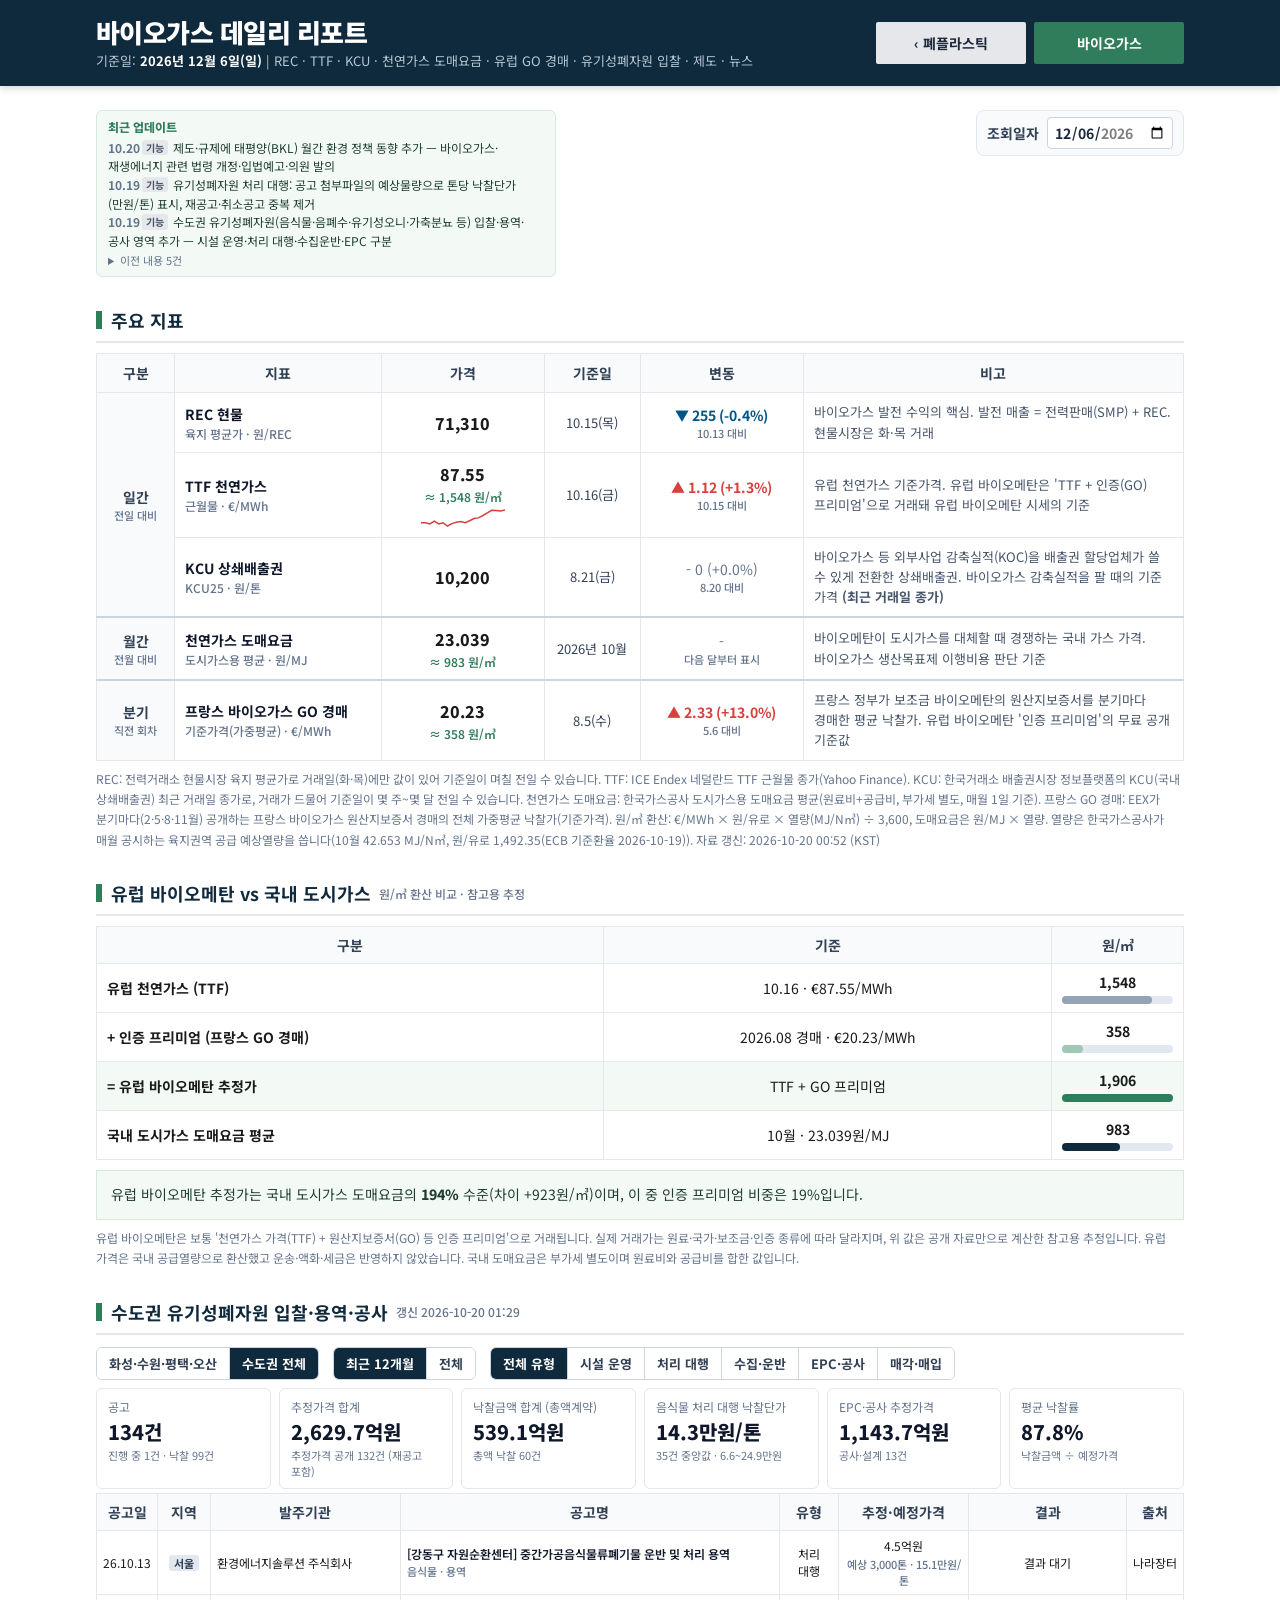
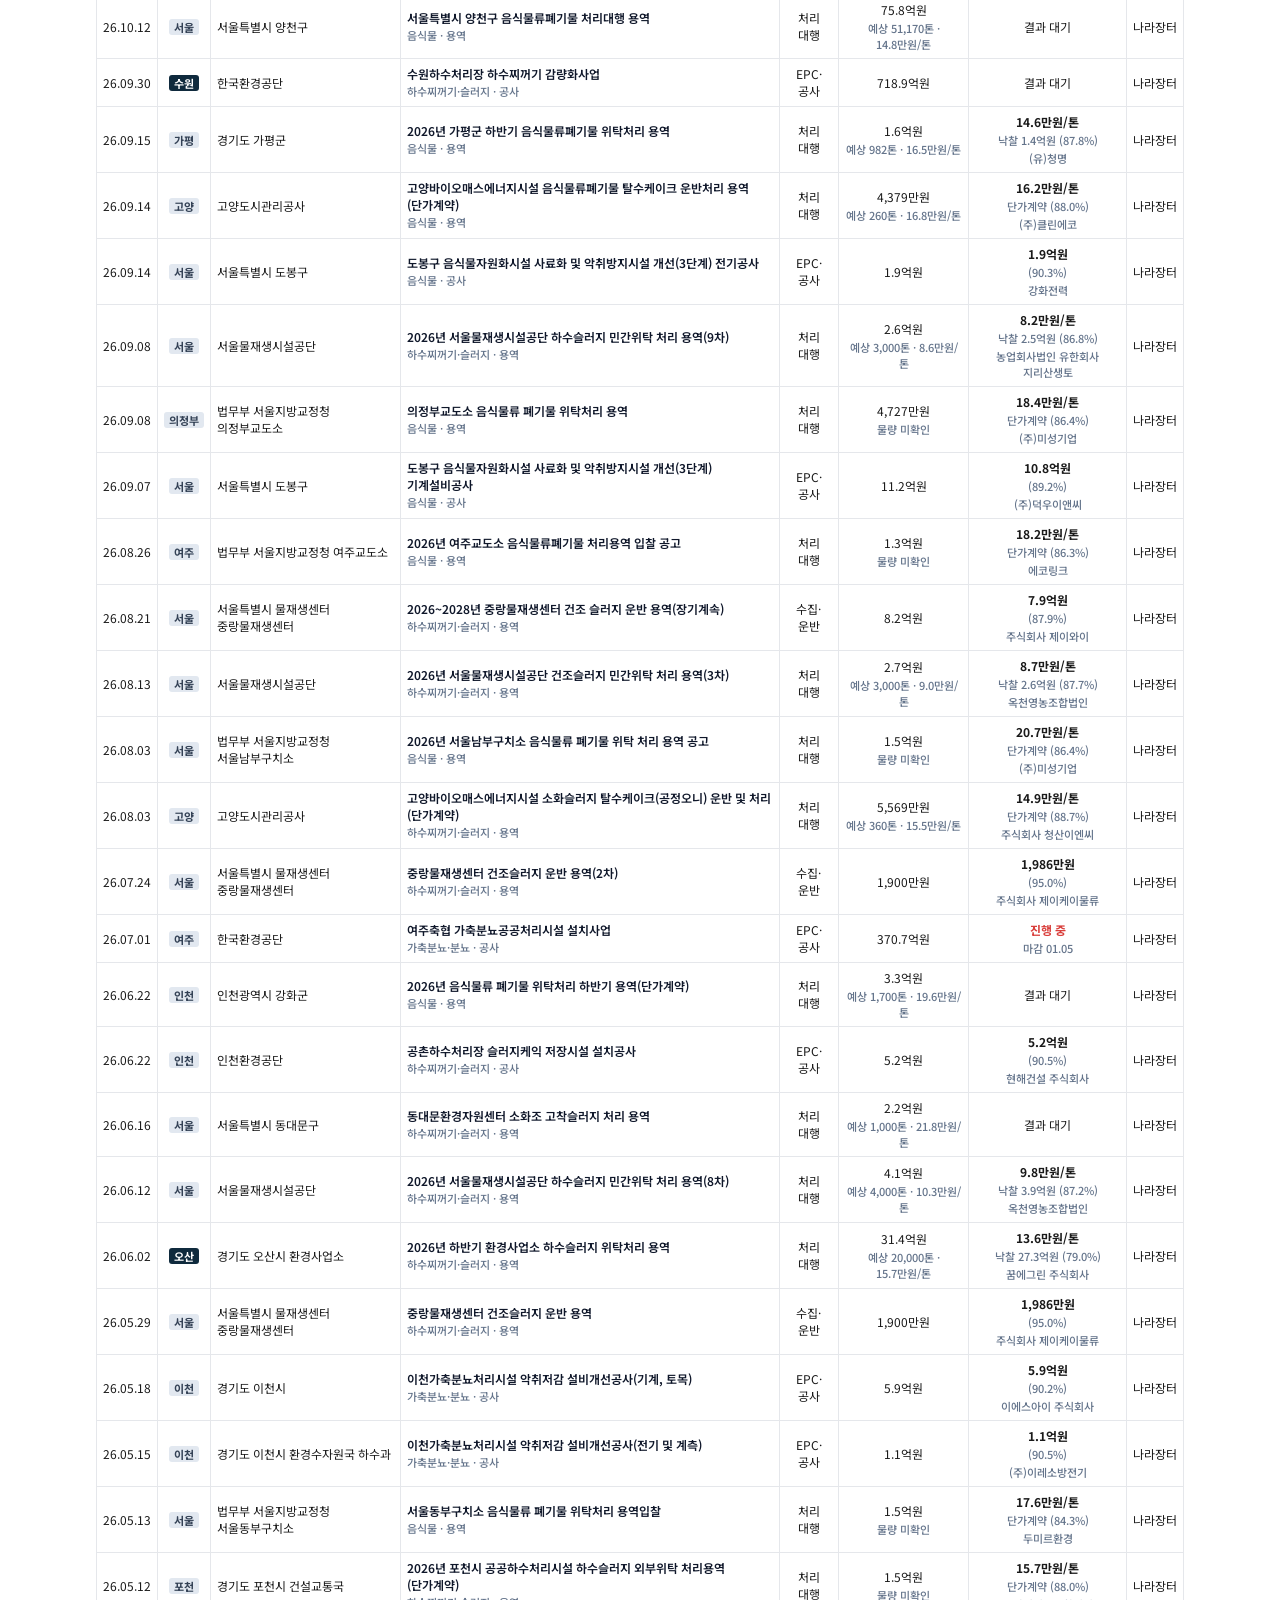
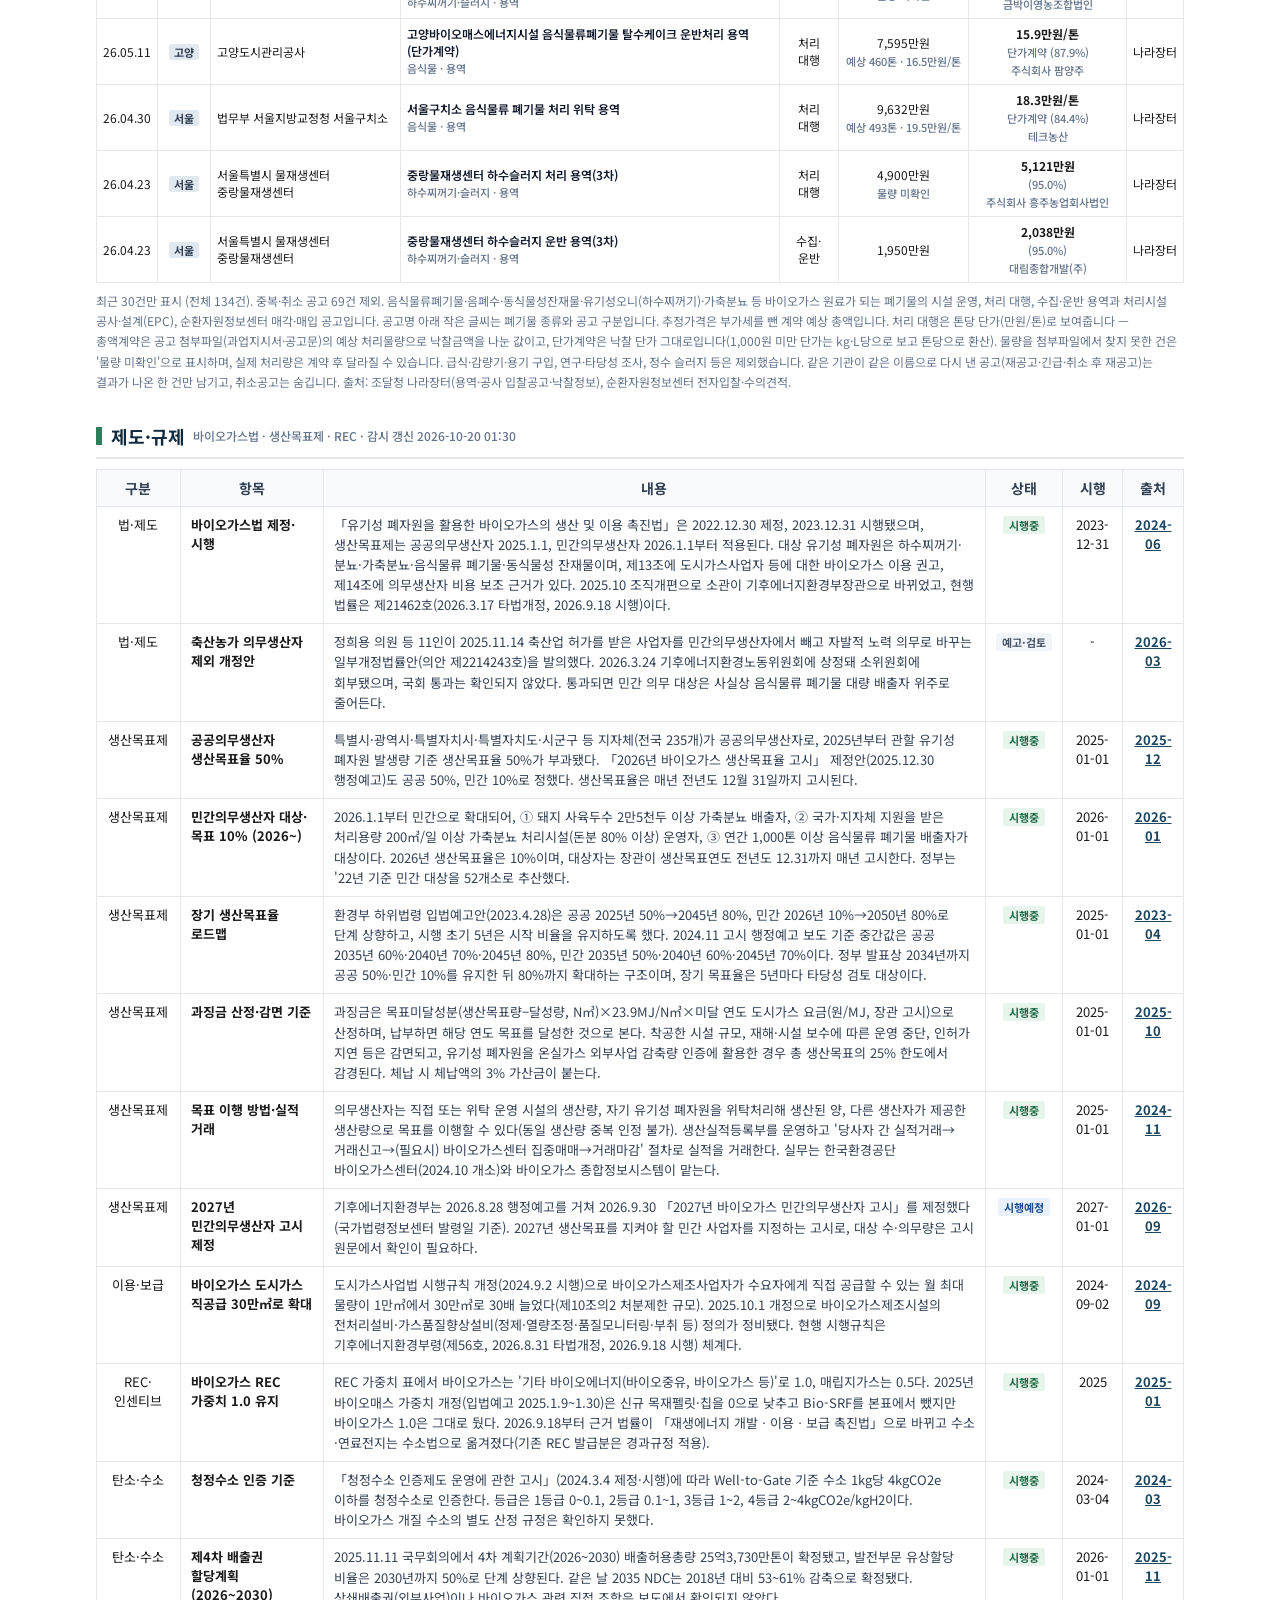
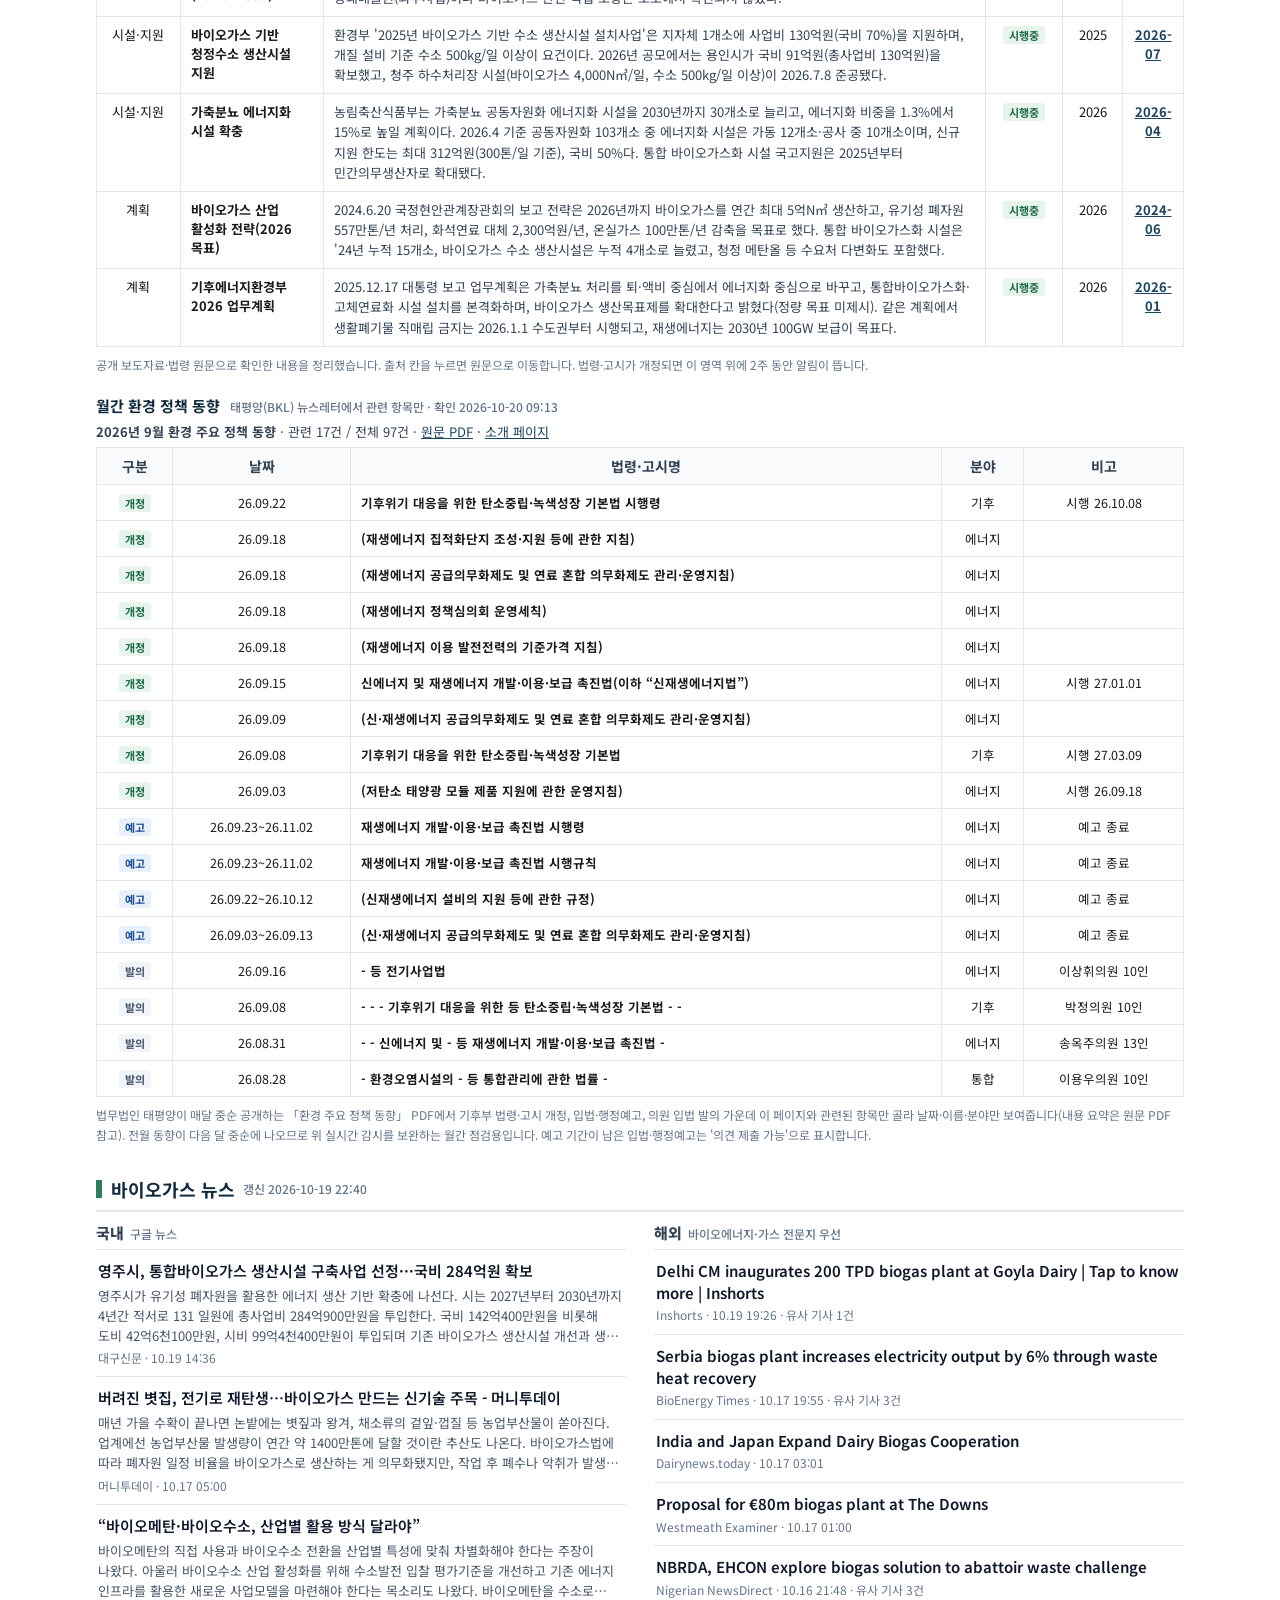
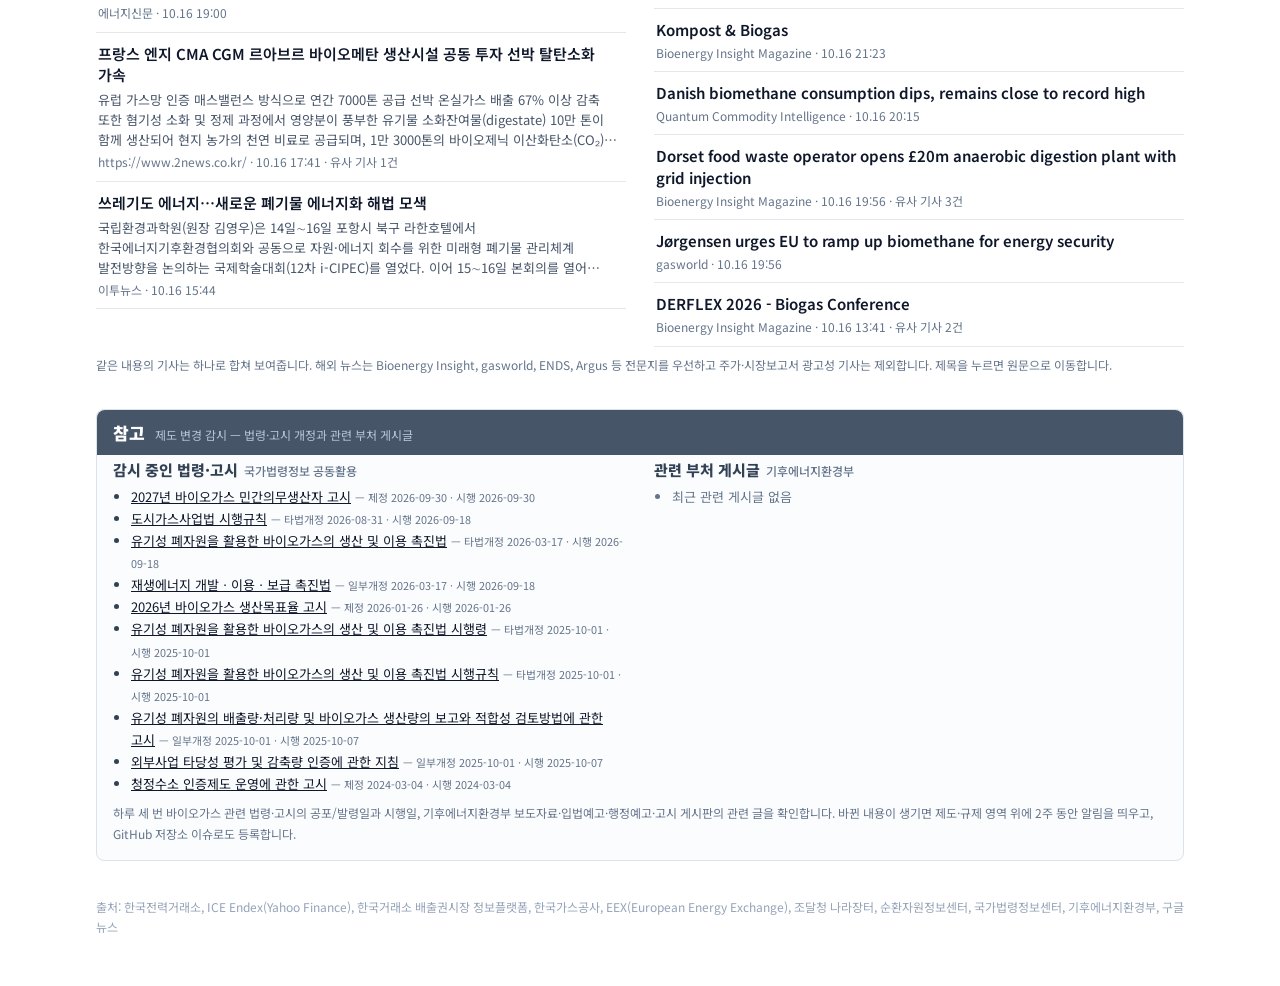
==== biogas.html @ 3246873d "태평양 월간 환경 정책 동향 수집·표시 (제도·규제 영역) Co-Authored-By: Claude Opus 5.5 <noreply@anthropic.com> Claude-Sess" ====
<!DOCTYPE html>
<html lang="ko">
<head>
<meta charset="UTF-8">
<meta name="viewport" content="width=device-width, initial-scale=1.0">
<title>바이오가스 데일리 리포트</title>
<link href="https://fonts.googleapis.com/css2?family=Noto+Sans+KR:wght@400;500;700;900&display=swap" rel="stylesheet">
<link rel="stylesheet" href="assets/board.css?v=20261020a">
</head>
<body>
<header class="site-header">
  <div class="in">
    <div>
      <h1>바이오가스 데일리 리포트</h1>
      <p class="sub">기준일: <b id="baseDate">-</b> | REC · TTF · KCU · 천연가스 도매요금 · 유럽 GO 경매 · 유기성폐자원 입찰 · 제도 · 뉴스</p>
    </div>
    <nav class="menu">
      <a href="plastic.html">‹ 폐플라스틱</a>
      <a href="biogas.html" class="on">바이오가스</a>
    </nav>
  </div>
</header>

<div class="wrap">
  <div class="pick-row">
    <div class="upd" id="updBox"></div>
    <div class="pick">
      <label for="viewDate">조회일자</label>
      <input type="date" id="viewDate">
      <button id="btnToday" type="button">오늘로 →</button>
    </div>
  </div>
  <div id="pastNote" class="pastnote"></div>

  <h2>주요 지표</h2>
  <table class="ind">
    <colgroup><col class="c-cyc"><col class="c-nm"><col class="c-v"><col class="c-d"><col class="c-chg"><col class="c-why"></colgroup>
    <thead><tr><th>구분</th><th>지표</th><th>가격</th><th>기준일</th><th>변동</th><th class="why">비고</th></tr></thead>
    <tbody id="indBody"><tr><td colspan="6" class="fl">불러오는 중...</td></tr></tbody>
  </table>
  <div class="note">
    REC: 전력거래소 현물시장 육지 평균가로 거래일(화·목)에만 값이 있어 기준일이 며칠 전일 수 있습니다.
    TTF: ICE Endex 네덜란드 TTF 근월물 종가(Yahoo Finance).
    KCU: 한국거래소 배출권시장 정보플랫폼의 KCU(국내 상쇄배출권) 최근 거래일 종가로, 거래가 드물어 기준일이 몇 주~몇 달 전일 수 있습니다.
    천연가스 도매요금: 한국가스공사 도시가스용 도매요금 평균(원료비+공급비, 부가세 별도, 매월 1일 기준).
    프랑스 GO 경매: EEX가 분기마다(2·5·8·11월) 공개하는 프랑스 바이오가스 원산지보증서 경매의 전체 가중평균 낙찰가(기준가격).
    원/㎥ 환산: €/MWh × 원/유로 × 열량(MJ/N㎥) ÷ 3,600, 도매요금은 원/MJ × 열량. 열량은 한국가스공사가 매월 공시하는 육지권역 공급 예상열량을 씁니다(<span id="convNote">-</span>).
    자료 갱신: <span id="indUpdated">-</span>
  </div>

  <h2>유럽 바이오메탄 vs 국내 도시가스 <small>원/㎥ 환산 비교 · 참고용 추정</small></h2>
  <div id="extra"></div>

  <h2>수도권 유기성폐자원 입찰·용역·공사 <small id="bioUpd"></small></h2>
  <div class="ctl">
    <div class="rp-seg" id="bioScope"><button type="button" data-v="focus">화성·수원·평택·오산</button><button type="button" data-v="cap" class="on">수도권 전체</button></div>
    <div class="rp-seg" id="bioPeriod"><button type="button" data-v="365" class="on">최근 12개월</button><button type="button" data-v="1100">전체</button></div>
    <div class="rp-seg" id="bioType"><button type="button" data-v="" class="on">전체 유형</button><button type="button" data-v="시설 운영">시설 운영</button><button type="button" data-v="처리 대행">처리 대행</button><button type="button" data-v="수집·운반">수집·운반</button><button type="button" data-v="EPC·공사">EPC·공사</button><button type="button" data-v="매각·매입">매각·매입</button></div>
  </div>
  <div class="kpis" id="bioKpi"></div>
  <table class="cmp bids">
    <thead><tr><th>공고일</th><th>지역</th><th class="h-m">발주기관</th><th>공고명</th><th class="h-m">유형</th><th>추정·예정가격</th><th>결과</th><th class="h-m">출처</th></tr></thead>
    <tbody id="bioBody"><tr><td colspan="8" class="fl">불러오는 중...</td></tr></tbody>
  </table>
  <div class="note"><span id="bioMore"></span>
    음식물류폐기물·음폐수·동식물성잔재물·유기성오니(하수찌꺼기)·가축분뇨 등 바이오가스 원료가 되는 폐기물의 시설 운영, 처리 대행, 수집·운반 용역과 처리시설 공사·설계(EPC), 순환자원정보센터 매각·매입 공고입니다.
    공고명 아래 작은 글씨는 폐기물 종류와 공고 구분입니다. 추정가격은 부가세를 뺀 계약 예상 총액입니다. 처리 대행은 톤당 단가(만원/톤)로 보여줍니다 — 총액계약은 공고 첨부파일(과업지시서·공고문)의 예상 처리물량으로 낙찰금액을 나눈 값이고, 단가계약은 낙찰 단가 그대로입니다(1,000원 미만 단가는 kg·L당으로 보고 톤당으로 환산). 물량을 첨부파일에서 찾지 못한 건은 '물량 미확인'으로 표시하며, 실제 처리량은 계약 후 달라질 수 있습니다.
    급식·감량기·용기 구입, 연구·타당성 조사, 정수 슬러지 등은 제외했습니다. 같은 기관이 같은 이름으로 다시 낸 공고(재공고·긴급·취소 후 재공고)는 결과가 나온 한 건만 남기고, 취소공고는 숨깁니다. 출처: 조달청 나라장터(용역·공사 입찰공고·낙찰정보), 순환자원정보센터 전자입찰·수의견적.</div>

  <h2>제도·규제 <small>바이오가스법 · 생산목표제 · REC · <span id="polUpd"></span></small></h2>
  <div id="polAlert"></div>
  <table class="cmp pol">
    <thead><tr><th class="h-m">구분</th><th>항목</th><th>내용</th><th>상태</th><th>시행</th><th class="h-m">출처</th></tr></thead>
    <tbody id="polBody"><tr><td colspan="6" class="fl">불러오는 중...</td></tr></tbody>
  </table>
  <div class="note">공개 보도자료·법령 원문으로 확인한 내용을 정리했습니다. 출처 칸을 누르면 원문으로 이동합니다. 법령·고시가 개정되면 이 영역 위에 2주 동안 알림이 뜹니다.</div>
  <h3 class="bkl-h">월간 환경 정책 동향 <span>태평양(BKL) 뉴스레터에서 관련 항목만 · <span id="bklUpd"></span></span></h3>
  <div id="polBkl"><p class="fl">불러오는 중...</p></div>
  <div class="note">법무법인 태평양이 매달 중순 공개하는 「환경 주요 정책 동향」 PDF에서 기후부 법령·고시 개정, 입법·행정예고, 의원 입법 발의 가운데 이 페이지와 관련된 항목만 골라 날짜·이름·분야만 보여줍니다(내용 요약은 원문 PDF 참고). 전월 동향이 다음 달 중순에 나오므로 위 실시간 감시를 보완하는 월간 점검용입니다. 예고 기간이 남은 입법·행정예고는 '의견 제출 가능'으로 표시합니다.</div>

  <h2>바이오가스 뉴스<small id="newsUpd"></small></h2>
  <div class="news2">
    <div><h3>국내<span>구글 뉴스</span></h3><ol class="news" id="newsKo"><li class="fl">불러오는 중...</li></ol></div>
    <div><h3>해외<span>바이오에너지·가스 전문지 우선</span></h3><ol class="news" id="newsEn"><li class="fl">불러오는 중...</li></ol></div>
  </div>
  <div class="note">같은 내용의 기사는 하나로 합쳐 보여줍니다. 해외 뉴스는 Bioenergy Insight, gasworld, ENDS, Argus 등 전문지를 우선하고 주가·시장보고서 광고성 기사는 제외합니다. 제목을 누르면 원문으로 이동합니다.</div>

  <section class="cat ref-cat">
    <div class="cat-head"><b>참고</b><span>제도 변경 감시 — 법령·고시 개정과 관련 부처 게시글</span></div>
  <div class="news2">
    <div><h3>감시 중인 법령·고시<span>국가법령정보 공동활용</span></h3><ul class="plain" id="polLaws"></ul></div>
    <div><h3>관련 부처 게시글<span>기후에너지환경부</span></h3><ul class="plain" id="polPosts"></ul></div>
  </div>
  <div class="note">하루 세 번 바이오가스 관련 법령·고시의 공포/발령일과 시행일, 기후에너지환경부 보도자료·입법예고·행정예고·고시 게시판의 관련 글을 확인합니다. 바뀐 내용이 생기면 제도·규제 영역 위에 2주 동안 알림을 띄우고, GitHub 저장소 이슈로도 등록합니다.</div>
  </section>

  <div class="foot">출처: 한국전력거래소, ICE Endex(Yahoo Finance), 한국거래소 배출권시장 정보플랫폼, 한국가스공사, EEX(European Energy Exchange), 조달청 나라장터, 순환자원정보센터, 국가법령정보센터, 기후에너지환경부, 구글 뉴스</div>
</div>

<script>
window.BOARD = {
  name: 'biogas',
  minKey: '20261007',
  cycNote: { '월간': '전월 대비', '일간': '전일 대비', '분기': '직전 회차' },
  rows: [
    { cyc: '일간', key: 'rec', label: 'REC 현물', dec: 0, why: '바이오가스 발전 수익의 핵심. 발전 매출 = 전력판매(SMP) + REC. 현물시장은 화·목 거래' },
    { cyc: '일간', key: 'ttf', label: 'TTF 천연가스', dec: 2, why: "유럽 천연가스 기준가격. 유럽 바이오메탄은 'TTF + 인증(GO) 프리미엄'으로 거래돼 유럽 바이오메탄 시세의 기준" },
    { cyc: '일간', key: 'kcu', label: 'KCU 상쇄배출권', dec: 0, why: '바이오가스 등 외부사업 감축실적(KOC)을 배출권 할당업체가 쓸 수 있게 전환한 상쇄배출권. 바이오가스 감축실적을 팔 때의 기준 가격' },
    { cyc: '월간', key: 'gas_whole', label: '천연가스 도매요금', dec: 3, why: '바이오메탄이 도시가스를 대체할 때 경쟁하는 국내 가스 가격. 바이오가스 생산목표제 이행비용 판단 기준' },
    { cyc: '분기', key: 'go_fr', label: '프랑스 바이오가스 GO 경매', dec: 2, why: "프랑스 정부가 보조금 바이오메탄의 원산지보증서를 분기마다 경매한 평균 낙찰가. 유럽 바이오메탄 '인증 프리미엄'의 무료 공개 기준값" }
  ],
  extra(items, fmt) {
    const t = items.ttf, g = items.go_fr, w = items.gas_whole, e = items.fx_eur;
    const cn = document.getElementById('convNote');
    if (cn) cn.textContent = [w && w.heat_mj ? `${w.date ? +w.date.slice(5, 7) + '월 ' : ''}${fmt(w.heat_mj, 3)} MJ/N㎥` : '', e ? `원/유로 ${fmt(e.value, 2)}(${e.src || ''} ${e.date || ''})` : ''].filter(Boolean).join(', ') || '-';
    if (!t || !g || t.krw_m3 == null || g.krw_m3 == null) return '<div class="note">TTF·GO 경매 가격 또는 환산 기준(원/유로, 열량)이 없어 비교하지 않았습니다.</div>';
    const bio = t.krw_m3 + g.krw_m3, dom = w && w.krw_m3;
    const mx = Math.max(bio, dom || 0);
    const bar = (v, c) => `<div class="bar"><i style="width:${(v / mx * 100).toFixed(0)}%;background:${c}"></i></div>`;
    const md = d => d ? `${+d.slice(5, 7)}.${+d.slice(8, 10)}` : '-';
    const rows = [
      ['유럽 천연가스 (TTF)', `${md(t.date)} · €${fmt(t.value, 2)}/MWh`, t.krw_m3, '#94a3b8'],
      ['+ 인증 프리미엄 (프랑스 GO 경매)', `${g.date ? g.date.slice(0, 7).replace('-', '.') : '-'} 경매 · €${fmt(g.value, 2)}/MWh`, g.krw_m3, '#9fc9b4'],
      ['= 유럽 바이오메탄 추정가', 'TTF + GO 프리미엄', bio, '#2f7d5b'],
      ['국내 도시가스 도매요금 평균', w ? `${w.date ? +w.date.slice(5, 7) + '월' : ''} · ${fmt(w.value, 3)}원/MJ` : '-', dom, '#0f2a3d']
    ];
    const body = rows.map(([a, b, v, c], i) => `<tr${i === 2 ? ' style="background:#f3faf6"' : ''}><td class="l">${a}</td><td>${b}</td>
      <td><b>${v == null ? '-' : fmt(v, 0)}</b>${v == null ? '' : bar(v, c)}</td></tr>`).join('');
    const cmp = dom ? `유럽 바이오메탄 추정가는 국내 도시가스 도매요금의 <b>${(bio / dom * 100).toFixed(0)}%</b> 수준(차이 ${bio >= dom ? '+' : '−'}${fmt(Math.abs(bio - dom), 0)}원/㎥)이며, 이 중 인증 프리미엄 비중은 ${(g.krw_m3 / bio * 100).toFixed(0)}%입니다.` : '';
    return `<table class="cmp"><thead><tr><th>구분</th><th>기준</th><th>원/㎥</th></tr></thead><tbody>${body}</tbody></table>
      <div class="calc">${cmp}</div>
      <div class="note">유럽 바이오메탄은 보통 '천연가스 가격(TTF) + 원산지보증서(GO) 등 인증 프리미엄'으로 거래됩니다. 실제 거래가는 원료·국가·보조금·인증 종류에 따라 달라지며, 위 값은 공개 자료만으로 계산한 참고용 추정입니다. 유럽 가격은 국내 공급열량으로 환산했고 운송·액화·세금은 반영하지 않았습니다. 국내 도매요금은 부가세 별도이며 원료비와 공급비를 합한 값입니다.</div>`;
  }
};
</script>
<script src="assets/board.js?v=20261019a"></script>
<script src="assets/biogas_extra.js?v=20261019b"></script>
<script src="assets/policy.js?v=20261020a" data-page="biogas" data-bkl="data/bkl_policy.json" data-facts="data/policy_facts_biogas.json" data-state="data/policy_biogas.json" data-order="법·제도,생산목표제,이용·보급,REC·인센티브,탄소·수소,시설·지원,계획"></script>
</body>
</html>
---- assets/board.css ----
:root { --navy:#0f2a3d; --navy2:#1c4560; --accent:#2f7d5b; --line:#e5e7eb; --mute:#64748b; --gray:#94a3b8; --bg2:#f8fafc; }
* { box-sizing:border-box; }
html, body { background:#fff; }
body { margin:0; font-family:'Noto Sans KR','Malgun Gothic','Apple SD Gothic Neo',sans-serif; color:#1a1a1a; word-break:keep-all; }
.wrap { max-width:1120px; margin:0 auto; padding:24px 16px 48px; }

.site-header { position:sticky; top:0; z-index:100; background:var(--navy); color:#fff; box-shadow:0 2px 8px rgba(0,0,0,.18); }
.site-header .in { max-width:1120px; margin:0 auto; padding:16px; display:flex; align-items:center; justify-content:space-between; gap:16px; flex-wrap:wrap; }
.site-header h1 { margin:0; font-size:26px; font-weight:900; letter-spacing:-.02em; line-height:1.2; }
.site-header .sub { margin:4px 0 0; font-size:13px; color:#b6c7d4; }
.site-header .sub b { color:#fff; }
.menu { display:flex; gap:8px; flex-wrap:wrap; }
.menu a { display:inline-flex; align-items:center; justify-content:center; gap:6px; min-width:150px; height:42px; padding:0 16px; border-radius:2px;
  background:#e5e7eb; color:#1e293b; font-size:14px; font-weight:700; text-decoration:none; }
.menu a:hover { background:#f1f5f9; }
.menu a.on { background:var(--accent); color:#fff; pointer-events:none; }

.pick-row { display:flex; justify-content:space-between; align-items:flex-start; gap:12px; flex-wrap:wrap; }
.upd { flex:0 1 460px; border:1px solid #d6e9df; background:#f3faf6; border-radius:6px; padding:7px 11px; font-size:12px; color:#1f3d30; line-height:1.55; }
.upd b { display:block; font-size:12px; font-weight:800; color:var(--accent); margin-bottom:2px; }
.upd ul { margin:0; padding:0; list-style:none; }
.upd li span { display:inline-block; min-width:34px; color:var(--mute); font-weight:700; }
.upd li i { display:inline-block; font-style:normal; font-size:10px; font-weight:700; padding:0 4px; margin-right:5px; border-radius:3px; vertical-align:1px; }
.upd li i.k-d { background:#dbeafe; color:#1e40af; }
.upd li i.k-f { background:#e5e7eb; color:#475569; }
.upd details summary { cursor:pointer; color:var(--mute); font-size:11px; margin-top:2px; }
.pick { margin-left:auto; }
.pick { display:flex; align-items:center; gap:8px; background:var(--bg2); border:1px solid #e2e8f0; border-radius:8px; padding:6px 10px; }
.pick label { font-size:14px; font-weight:700; color:#334155; }
.pick input { font:inherit; font-size:14px; font-weight:700; color:#1e293b; border:1px solid #cbd5e1; border-radius:4px; padding:4px 6px; background:#fff; }
.pick button { background:var(--navy); color:#fff; border:0; border-radius:4px; padding:7px 12px; font:inherit; font-size:12px; font-weight:700; cursor:pointer; }
.pick button:hover { background:var(--navy2); }
.pastnote { margin-top:10px; padding:8px 12px; background:#fffbeb; border:1px solid #fde68a; color:#92400e; font-size:13px; font-weight:700; display:none; }

h2 { display:flex; align-items:center; font-size:18px; font-weight:700; color:var(--navy); margin:30px 0 10px; padding-bottom:8px; border-bottom:2px solid var(--line); }
h2::before { content:''; flex:none; width:6px; height:18px; margin-right:9px; background:var(--accent); }
h2 small { font-size:12px; font-weight:500; color:var(--mute); margin-left:8px; }

table.ind { width:100%; border-collapse:collapse; table-layout:fixed; }
table.ind th, table.ind td { border:1px solid var(--line); padding:9px 10px; font-size:14px; text-align:center; vertical-align:middle; }
table.ind th { background:var(--bg2); color:#334155; font-weight:700; }
table.ind col.c-cyc { width:78px; } table.ind col.c-nm { width:19%; } table.ind col.c-v { width:15%; }
table.ind col.c-d { width:96px; } table.ind col.c-chg { width:15%; }
table.ind td.cyc { background:var(--bg2); font-weight:700; color:#334155; }
table.ind td.cyc span { display:block; font-size:11px; font-weight:500; color:var(--mute); }
table.ind td.nm { text-align:left; font-weight:700; color:#0f172a; }
table.ind td.nm small { display:block; font-weight:500; color:var(--mute); font-size:12px; margin-top:1px; }
table.ind td.nm small a { color:inherit; text-decoration:underline; text-decoration-color:#cbd5e1; }
table.ind td.v { font-weight:800; font-size:16px; white-space:nowrap; }
table.ind td.v .krw { display:block; font-size:12px; font-weight:600; color:var(--accent); margin-top:2px; }
table.ind td.v svg { display:block; margin:3px auto 0; }
table.ind td.d { font-size:13px; color:#334155; }
table.ind td.d small { display:block; font-size:11px; color:var(--mute); }
table.ind td.why { text-align:left; font-size:13px; color:#475569; line-height:1.55; }
table.ind tr.sep td { border-top:2px solid #cbd5e1; }
.note-m { display:none; }
.up { color:#d93f3c; font-weight:700; } .dn { color:#005587; font-weight:700; } .fl { color:var(--mute); }
table.ind td.chg small { display:block; font-size:11px; color:var(--mute); font-weight:500; }

.calc { margin-top:10px; padding:12px 14px; border:1px solid #d6e9df; background:#f3faf6; font-size:14px; line-height:1.7; color:#1f3d30; }
.calc b { font-weight:800; }
table.cmp { width:100%; border-collapse:collapse; margin-top:4px; }
table.cmp th, table.cmp td { border:1px solid var(--line); padding:8px 10px; font-size:14px; text-align:center; }
table.cmp th { background:var(--bg2); color:#334155; }
table.cmp td.l { text-align:left; font-weight:700; }
table.cmp small { display:block; font-size:11px; font-weight:500; color:var(--mute); margin-top:2px; }
table.cmp td.l2 { text-align:left; font-size:13px; color:#475569; line-height:1.55; }
table.cmp a { color:var(--navy2); font-weight:700; }
table.cmp.ref { table-layout:fixed; }
.bar { position:relative; height:8px; background:#e2e8f0; border-radius:4px; margin-top:4px; }
.bar i { position:absolute; left:0; top:0; bottom:0; background:var(--accent); border-radius:4px; }

.news2 { display:grid; grid-template-columns:1fr 1fr; gap:28px; }
.news2 h3 { margin:0 0 6px; font-size:15px; font-weight:800; color:#334155; }
.news2 h3 span { font-size:12px; font-weight:500; color:var(--mute); margin-left:6px; }
ol.news { list-style:none; margin:0; padding:0; border-top:1px solid var(--line); }
ol.news li { padding:10px 2px; border-bottom:1px solid var(--line); font-size:15px; line-height:1.45; }
ol.news a { color:#0f172a; font-weight:600; text-decoration:none; }
ol.news a:hover { text-decoration:underline; color:var(--navy2); }
ol.news .meta { display:block; margin-top:3px; font-size:12px; color:var(--mute); }
ol.news .sum { display:block; margin-top:4px; font-size:13px; font-weight:400; color:#475569; line-height:1.55;
  display:-webkit-box; -webkit-line-clamp:3; -webkit-box-orient:vertical; overflow:hidden; }
table.ind td.chg small.yoy { margin-top:2px; }

/* rPET 기사 가격 차트 */
.rp-bar { display:flex; flex-wrap:wrap; align-items:center; gap:6px 14px; margin:2px 0 8px; }
.rp-seg { display:inline-flex; border:1px solid #cbd5e1; border-radius:6px; overflow:hidden; }
.rp-seg button { border:0; background:#fff; color:#334155; font:inherit; font-size:13px; font-weight:700; padding:6px 12px; cursor:pointer; }
.rp-seg button + button { border-left:1px solid #cbd5e1; }
.rp-seg button.on { background:var(--navy); color:#fff; }
.rp-legend { display:flex; flex-wrap:wrap; gap:4px 14px; font-size:12px; color:#334155; }
.rp-legend span { display:inline-flex; align-items:center; gap:5px; }
.rp-legend i { display:inline-block; width:14px; height:2px; border-radius:1px; }
.rp-legend b { display:inline-block; width:8px; height:8px; border-radius:50%; box-sizing:border-box; }
.rp-chart { position:relative; }
.rp-chart svg { display:block; width:100%; height:auto; overflow:visible; }
.rp-chart text { font-family:inherit; }
.rp-tip { position:absolute; pointer-events:none; z-index:5; background:#fff; border:1px solid #cbd5e1; border-radius:6px; box-shadow:0 4px 14px rgba(15,42,61,.14);
  padding:8px 10px; font-size:12px; color:#475569; line-height:1.5; max-width:290px; display:none; }
.rp-tip strong { display:block; font-size:15px; color:#0f172a; }
.rp-tip .k { display:inline-block; width:12px; height:2px; vertical-align:middle; margin-right:5px; }
.rp-tip q { display:block; margin-top:4px; color:#64748b; font-style:italic; quotes:none; }
.rp-sub { font-size:14px; font-weight:800; color:#334155; margin:18px 0 4px; }
table.rp { table-layout:fixed; margin-top:10px; }
table.rp td { font-size:13px; }
table.rp td.q { text-align:left; color:#475569; font-size:12px; line-height:1.5; }
table.rp td.q a { color:var(--navy2); font-weight:700; }
.tag-auto { display:inline-block; margin-left:4px; padding:0 5px; border:1px solid #cbd5e1; border-radius:3px; font-size:10px; color:#64748b; font-weight:600; }
/* 분석·입찰·제도 */
table.ana th, table.ana td { font-size:13px; }
table.ana td.nm { text-align:left; font-weight:700; }
.rng { position:relative; height:6px; background:#e2e8f0; border-radius:3px; margin:4px 2px 2px; }
.rng i { position:absolute; top:-3px; width:4px; height:12px; margin-left:-2px; border-radius:2px; background:var(--navy); }
.rng-l { display:flex; justify-content:space-between; font-size:11px; color:var(--mute); }
.ctl { display:flex; flex-wrap:wrap; align-items:center; gap:8px 14px; margin:12px 0 6px; font-size:13px; color:#334155; }
.ctl select { font:inherit; font-size:13px; padding:4px 6px; border:1px solid #cbd5e1; border-radius:4px; }
.kpis { display:grid; grid-template-columns:repeat(auto-fit, minmax(150px, 1fr)); gap:8px; margin:8px 0 4px; }
.kpi { border:1px solid var(--line); border-radius:6px; padding:9px 11px; background:#fff; }
.kpi span { display:block; font-size:12px; color:var(--mute); }
.kpi b { display:block; font-size:20px; font-weight:800; color:#0f172a; margin-top:2px; }
.kpi small { display:block; font-size:11px; color:var(--mute); margin-top:1px; }
table.bids td { font-size:12px; padding:6px 6px; }
table.bids td.t { text-align:left; }
table.bids td.t a { color:#0f172a; font-weight:600; text-decoration:none; }
table.bids td.t a:hover { text-decoration:underline; }
.reg { display:inline-block; padding:0 5px; border-radius:3px; font-size:11px; font-weight:700; background:#e2e8f0; color:#334155; }
.reg.f { background:var(--navy); color:#fff; }
.badge { display:inline-block; padding:1px 6px; border-radius:3px; font-size:11px; font-weight:700; white-space:nowrap; }
.badge.on { background:#e6f4ec; color:#1f6b47; } .badge.soon { background:#e7f0fb; color:#1d4f91; } .badge.plan { background:#f1f5f9; color:#475569; }
.alert { border:1px solid #f5c2c0; background:#fdf2f2; color:#8a1f1d; border-radius:6px; padding:9px 12px; font-size:13px; margin:6px 0 10px; }
.alert b { display:block; margin-bottom:3px; }
.alert a { color:#8a1f1d; }
table.pol td { font-size:13px; vertical-align:top; }
table.pol td.l { text-align:left; } table.pol td.d { text-align:left; color:#334155; line-height:1.55; }
table.pol td a { color:var(--navy2); }
.bkl-h { font-size:15px; margin:20px 0 4px; color:var(--navy, #0f2a44); } .bkl-h > span { font-size:12px; font-weight:500; color:var(--mute); margin-left:6px; }
.bkl-iss { font-size:13px; margin:6px 0; color:#334155; } .bkl-iss a { color:var(--navy2); }
table.pol.bkl td { font-size:12.5px; } table.pol.bkl td:nth-child(2) { white-space:nowrap; }
.bkl-old { margin:8px 0; font-size:13px; } .bkl-old summary { cursor:pointer; color:var(--navy2); }
ul.plain { margin:4px 0 0; padding-left:18px; font-size:13px; line-height:1.7; color:#334155; }
ul.plain a { color:#0f172a; } ul.plain small { color:var(--mute); }
/* 카테고리 묶음 (해외·참고) */
.cat { margin-top:34px; border:1px solid #dbe3ea; border-radius:8px; padding:4px 16px 16px; background:#fbfcfd; }
.cat-head { display:flex; align-items:baseline; flex-wrap:wrap; gap:4px 10px; margin:-4px -16px 4px; padding:10px 16px; background:var(--navy); border-radius:8px 8px 0 0; color:#fff; }
.cat-head b { font-size:17px; font-weight:900; letter-spacing:-.01em; }
.cat-head span { font-size:12px; color:#b6c7d4; }
.cat.ref-cat .cat-head { background:#475569; }
h2.sub { font-size:16px; margin-top:22px; }
h2.sub::before { background:var(--navy2); }
td.nm small.why-s, .ana svg.spk { display:block; margin:3px auto 0; }
.why-s { display:block; font-size:11px; font-weight:500; color:var(--mute); line-height:1.45; margin-top:2px; max-width:300px; }
.note { margin-top:8px; font-size:12px; color:#64748b; line-height:1.7; }
.foot { margin-top:36px; font-size:12px; color:var(--gray); line-height:1.7; }

@media (max-width:760px) {
  .site-header { position:static; }
  .site-header .in { padding:12px 14px; gap:10px; }
  .site-header h1 { font-size:21px; }
  .menu { width:100%; } .menu a { flex:1; min-width:0; height:38px; font-size:13px; }
  table.ind col.c-why, table.ind th.why, table.ind td.why { display:none; }
  table.ind col.c-cyc { width:48px; } table.ind col.c-d { width:58px; } table.ind col.c-nm { width:38%; } table.ind col.c-v, table.ind col.c-chg { width:auto; }
  table.ind td.cyc span { font-size:9px; line-height:1.3; }
  table.ind td.d { font-size:11px; }
  table.ind td.v svg { width:64px; }
  table.ind th, table.ind td { padding:7px 5px; font-size:12px; }
  table.ind td.v { font-size:14px; white-space:normal; }
  .note-m { display:block; font-size:11px; font-weight:500; color:#64748b; margin-top:4px; line-height:1.45; }
  .news2 { grid-template-columns:1fr; gap:18px; }
  .cat { padding:2px 10px 12px; } .cat-head { margin:-2px -10px 4px; padding:9px 10px; }
  .why-s { max-width:none; }
  .upd { flex-basis:100%; } .pick { margin-left:0; }
  table.ana col.c-s3, table.ana th.s3, table.ana td.s3 { display:none; }
  table.bids th.h-m, table.bids td.h-m { display:none; }
  table.bids th, table.bids td { padding:6px 3px; font-size:11px; }
  table.bids td b { font-size:12px; } table.bids td.t, table.bids td small { overflow-wrap:anywhere; } table.bids td:first-child { white-space:nowrap; }
  table.pol th, table.pol td { padding:6px 4px; font-size:11.5px; } table.pol td { overflow-wrap:anywhere; }
  table.ana th, table.ana td { padding:6px 3px; font-size:11px; }
  table.pol th.h-m, table.pol td.h-m { display:none; }
  table.rp col.c-q, table.rp th.q, table.rp td.q { display:none; }
  table.rp { table-layout:auto; } table.rp col { width:auto !important; }
  table.rp th, table.rp td { padding:6px 4px; font-size:11px; }
  table.cmp.ref, table.cmp.ref tbody, table.cmp.ref tr, table.cmp.ref td { display:block; width:auto; }
  table.cmp.ref thead, table.cmp.ref colgroup { display:none; }
  table.cmp.ref tr { border:1px solid var(--line); margin-bottom:8px; }
  table.cmp.ref td { border:0; text-align:left; padding:5px 10px; font-size:13px; }
  ol.news li { font-size:14px; }
}
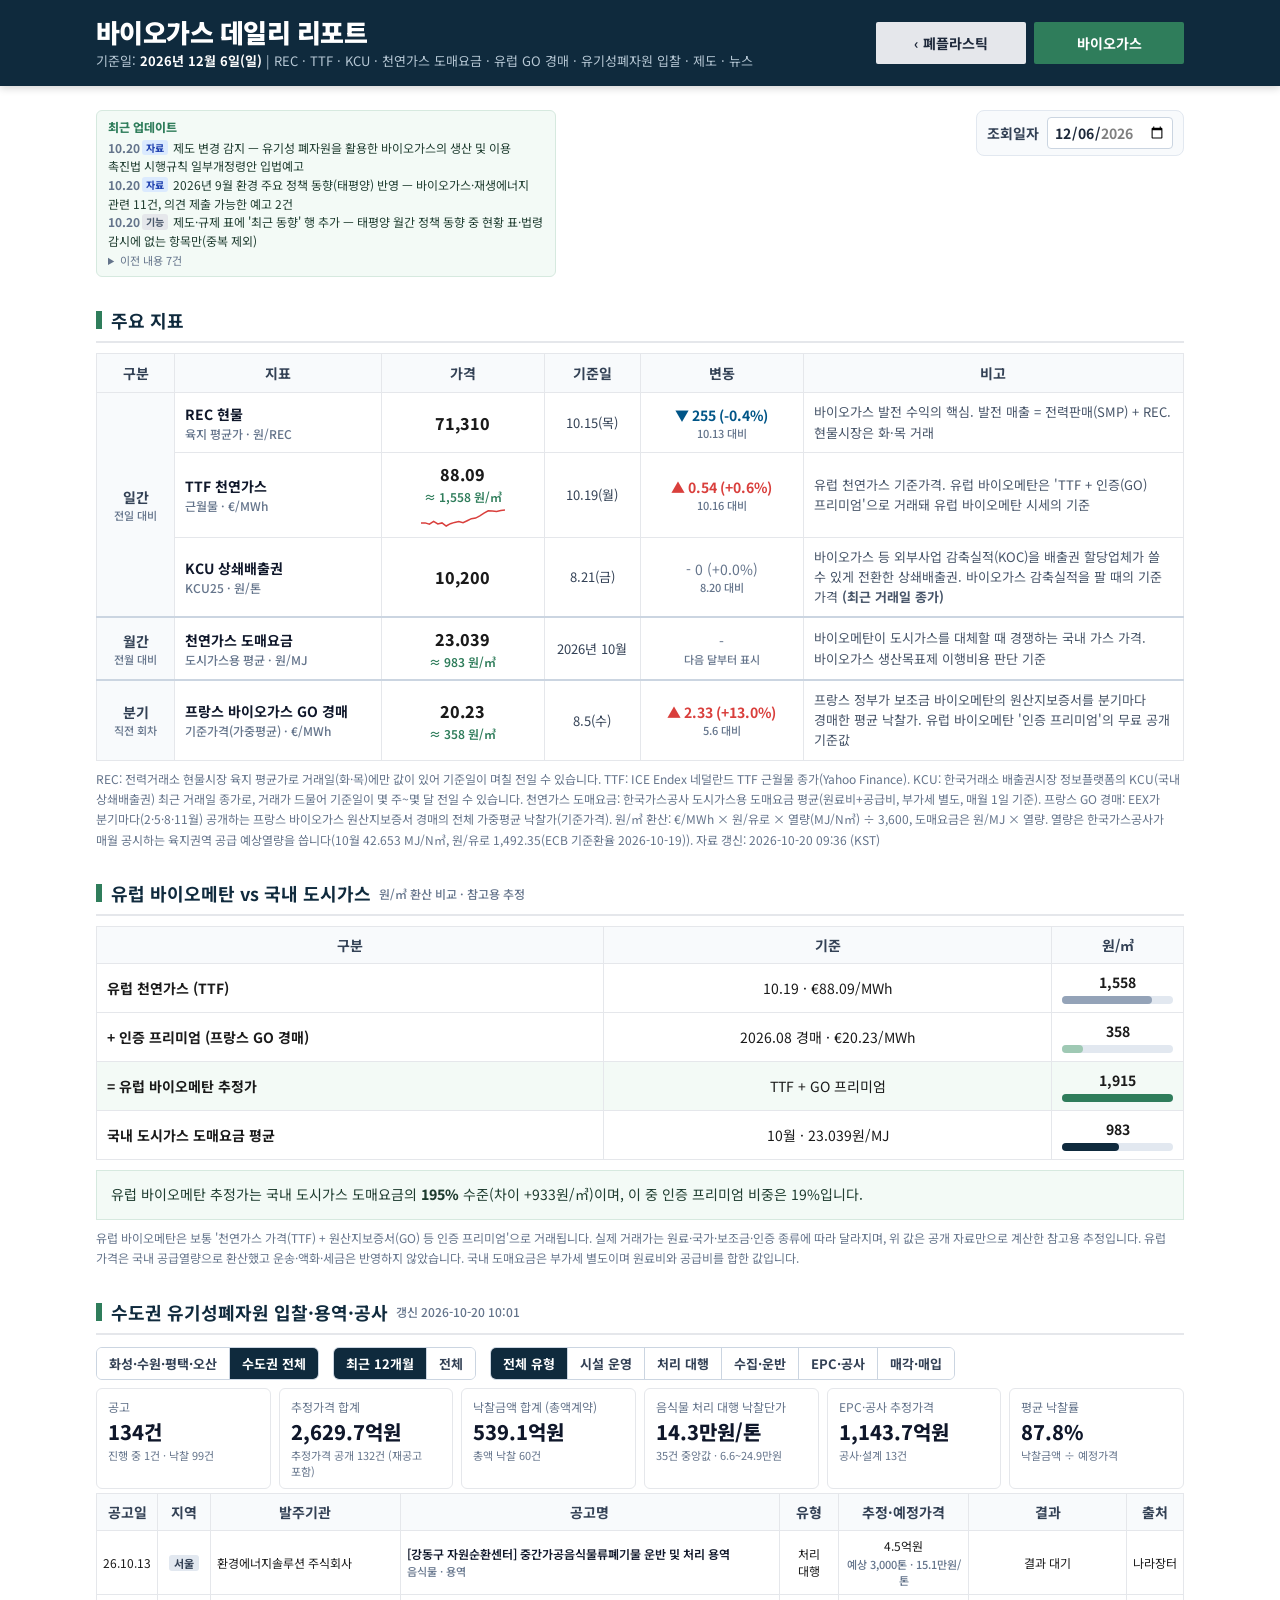
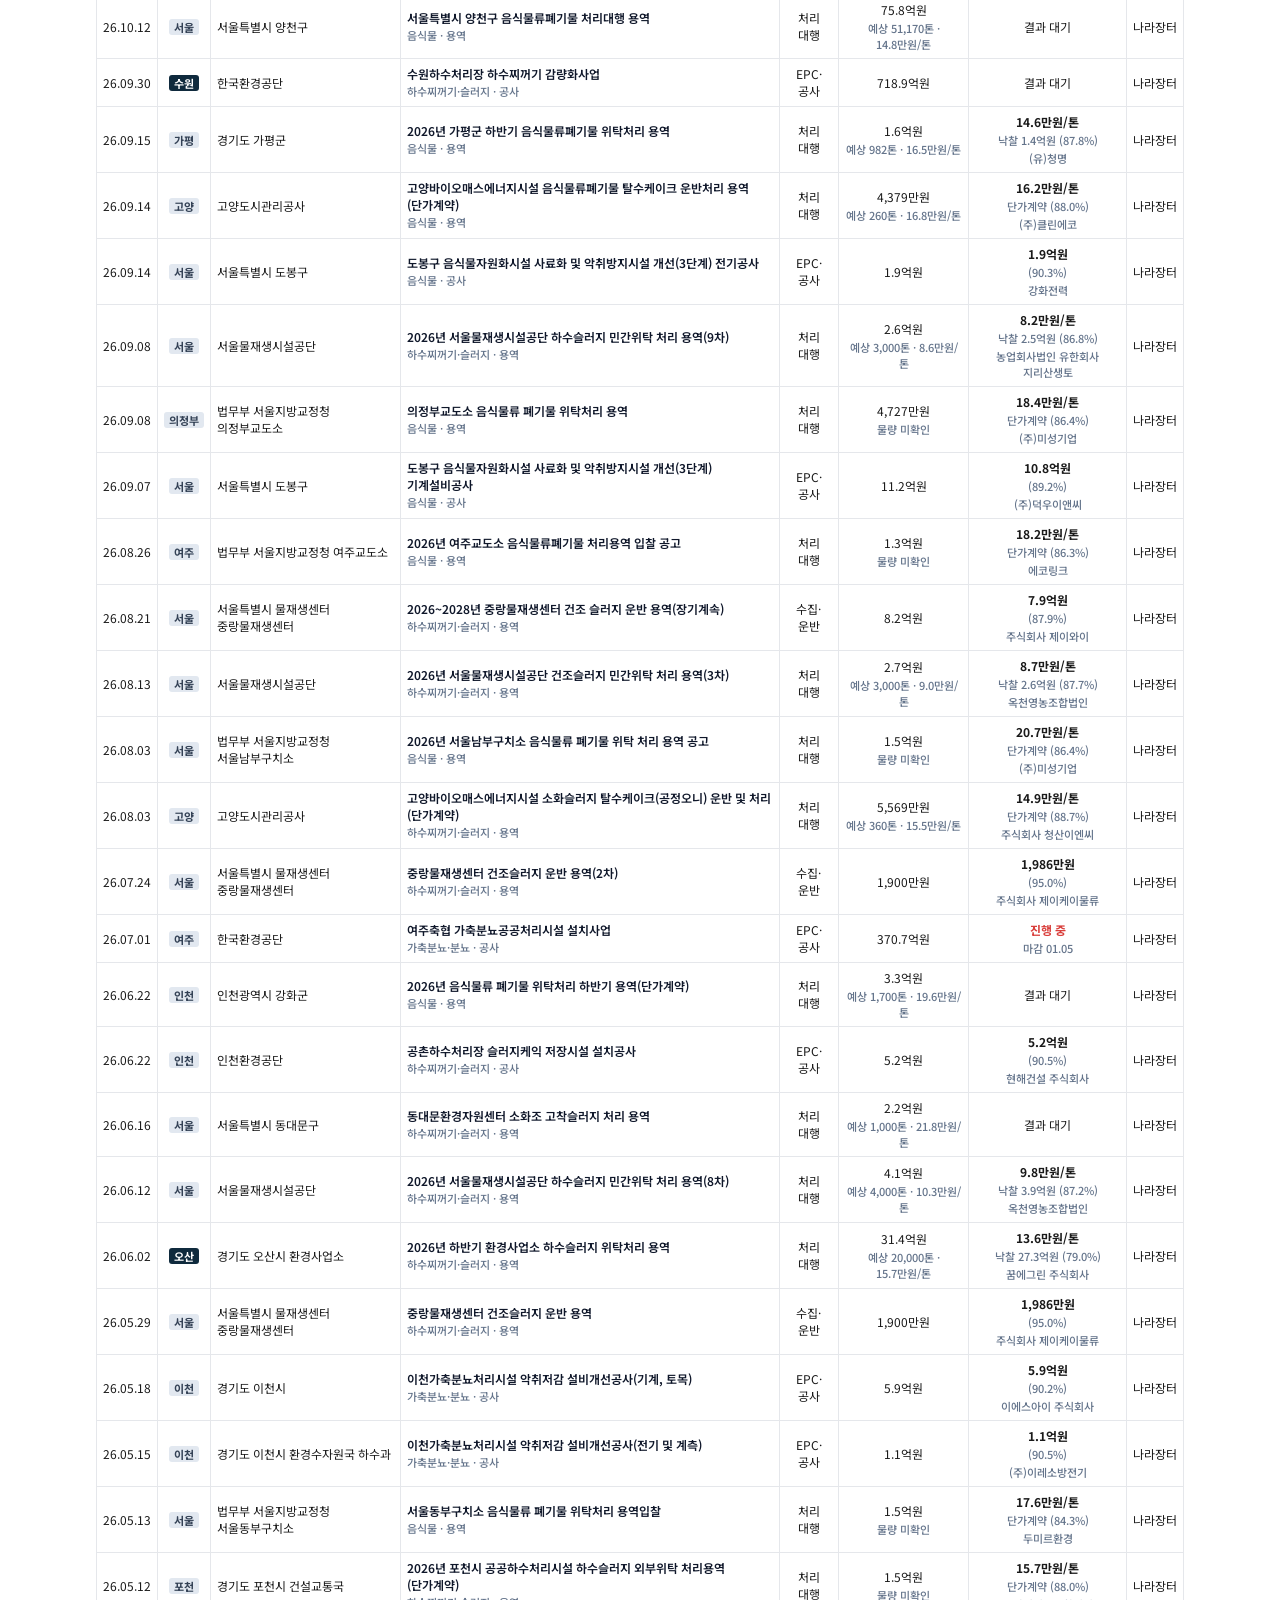
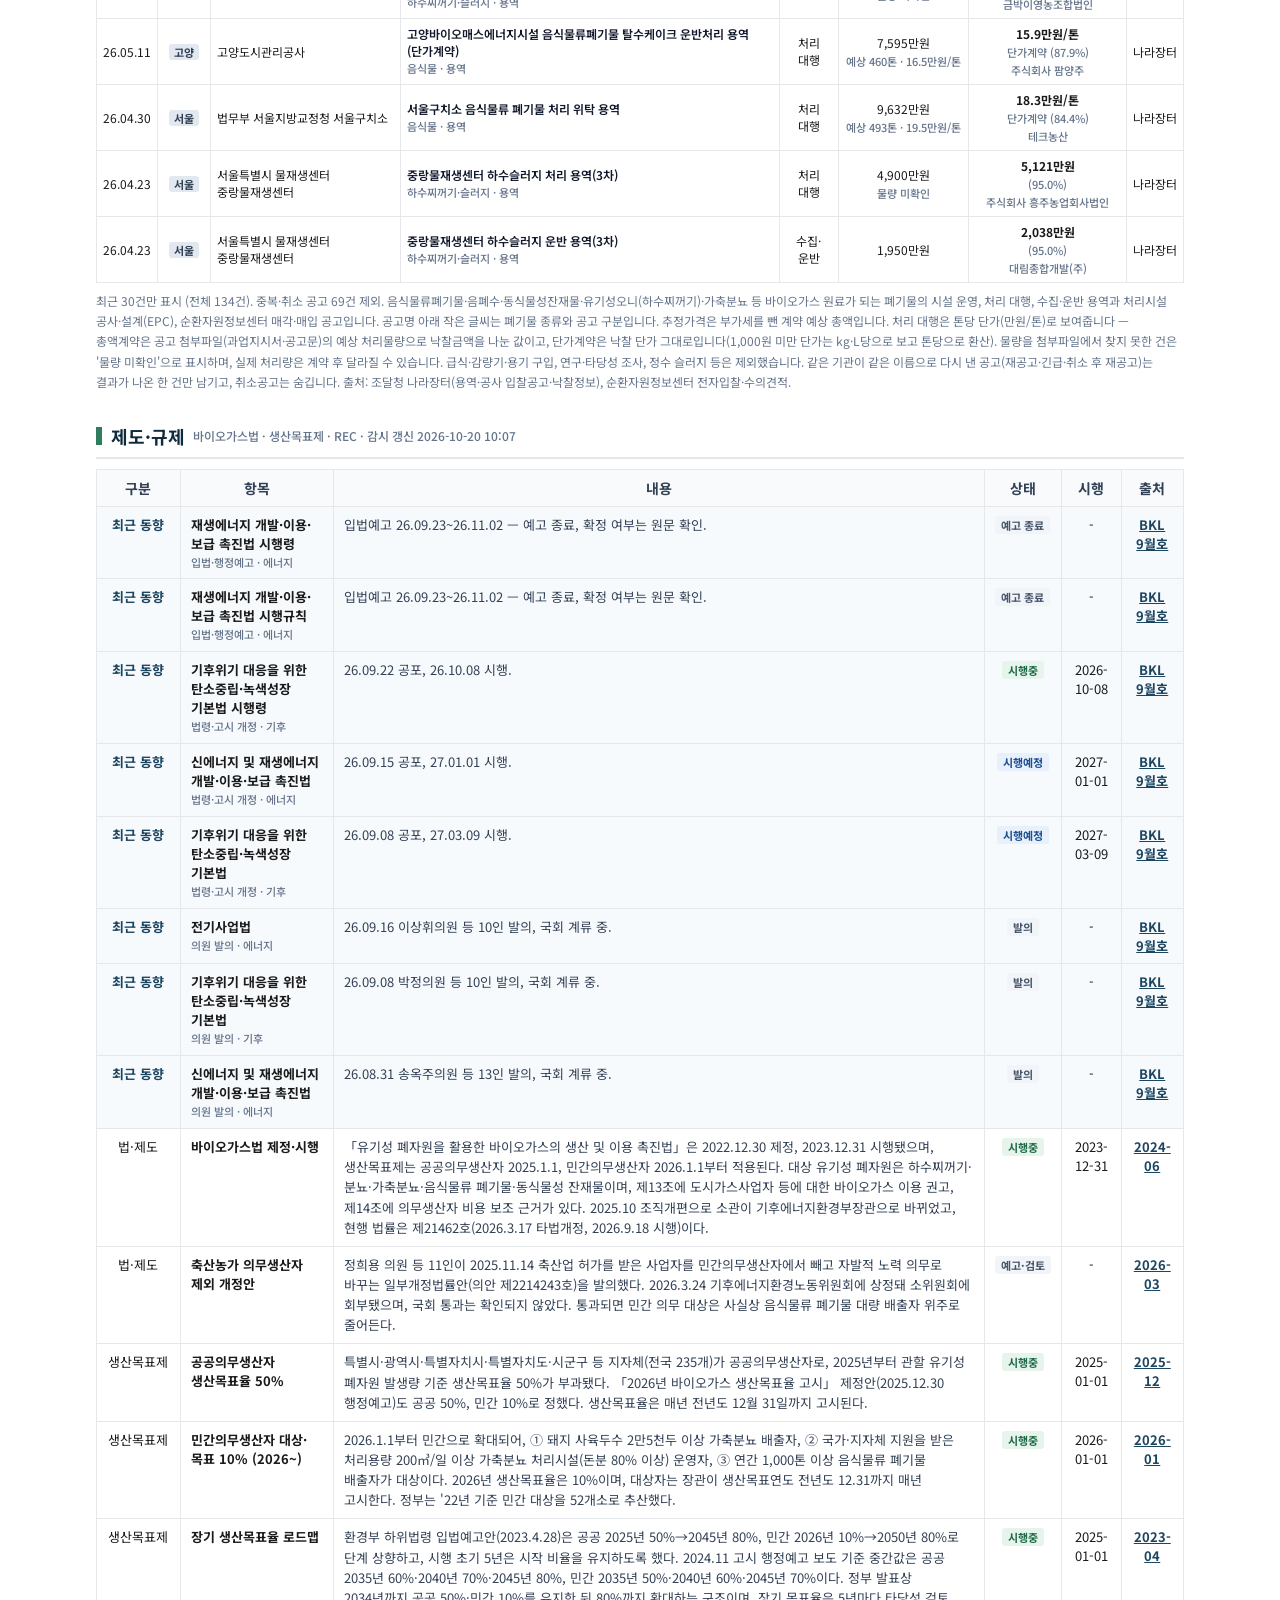
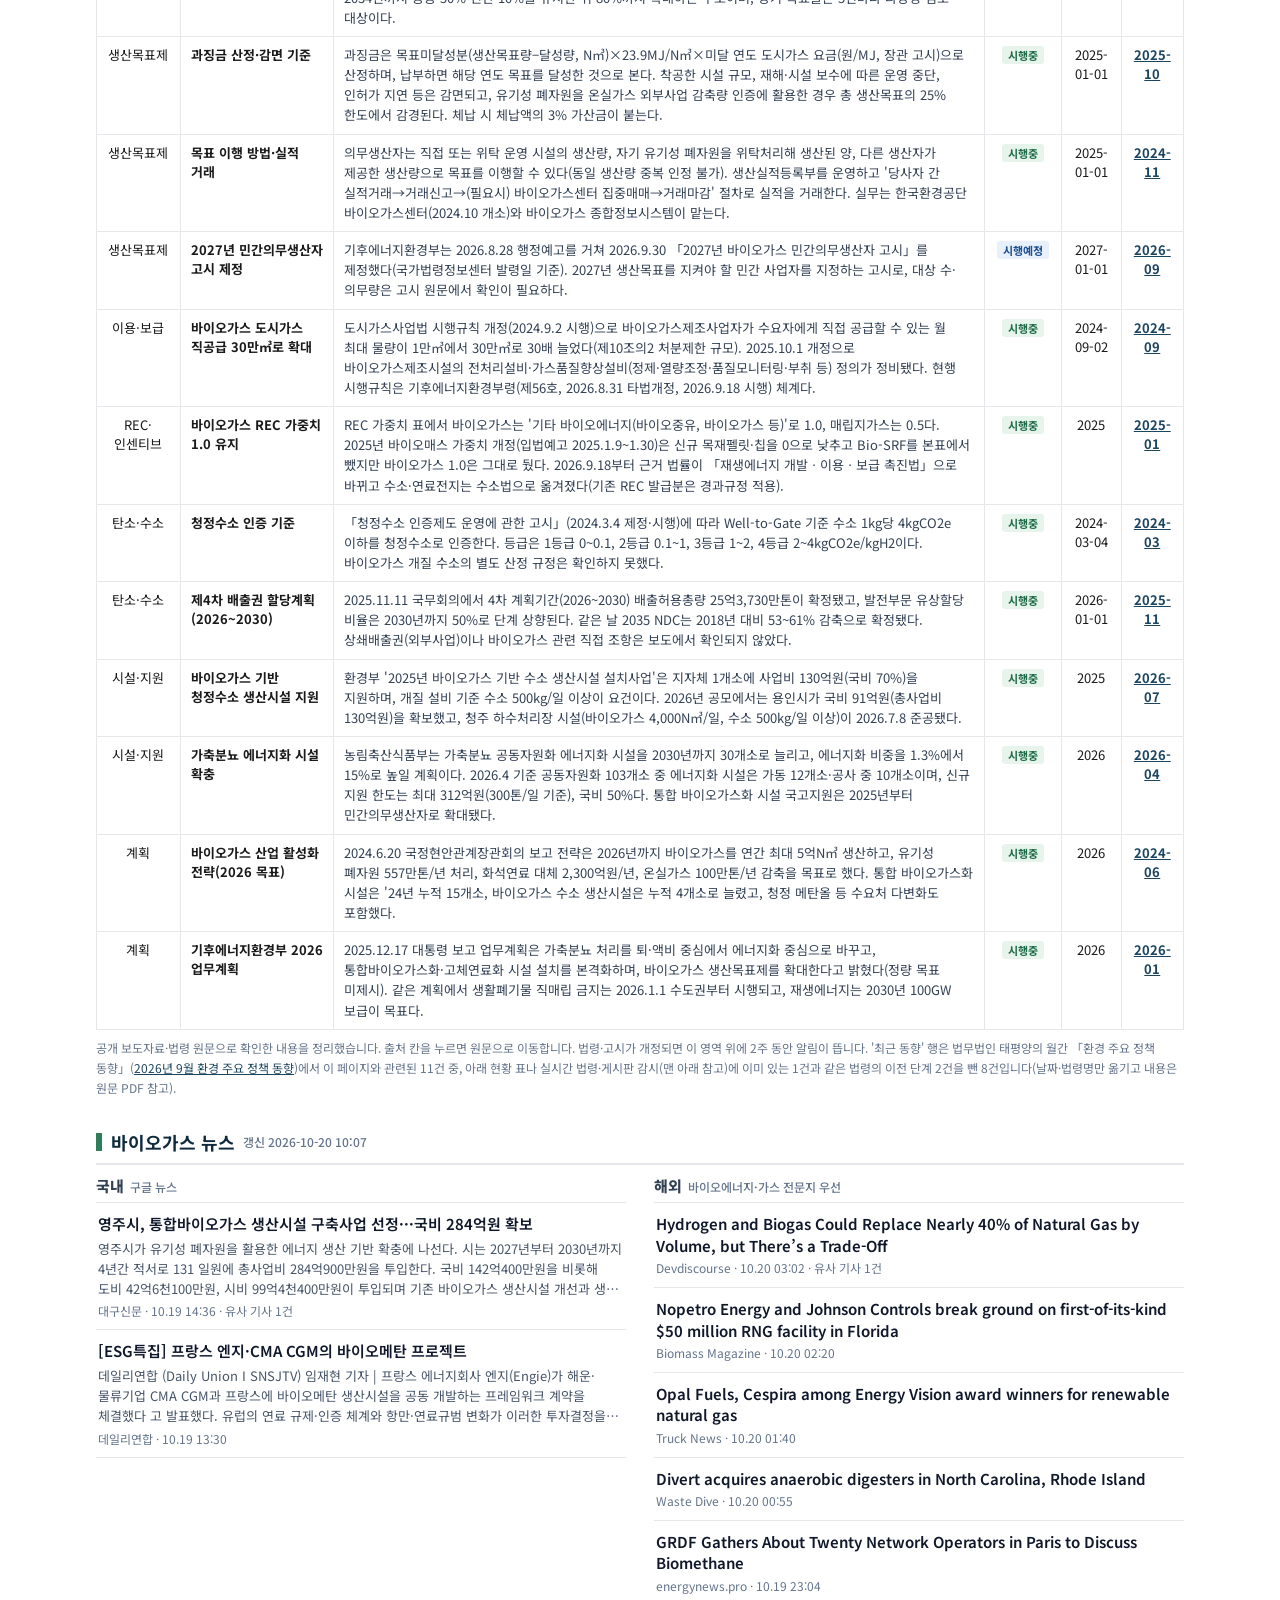
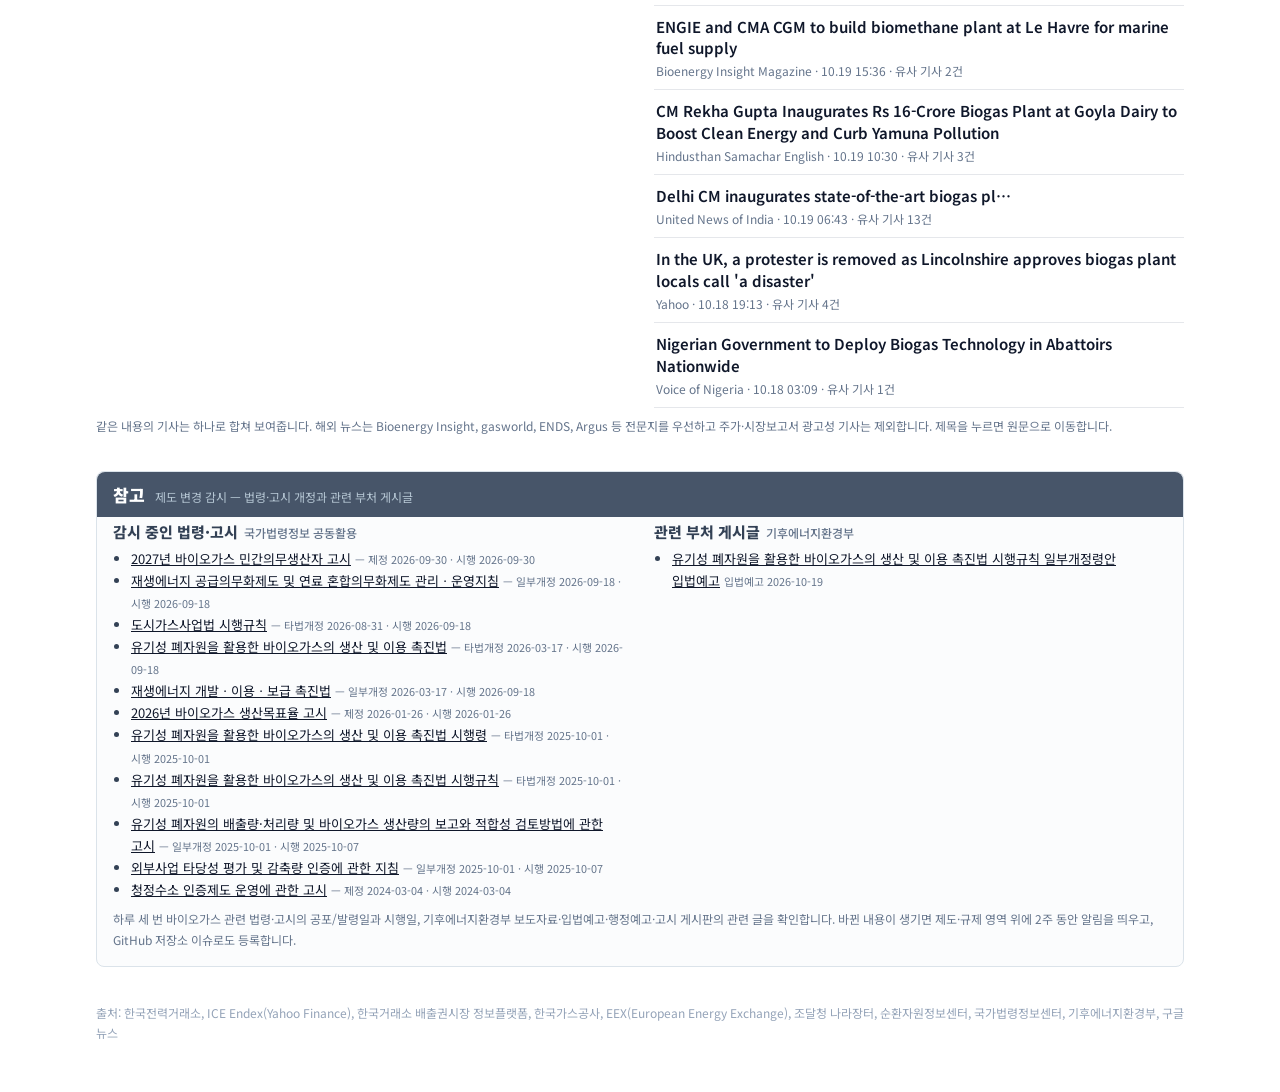
==== commit cdbf6a7b: "제도·규제: 태평양 월간 동향을 별도 영역 대신 현황 표의 '최근 동향' 행으로 통합(중복·이전 단계 제외) Co-Authored-By: Claude Opus 5.5 <norepl" ====
--- a/biogas.html
+++ b/biogas.html
@@ -5,7 +5,7 @@
 <meta name="viewport" content="width=device-width, initial-scale=1.0">
 <title>바이오가스 데일리 리포트</title>
 <link href="https://fonts.googleapis.com/css2?family=Noto+Sans+KR:wght@400;500;700;900&display=swap" rel="stylesheet">
-<link rel="stylesheet" href="assets/board.css?v=20261020a">
+<link rel="stylesheet" href="assets/board.css?v=20261020b">
 </head>
 <body>
 <header class="site-header">
@@ -73,10 +73,7 @@
     <thead><tr><th class="h-m">구분</th><th>항목</th><th>내용</th><th>상태</th><th>시행</th><th class="h-m">출처</th></tr></thead>
     <tbody id="polBody"><tr><td colspan="6" class="fl">불러오는 중...</td></tr></tbody>
   </table>
-  <div class="note">공개 보도자료·법령 원문으로 확인한 내용을 정리했습니다. 출처 칸을 누르면 원문으로 이동합니다. 법령·고시가 개정되면 이 영역 위에 2주 동안 알림이 뜹니다.</div>
-  <h3 class="bkl-h">월간 환경 정책 동향 <span>태평양(BKL) 뉴스레터에서 관련 항목만 · <span id="bklUpd"></span></span></h3>
-  <div id="polBkl"><p class="fl">불러오는 중...</p></div>
-  <div class="note">법무법인 태평양이 매달 중순 공개하는 「환경 주요 정책 동향」 PDF에서 기후부 법령·고시 개정, 입법·행정예고, 의원 입법 발의 가운데 이 페이지와 관련된 항목만 골라 날짜·이름·분야만 보여줍니다(내용 요약은 원문 PDF 참고). 전월 동향이 다음 달 중순에 나오므로 위 실시간 감시를 보완하는 월간 점검용입니다. 예고 기간이 남은 입법·행정예고는 '의견 제출 가능'으로 표시합니다.</div>
+  <div class="note">공개 보도자료·법령 원문으로 확인한 내용을 정리했습니다. 출처 칸을 누르면 원문으로 이동합니다. 법령·고시가 개정되면 이 영역 위에 2주 동안 알림이 뜹니다. <span id="bklNote"></span></div>
 
   <h2>바이오가스 뉴스<small id="newsUpd"></small></h2>
   <div class="news2">
@@ -135,6 +132,6 @@
 </script>
 <script src="assets/board.js?v=20261019a"></script>
 <script src="assets/biogas_extra.js?v=20261019b"></script>
-<script src="assets/policy.js?v=20261020a" data-page="biogas" data-bkl="data/bkl_policy.json" data-facts="data/policy_facts_biogas.json" data-state="data/policy_biogas.json" data-order="법·제도,생산목표제,이용·보급,REC·인센티브,탄소·수소,시설·지원,계획"></script>
+<script src="assets/policy.js?v=20261020b" data-page="biogas" data-bkl="data/bkl_policy.json" data-facts="data/policy_facts_biogas.json" data-state="data/policy_biogas.json" data-order="법·제도,생산목표제,이용·보급,REC·인센티브,탄소·수소,시설·지원,계획"></script>
 </body>
 </html>
--- a/assets/board.css
+++ b/assets/board.css
@@ -135,8 +135,10 @@
 table.pol td a { color:var(--navy2); }
 .bkl-h { font-size:15px; margin:20px 0 4px; color:var(--navy, #0f2a44); } .bkl-h > span { font-size:12px; font-weight:500; color:var(--mute); margin-left:6px; }
 .bkl-iss { font-size:13px; margin:6px 0; color:#334155; } .bkl-iss a { color:var(--navy2); }
-table.pol.bkl td { font-size:12.5px; } table.pol.bkl td:nth-child(2) { white-space:nowrap; }
+table.pol.bkl td { font-size:12.5px; } .nw { white-space:nowrap; }
 .bkl-old { margin:8px 0; font-size:13px; } .bkl-old summary { cursor:pointer; color:var(--navy2); }
+table.pol tr.trend td { background:#f7fafd; } table.pol tr.trend td.h-m { color:var(--navy2); font-weight:700; }
+#bklNote a { color:var(--navy2); }
 ul.plain { margin:4px 0 0; padding-left:18px; font-size:13px; line-height:1.7; color:#334155; }
 ul.plain a { color:#0f172a; } ul.plain small { color:var(--mute); }
 /* 카테고리 묶음 (해외·참고) */
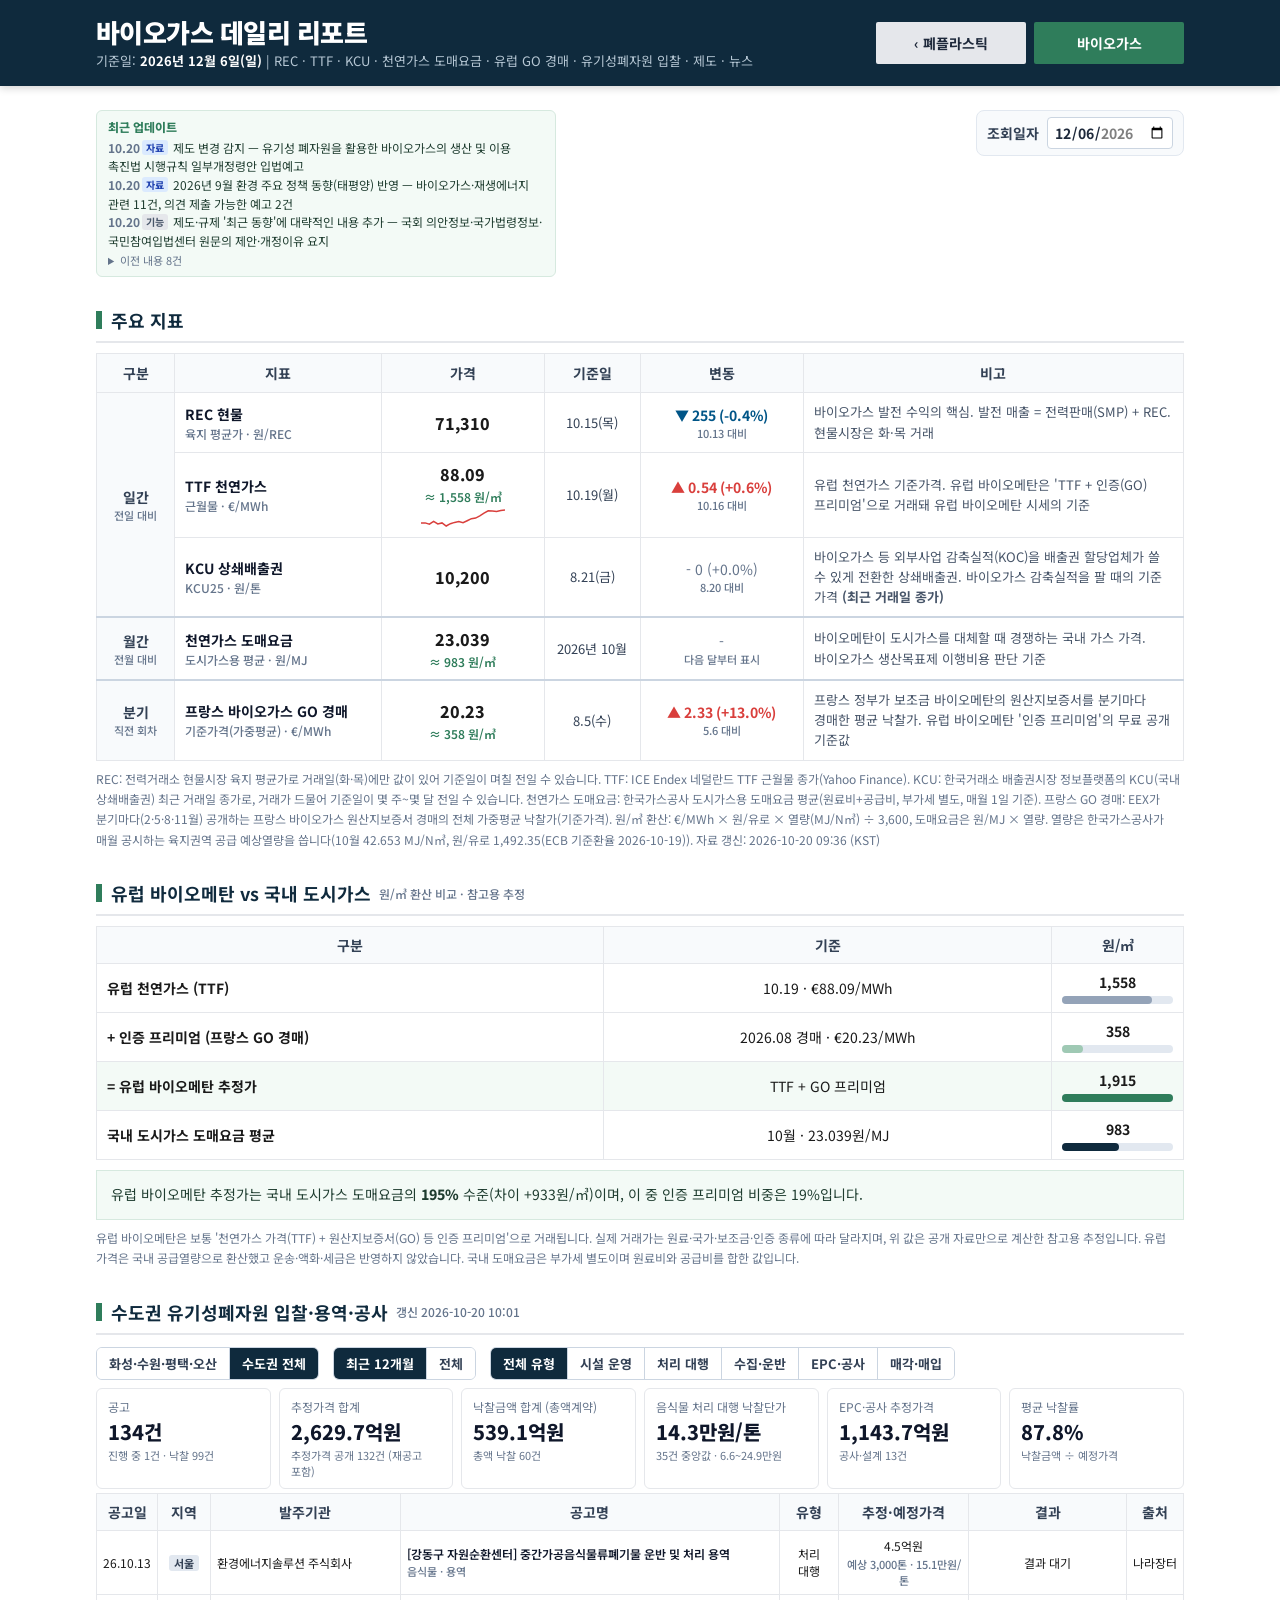
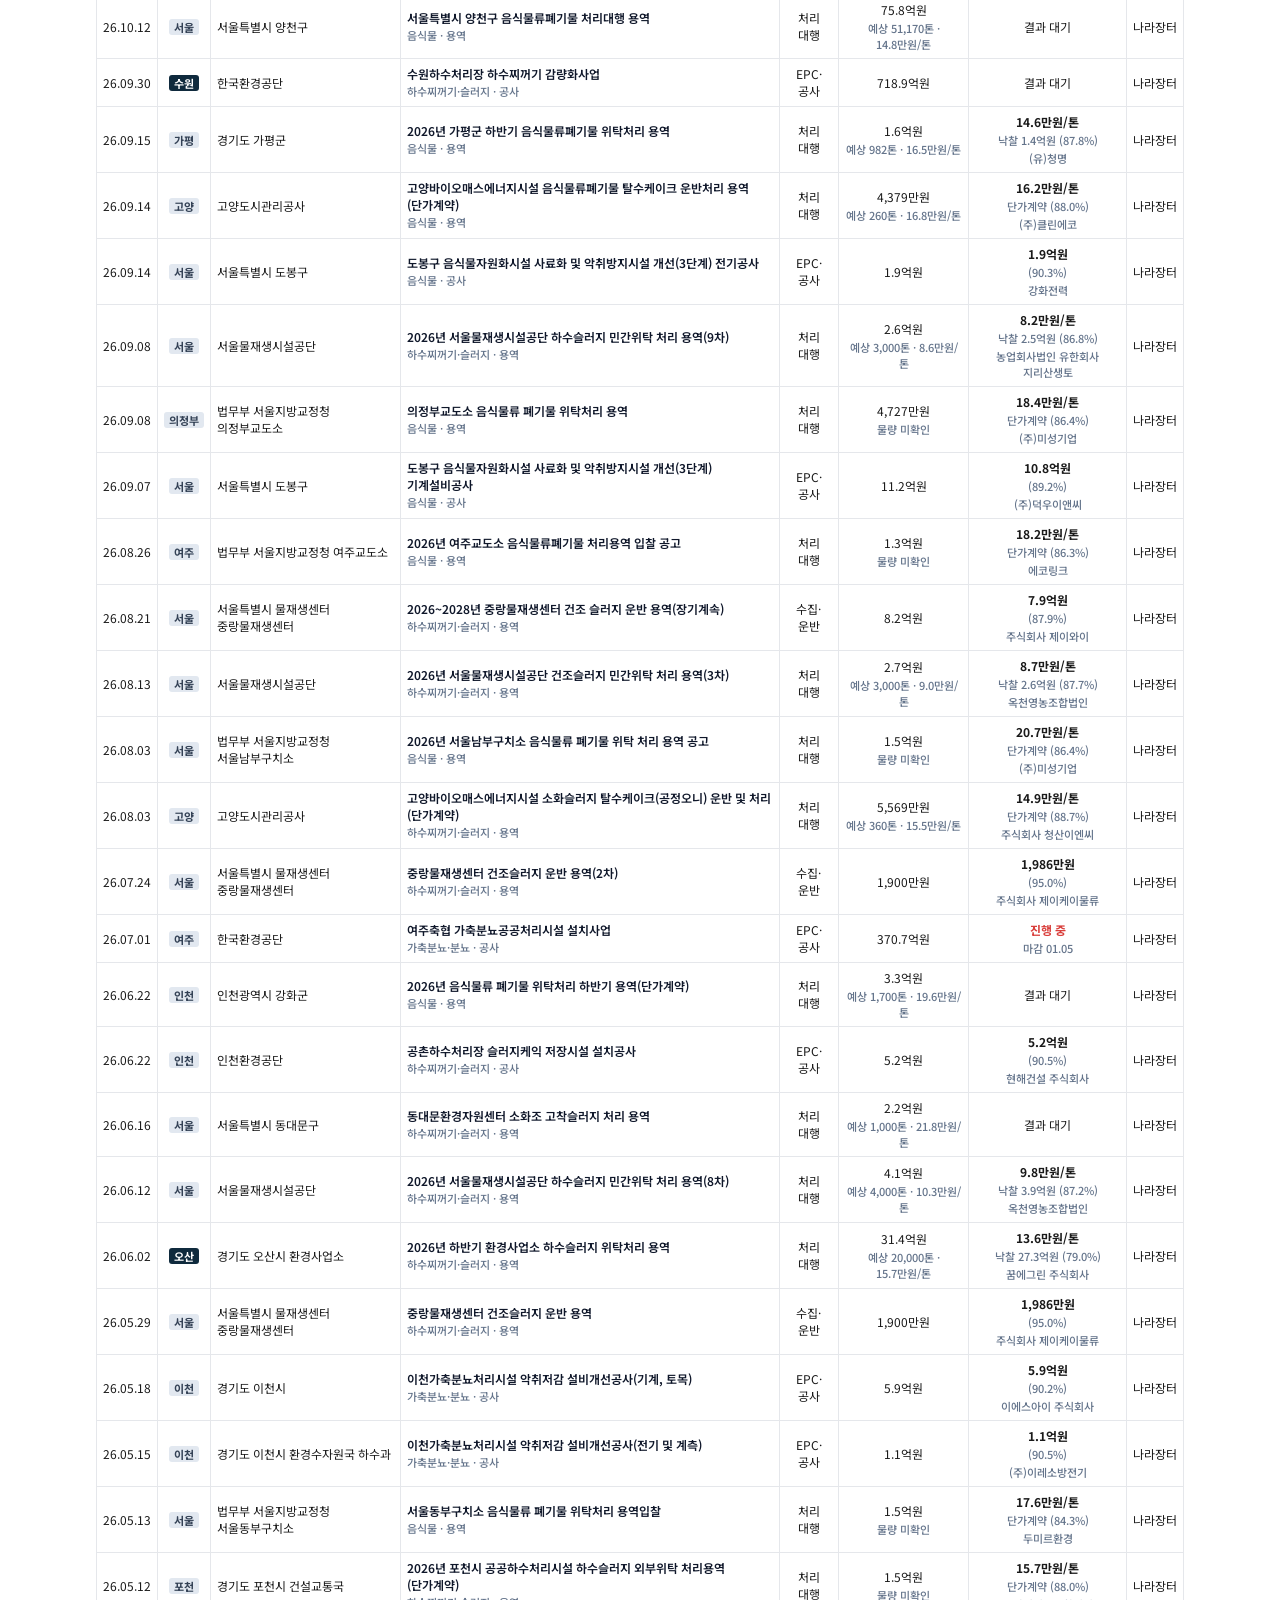
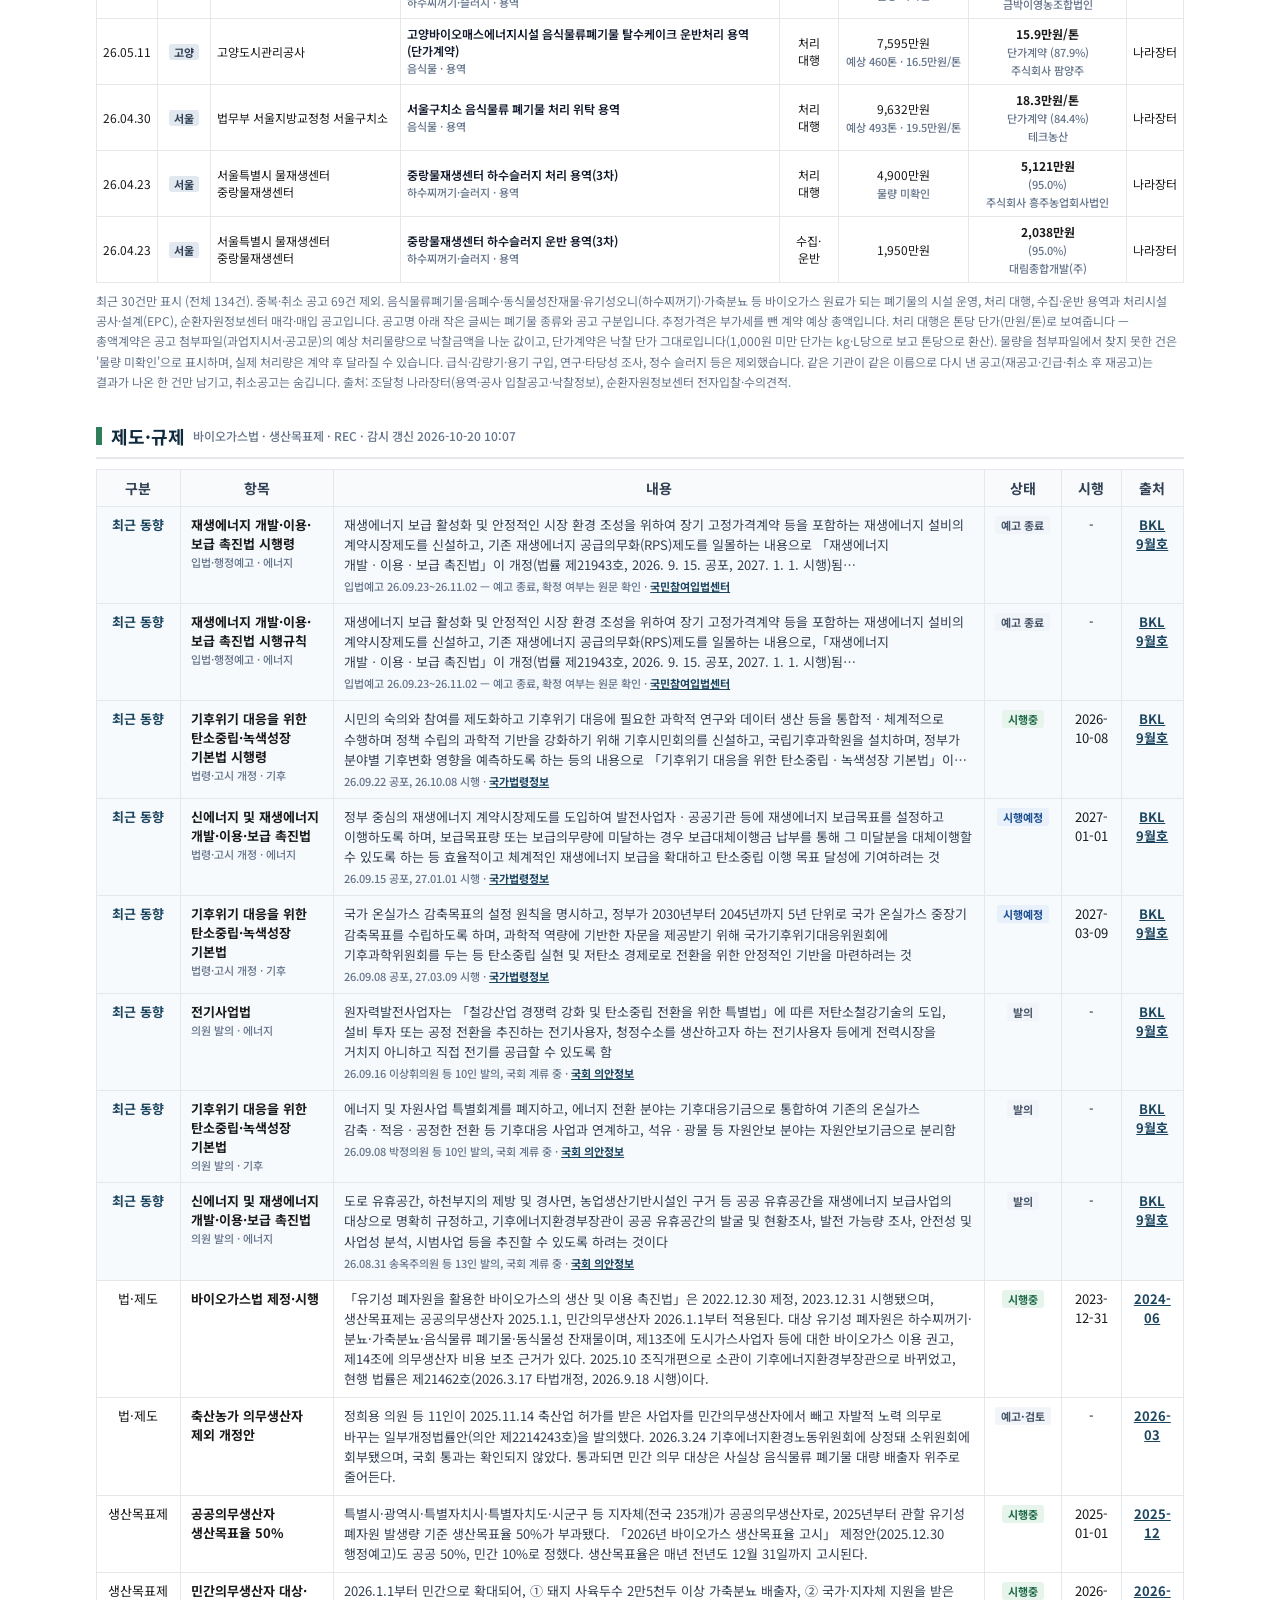
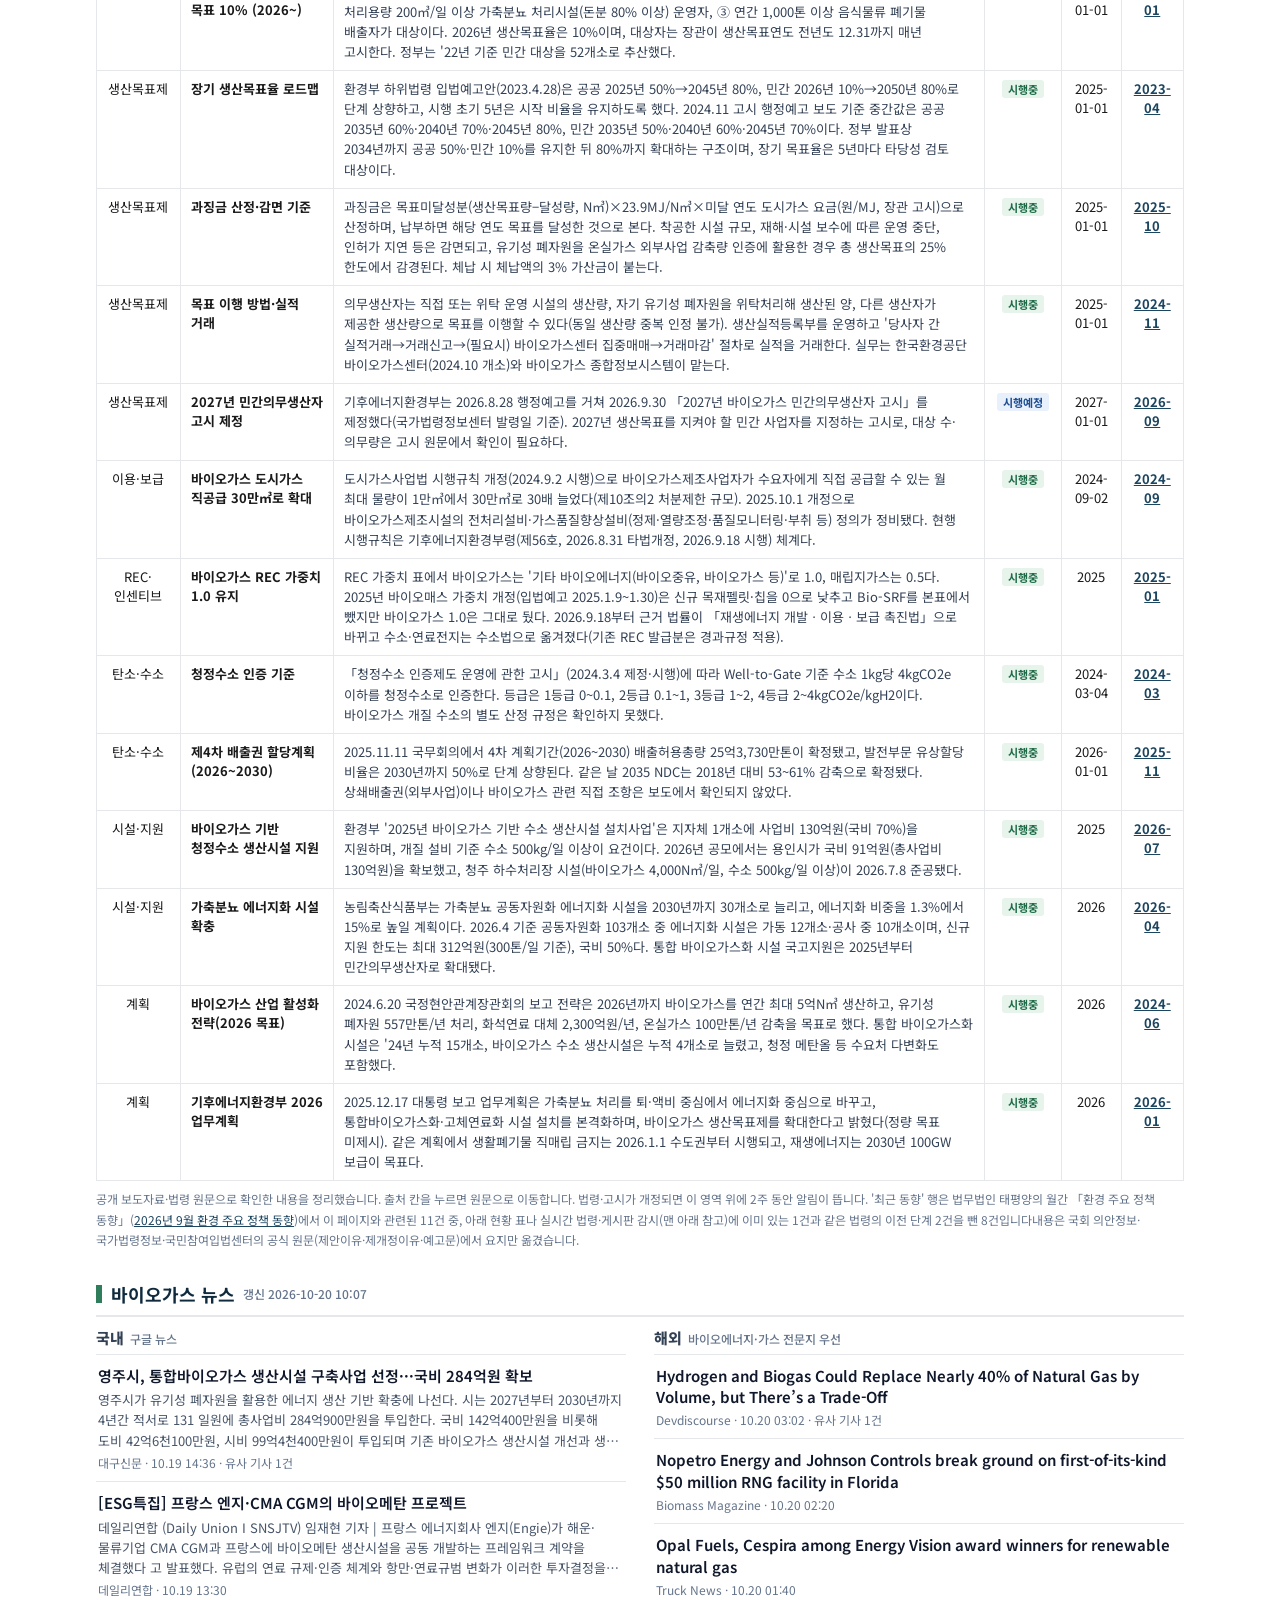
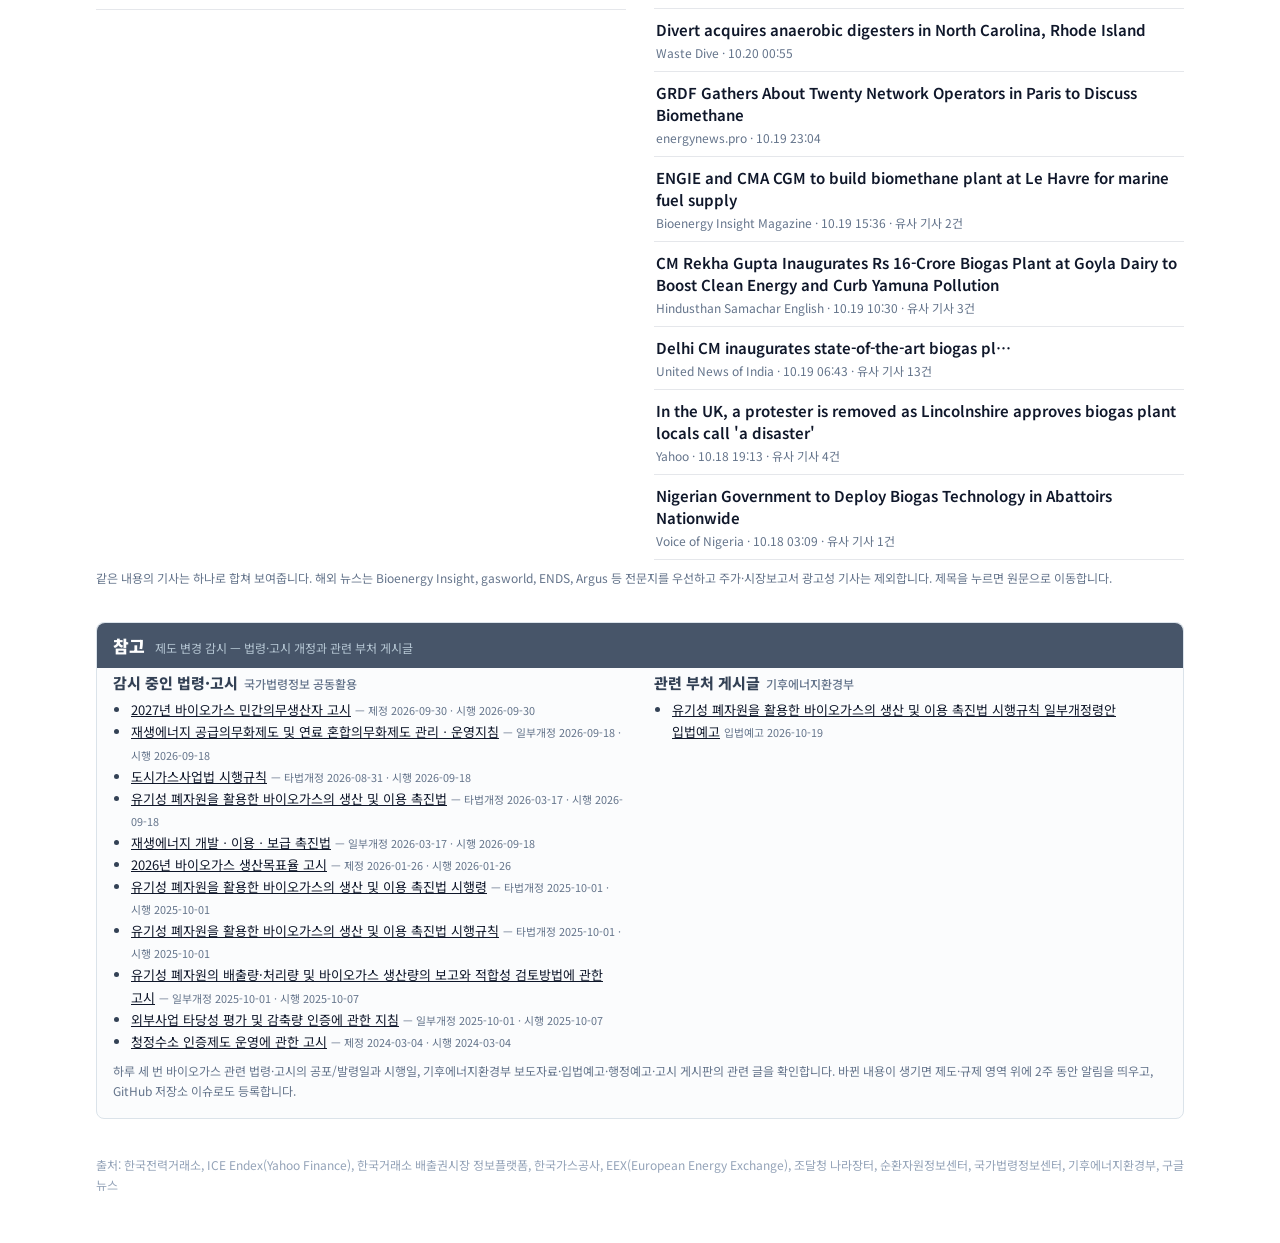
==== commit 706844a7: "최근 동향: 공식 원문 요지 표시, 점검 워크플로 원복 Co-Authored-By: Claude Opus 5.5 <noreply@anthropic.com> Claude-Sessio" ====
--- a/biogas.html
+++ b/biogas.html
@@ -132,6 +132,6 @@
 </script>
 <script src="assets/board.js?v=20261019a"></script>
 <script src="assets/biogas_extra.js?v=20261019b"></script>
-<script src="assets/policy.js?v=20261020b" data-page="biogas" data-bkl="data/bkl_policy.json" data-facts="data/policy_facts_biogas.json" data-state="data/policy_biogas.json" data-order="법·제도,생산목표제,이용·보급,REC·인센티브,탄소·수소,시설·지원,계획"></script>
+<script src="assets/policy.js?v=20261020c" data-page="biogas" data-bkl="data/bkl_policy.json" data-facts="data/policy_facts_biogas.json" data-state="data/policy_biogas.json" data-order="법·제도,생산목표제,이용·보급,REC·인센티브,탄소·수소,시설·지원,계획"></script>
 </body>
 </html>
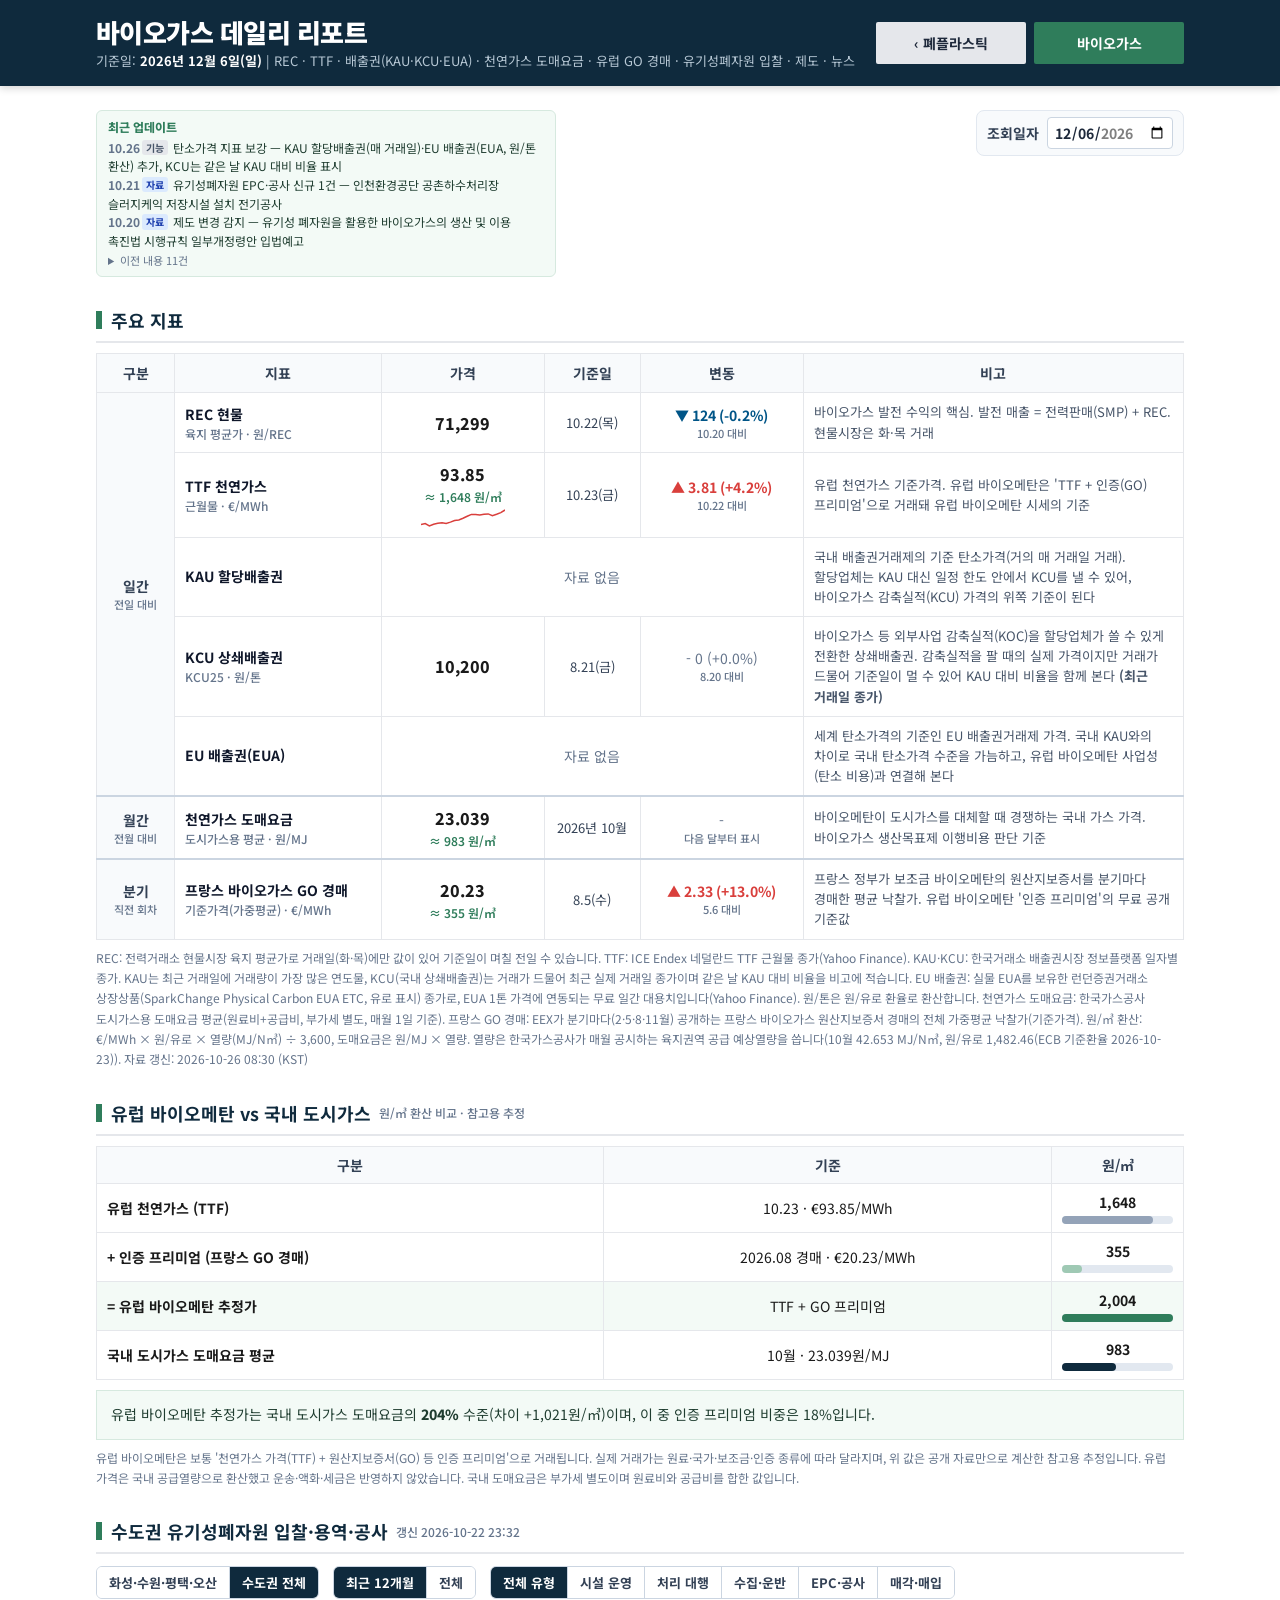
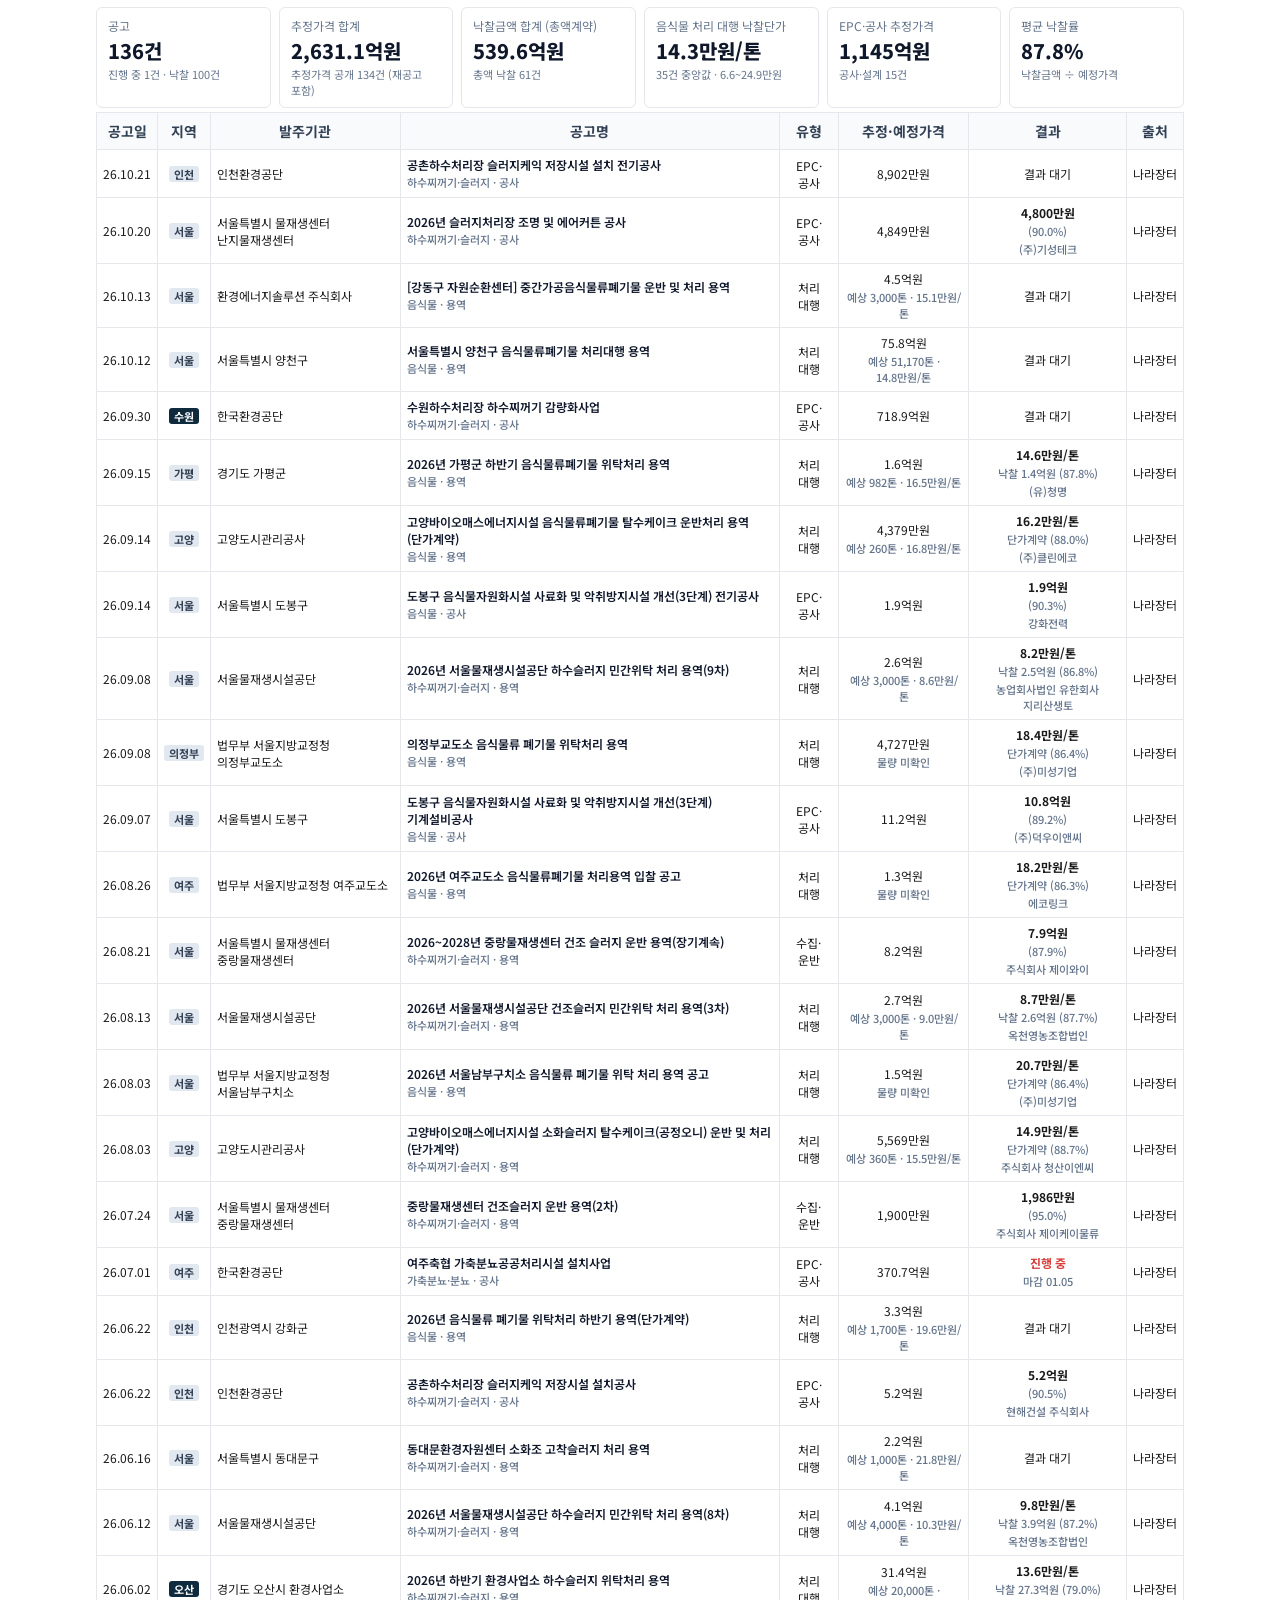
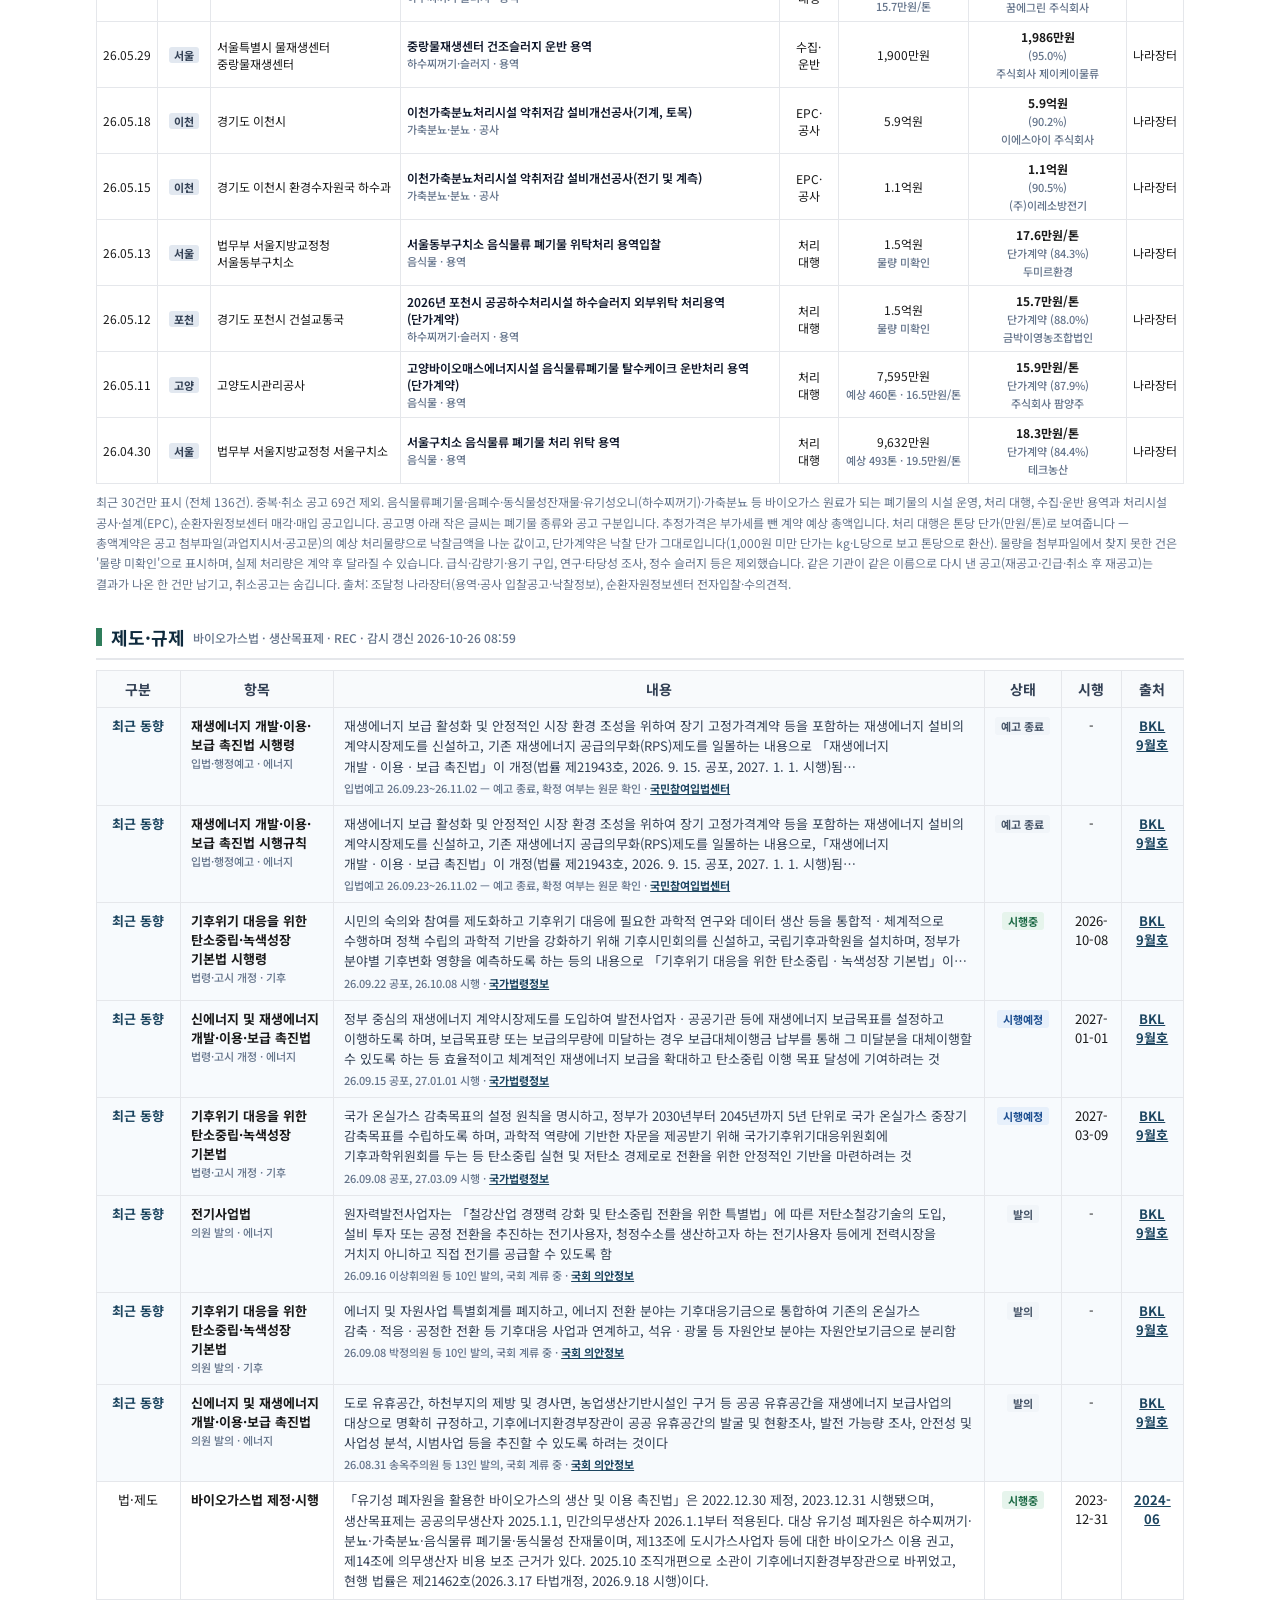
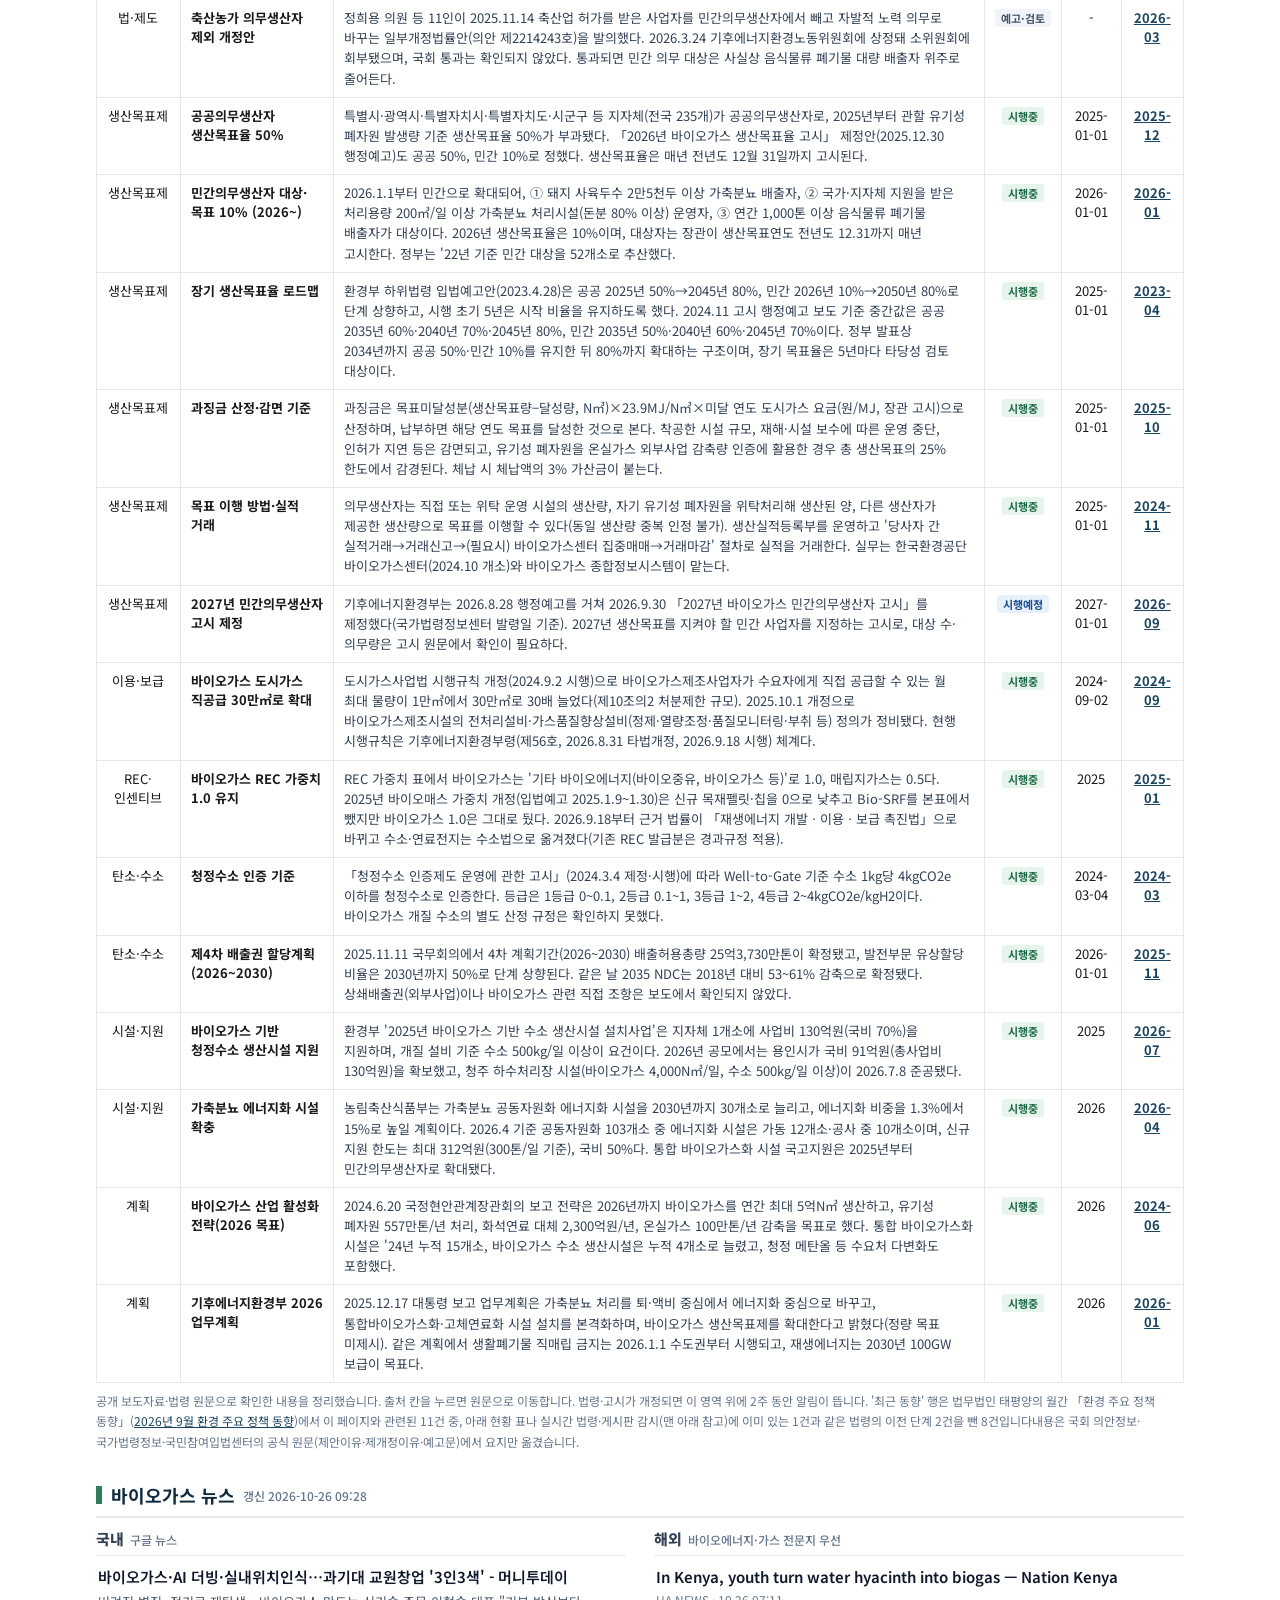
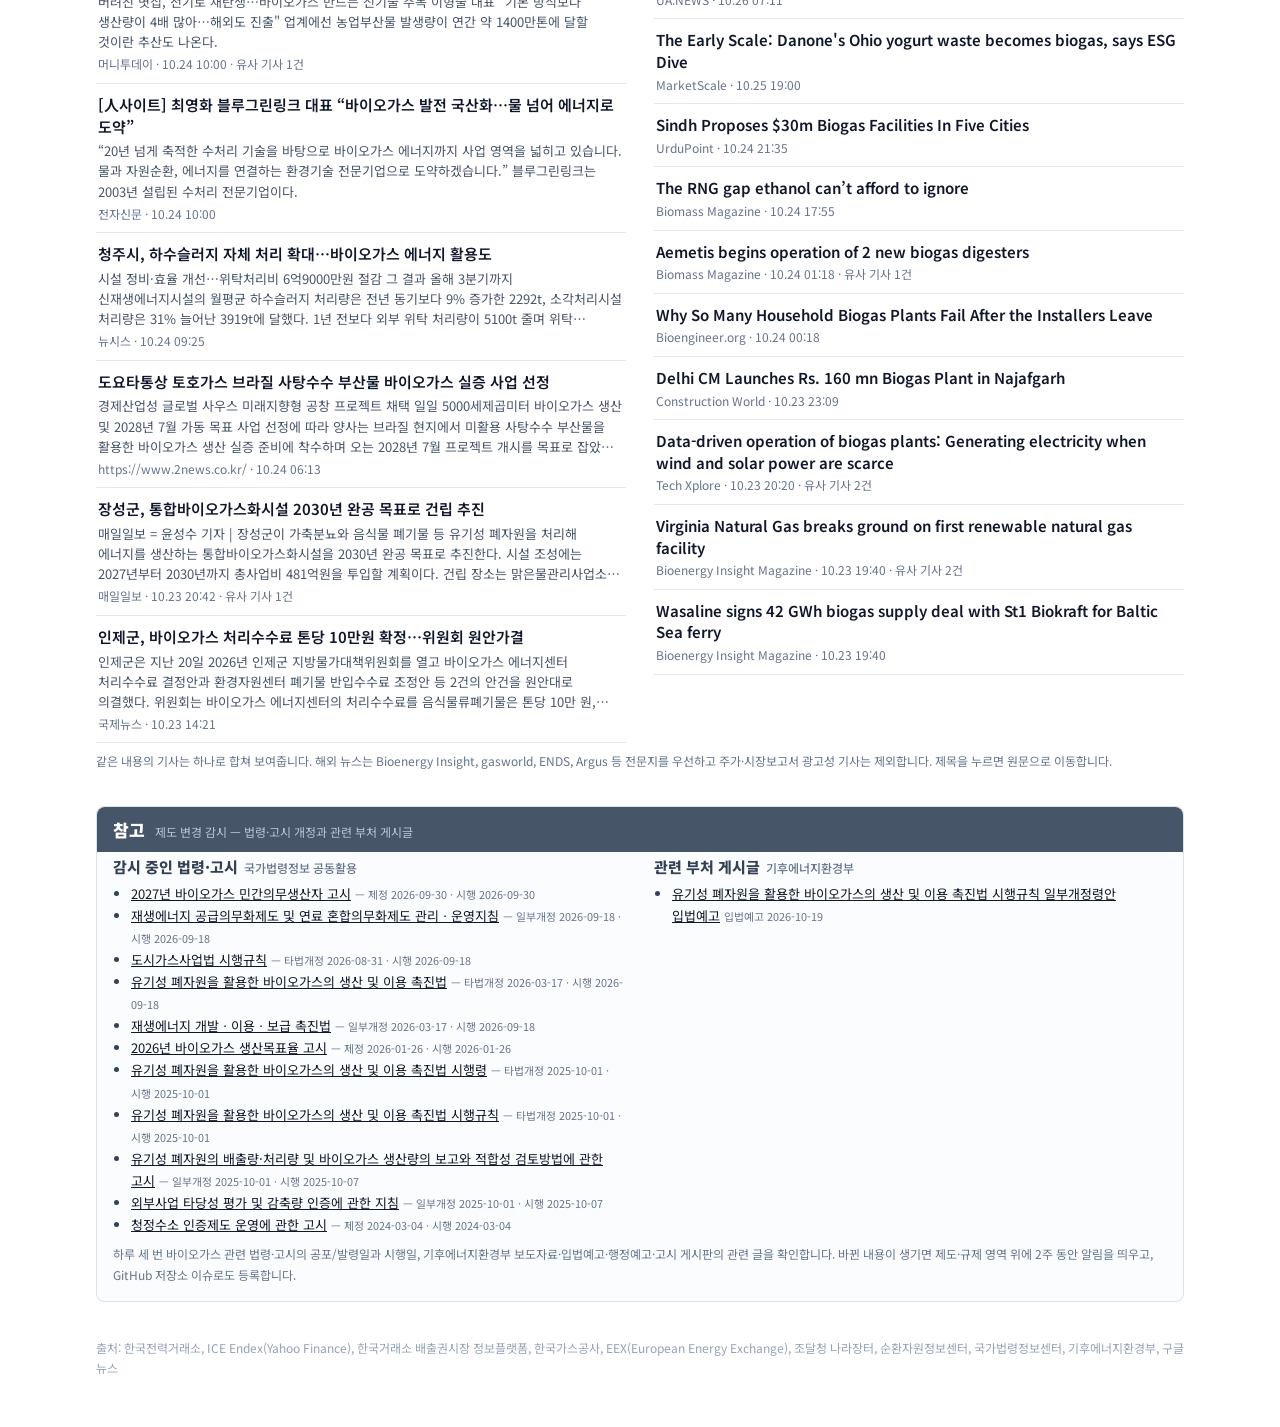
==== commit 87967db2: "바이오가스: KAU 할당배출권·EU 배출권(EUA) 지표 추가, KCU에 KAU 대비 비율 Co-Authored-By: Claude Opus 5.5 <noreply@anthropi" ====
--- a/biogas.html
+++ b/biogas.html
@@ -12,7 +12,7 @@
   <div class="in">
     <div>
       <h1>바이오가스 데일리 리포트</h1>
-      <p class="sub">기준일: <b id="baseDate">-</b> | REC · TTF · KCU · 천연가스 도매요금 · 유럽 GO 경매 · 유기성폐자원 입찰 · 제도 · 뉴스</p>
+      <p class="sub">기준일: <b id="baseDate">-</b> | REC · TTF · 배출권(KAU·KCU·EUA) · 천연가스 도매요금 · 유럽 GO 경매 · 유기성폐자원 입찰 · 제도 · 뉴스</p>
     </div>
     <nav class="menu">
       <a href="plastic.html">‹ 폐플라스틱</a>
@@ -41,7 +41,8 @@
   <div class="note">
     REC: 전력거래소 현물시장 육지 평균가로 거래일(화·목)에만 값이 있어 기준일이 며칠 전일 수 있습니다.
     TTF: ICE Endex 네덜란드 TTF 근월물 종가(Yahoo Finance).
-    KCU: 한국거래소 배출권시장 정보플랫폼의 KCU(국내 상쇄배출권) 최근 거래일 종가로, 거래가 드물어 기준일이 몇 주~몇 달 전일 수 있습니다.
+    KAU·KCU: 한국거래소 배출권시장 정보플랫폼 일자별 종가. KAU는 최근 거래일에 거래량이 가장 많은 연도물, KCU(국내 상쇄배출권)는 거래가 드물어 최근 실제 거래일 종가이며 같은 날 KAU 대비 비율을 비고에 적습니다.
+    EU 배출권: 실물 EUA를 보유한 런던증권거래소 상장상품(SparkChange Physical Carbon EUA ETC, 유로 표시) 종가로, EUA 1톤 가격에 연동되는 무료 일간 대용치입니다(Yahoo Finance). 원/톤은 원/유로 환율로 환산합니다.
     천연가스 도매요금: 한국가스공사 도시가스용 도매요금 평균(원료비+공급비, 부가세 별도, 매월 1일 기준).
     프랑스 GO 경매: EEX가 분기마다(2·5·8·11월) 공개하는 프랑스 바이오가스 원산지보증서 경매의 전체 가중평균 낙찰가(기준가격).
     원/㎥ 환산: €/MWh × 원/유로 × 열량(MJ/N㎥) ÷ 3,600, 도매요금은 원/MJ × 열량. 열량은 한국가스공사가 매월 공시하는 육지권역 공급 예상열량을 씁니다(<span id="convNote">-</span>).
@@ -102,7 +103,9 @@
   rows: [
     { cyc: '일간', key: 'rec', label: 'REC 현물', dec: 0, why: '바이오가스 발전 수익의 핵심. 발전 매출 = 전력판매(SMP) + REC. 현물시장은 화·목 거래' },
     { cyc: '일간', key: 'ttf', label: 'TTF 천연가스', dec: 2, why: "유럽 천연가스 기준가격. 유럽 바이오메탄은 'TTF + 인증(GO) 프리미엄'으로 거래돼 유럽 바이오메탄 시세의 기준" },
-    { cyc: '일간', key: 'kcu', label: 'KCU 상쇄배출권', dec: 0, why: '바이오가스 등 외부사업 감축실적(KOC)을 배출권 할당업체가 쓸 수 있게 전환한 상쇄배출권. 바이오가스 감축실적을 팔 때의 기준 가격' },
+    { cyc: '일간', key: 'kau', label: 'KAU 할당배출권', dec: 0, why: '국내 배출권거래제의 기준 탄소가격(거의 매 거래일 거래). 할당업체는 KAU 대신 일정 한도 안에서 KCU를 낼 수 있어, 바이오가스 감축실적(KCU) 가격의 위쪽 기준이 된다' },
+    { cyc: '일간', key: 'kcu', label: 'KCU 상쇄배출권', dec: 0, why: '바이오가스 등 외부사업 감축실적(KOC)을 할당업체가 쓸 수 있게 전환한 상쇄배출권. 감축실적을 팔 때의 실제 가격이지만 거래가 드물어 기준일이 멀 수 있어 KAU 대비 비율을 함께 본다' },
+    { cyc: '일간', key: 'eua', label: 'EU 배출권(EUA)', dec: 2, why: '세계 탄소가격의 기준인 EU 배출권거래제 가격. 국내 KAU와의 차이로 국내 탄소가격 수준을 가늠하고, 유럽 바이오메탄 사업성(탄소 비용)과 연결해 본다' },
     { cyc: '월간', key: 'gas_whole', label: '천연가스 도매요금', dec: 3, why: '바이오메탄이 도시가스를 대체할 때 경쟁하는 국내 가스 가격. 바이오가스 생산목표제 이행비용 판단 기준' },
     { cyc: '분기', key: 'go_fr', label: '프랑스 바이오가스 GO 경매', dec: 2, why: "프랑스 정부가 보조금 바이오메탄의 원산지보증서를 분기마다 경매한 평균 낙찰가. 유럽 바이오메탄 '인증 프리미엄'의 무료 공개 기준값" }
   ],
@@ -130,7 +133,7 @@
   }
 };
 </script>
-<script src="assets/board.js?v=20261019a"></script>
+<script src="assets/board.js?v=20261026a"></script>
 <script src="assets/biogas_extra.js?v=20261019b"></script>
 <script src="assets/policy.js?v=20261020c" data-page="biogas" data-bkl="data/bkl_policy.json" data-facts="data/policy_facts_biogas.json" data-state="data/policy_biogas.json" data-order="법·제도,생산목표제,이용·보급,REC·인센티브,탄소·수소,시설·지원,계획"></script>
 </body>
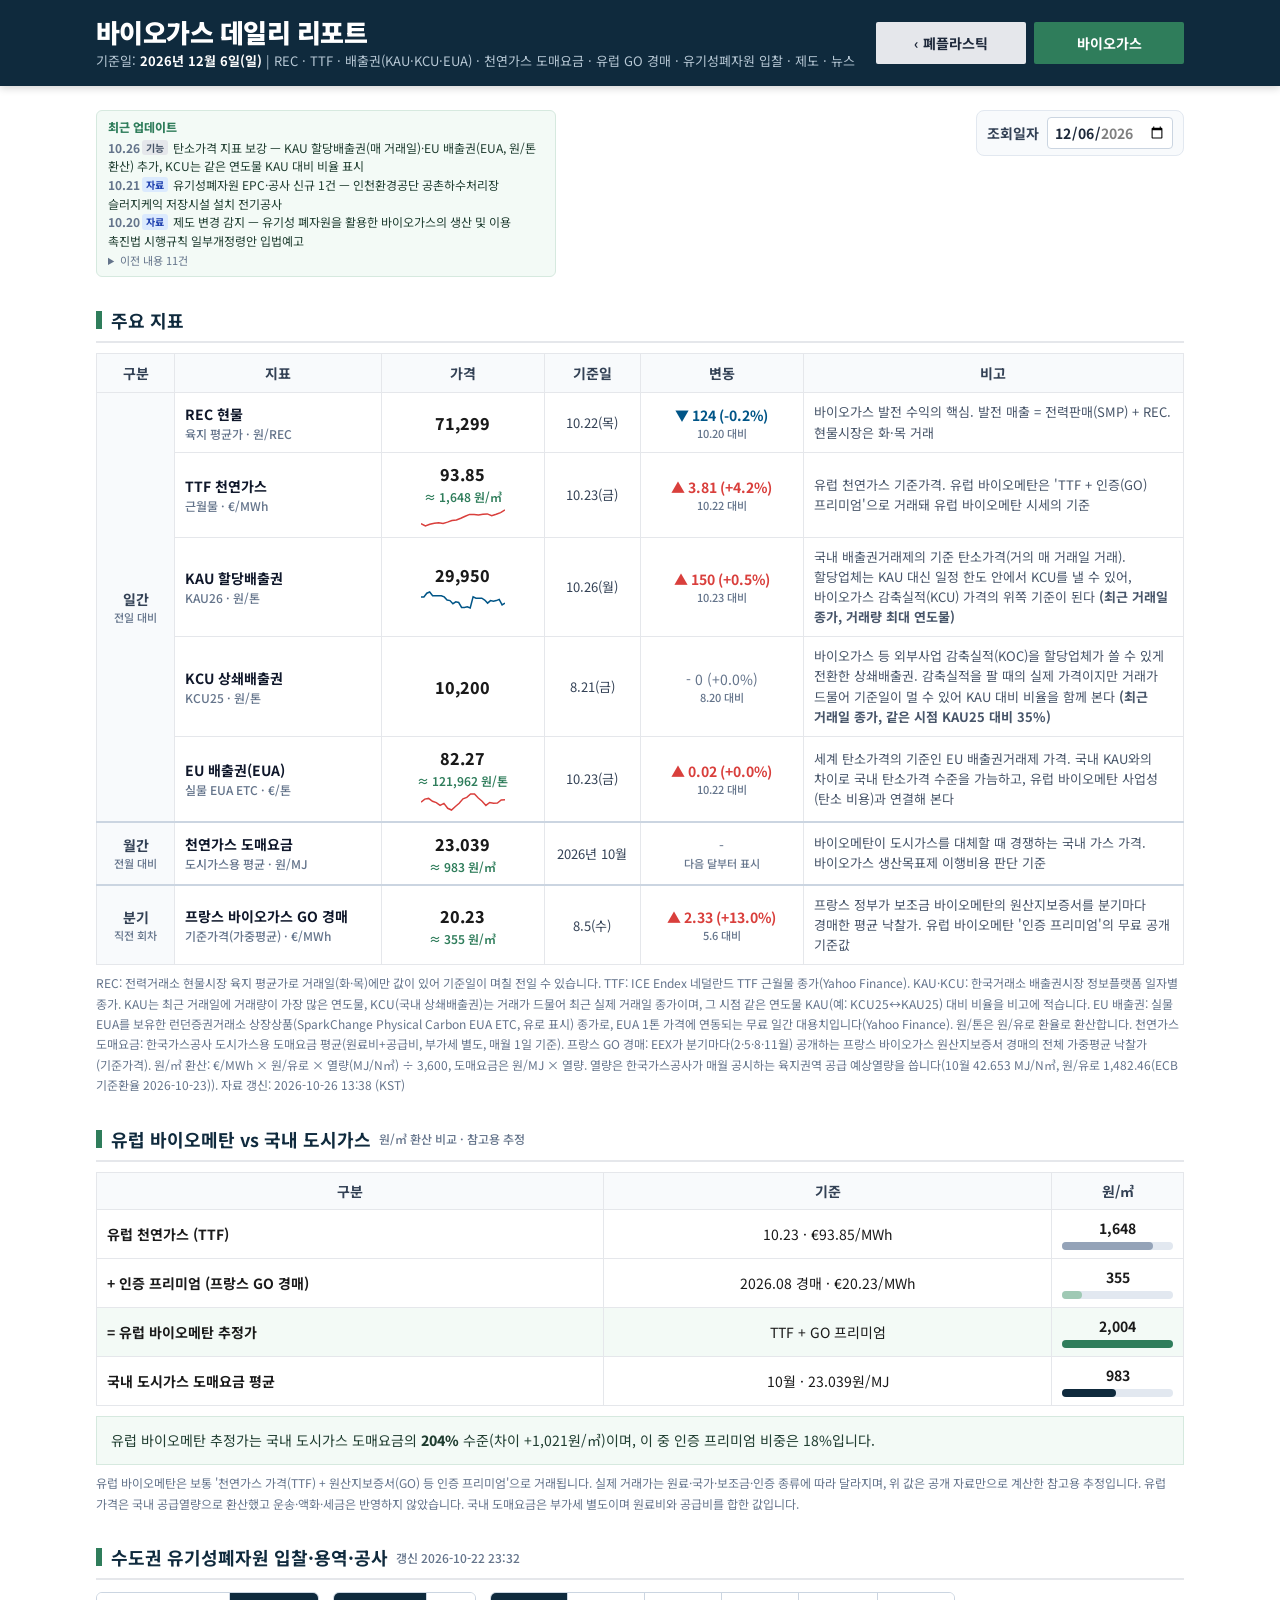
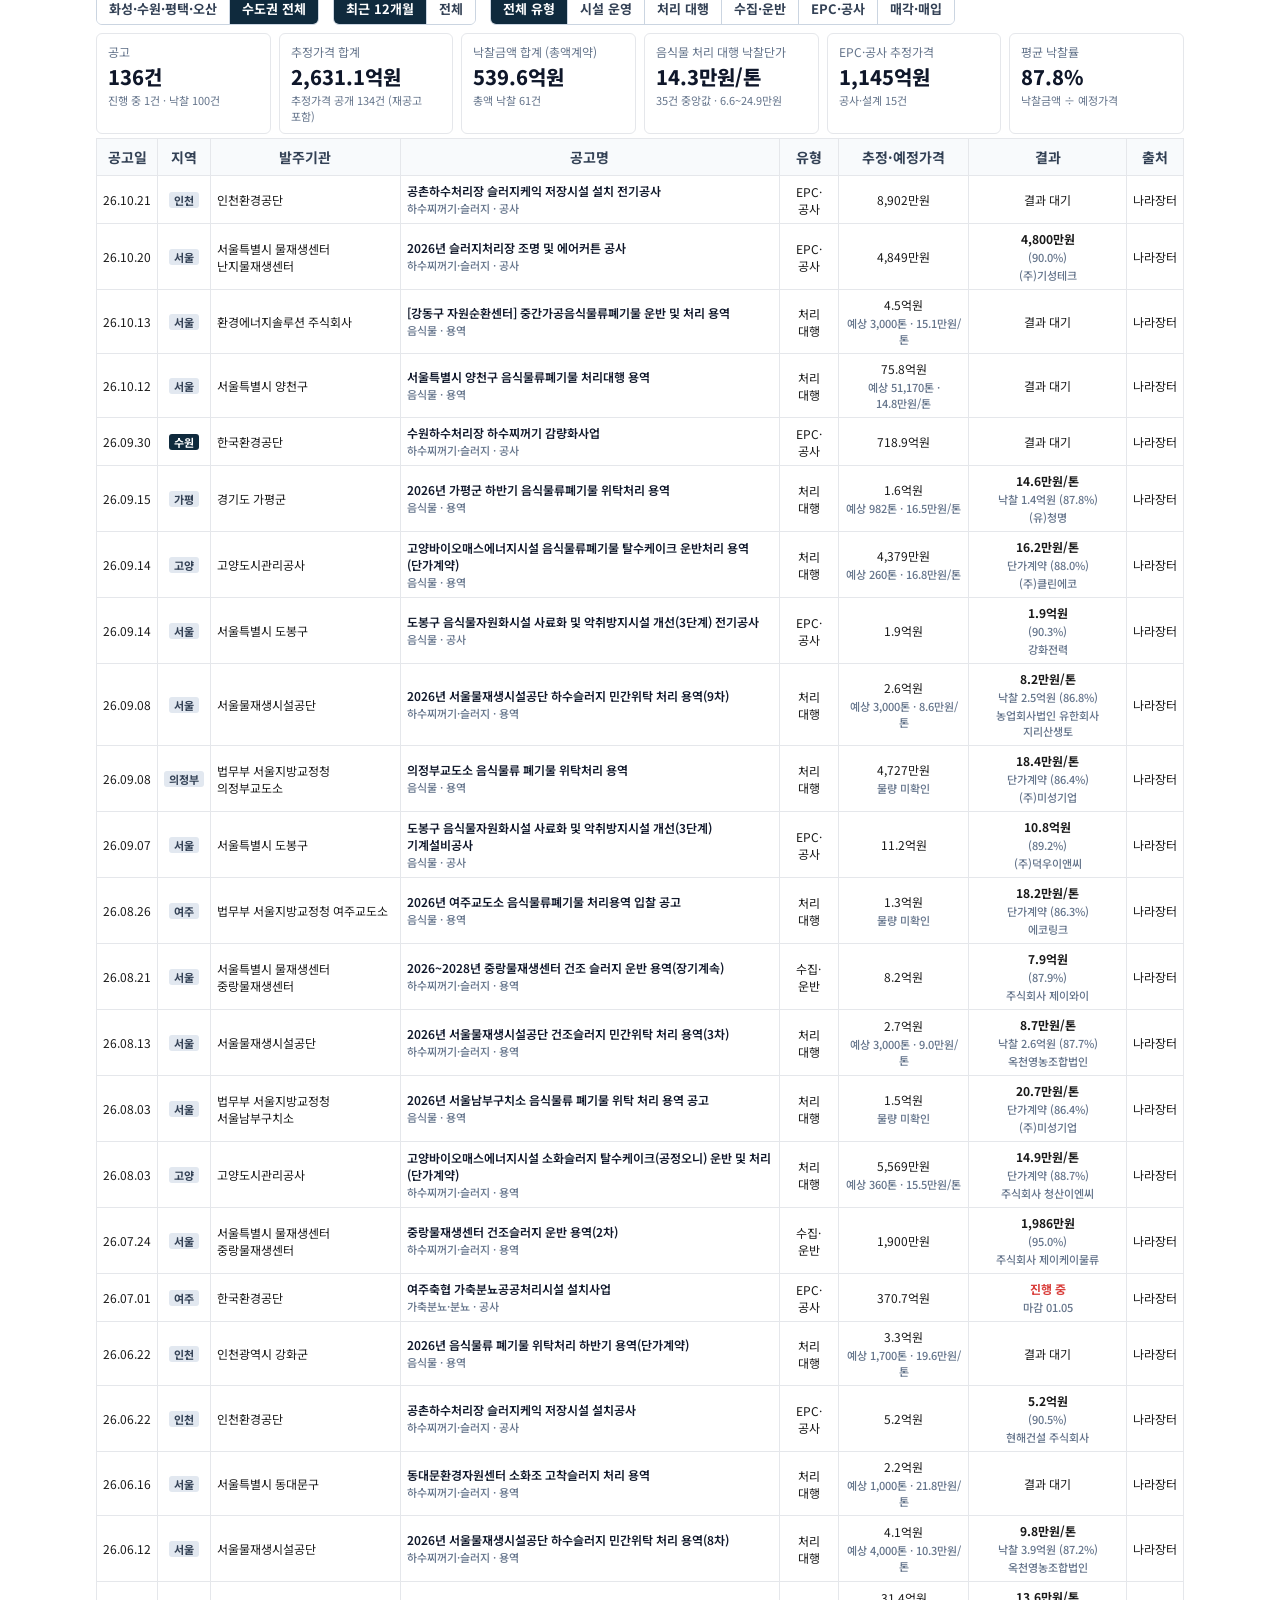
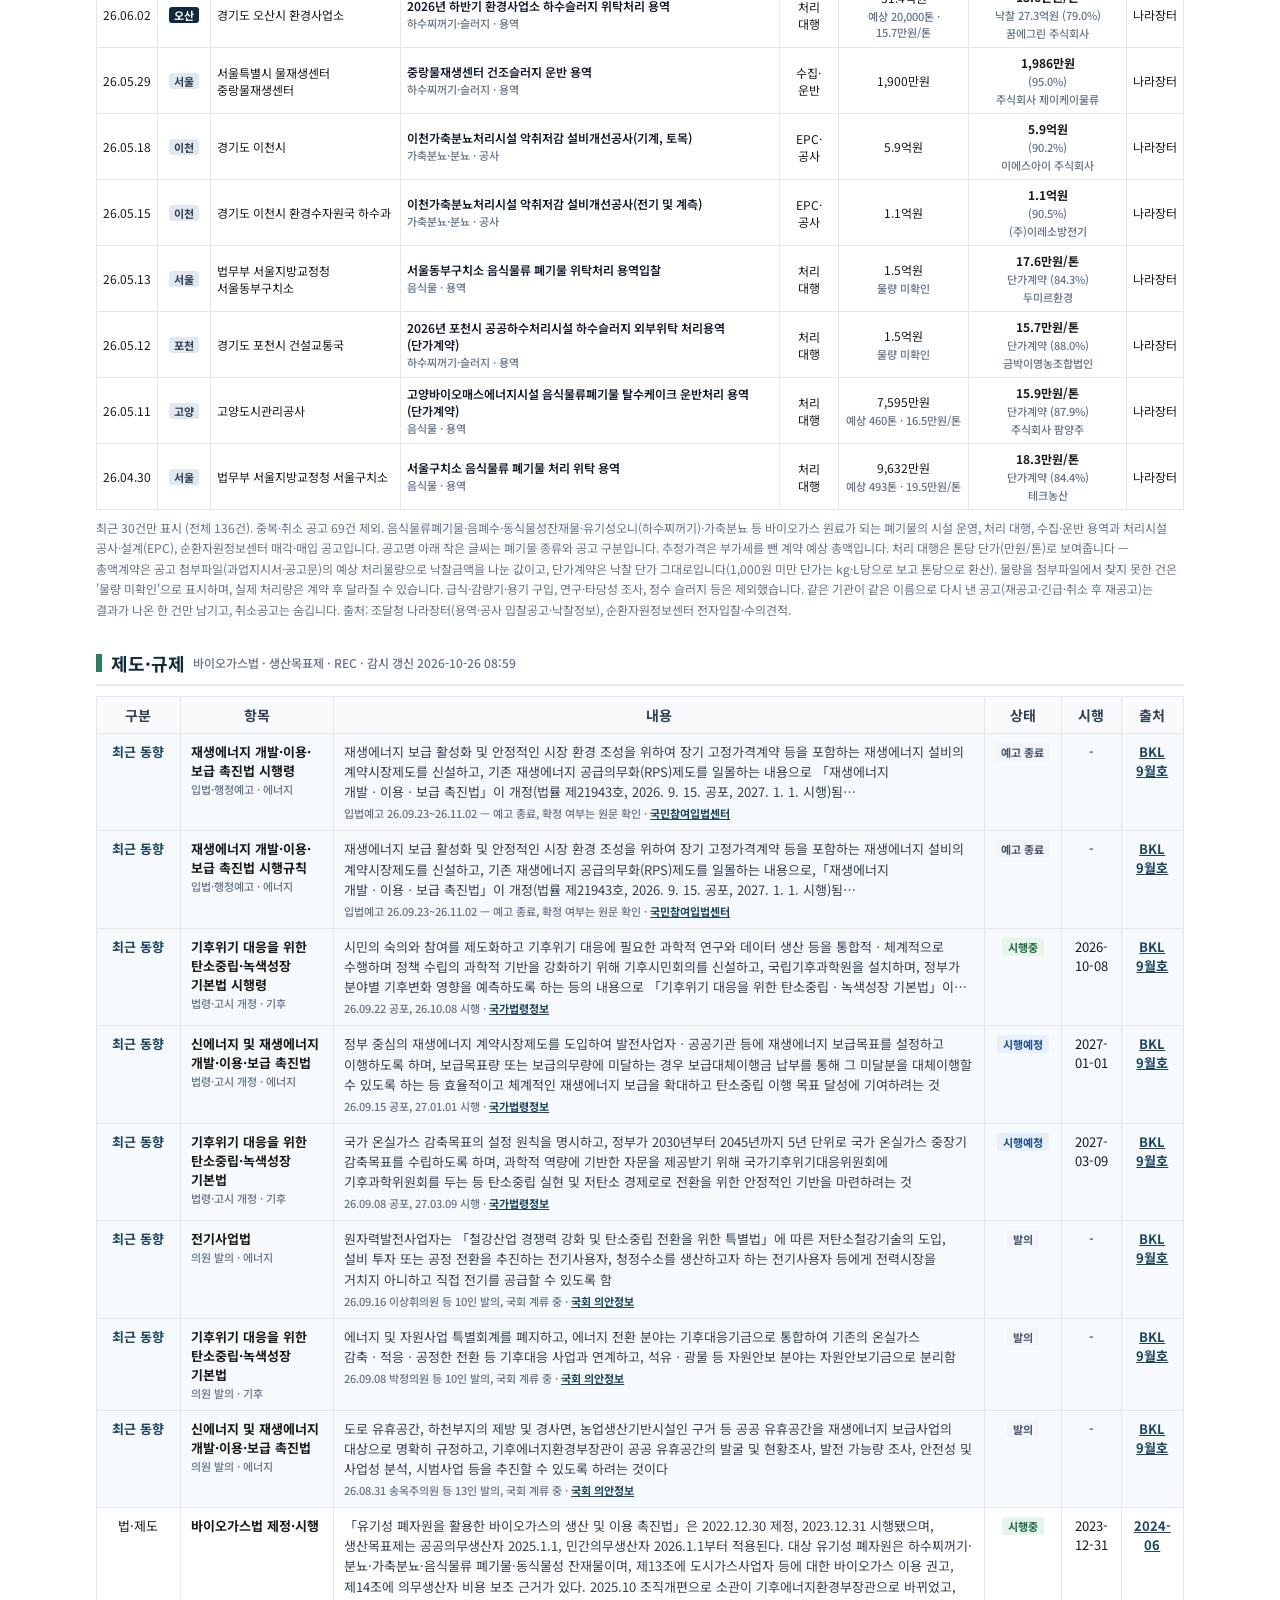
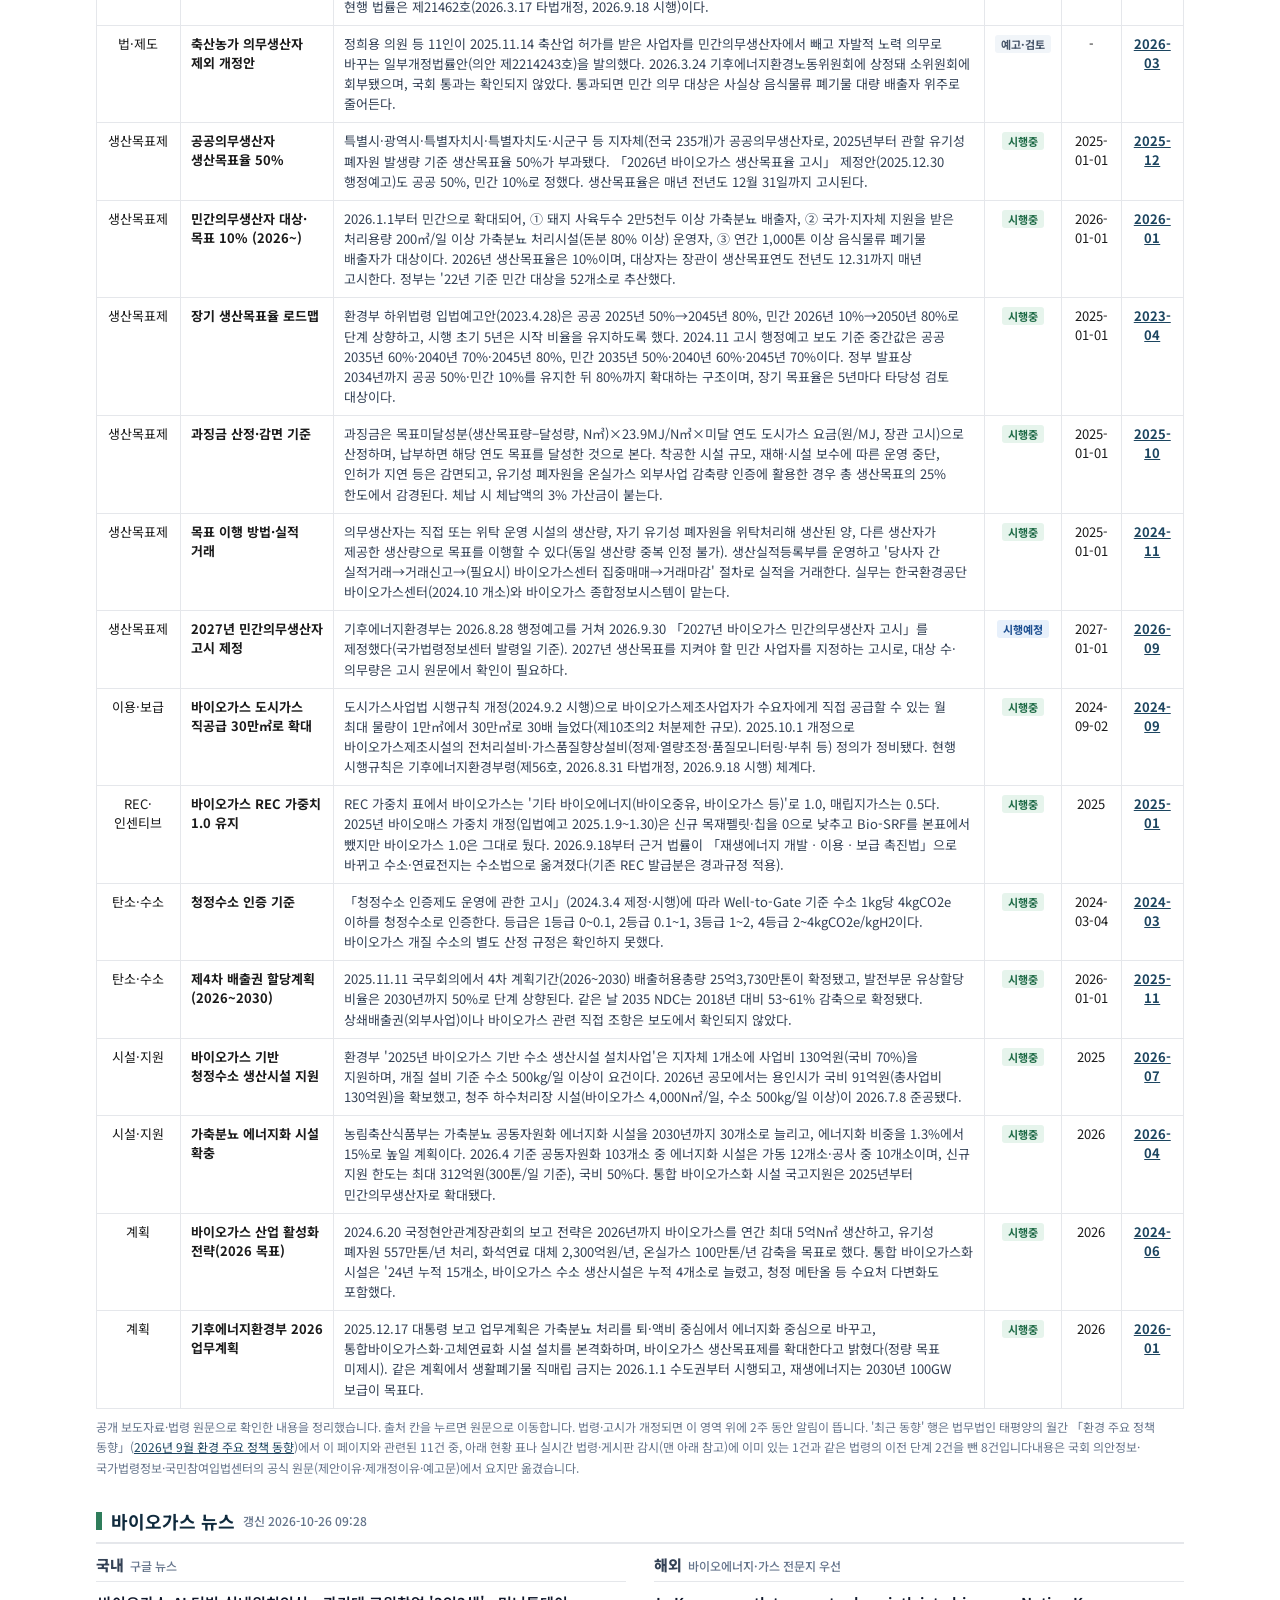
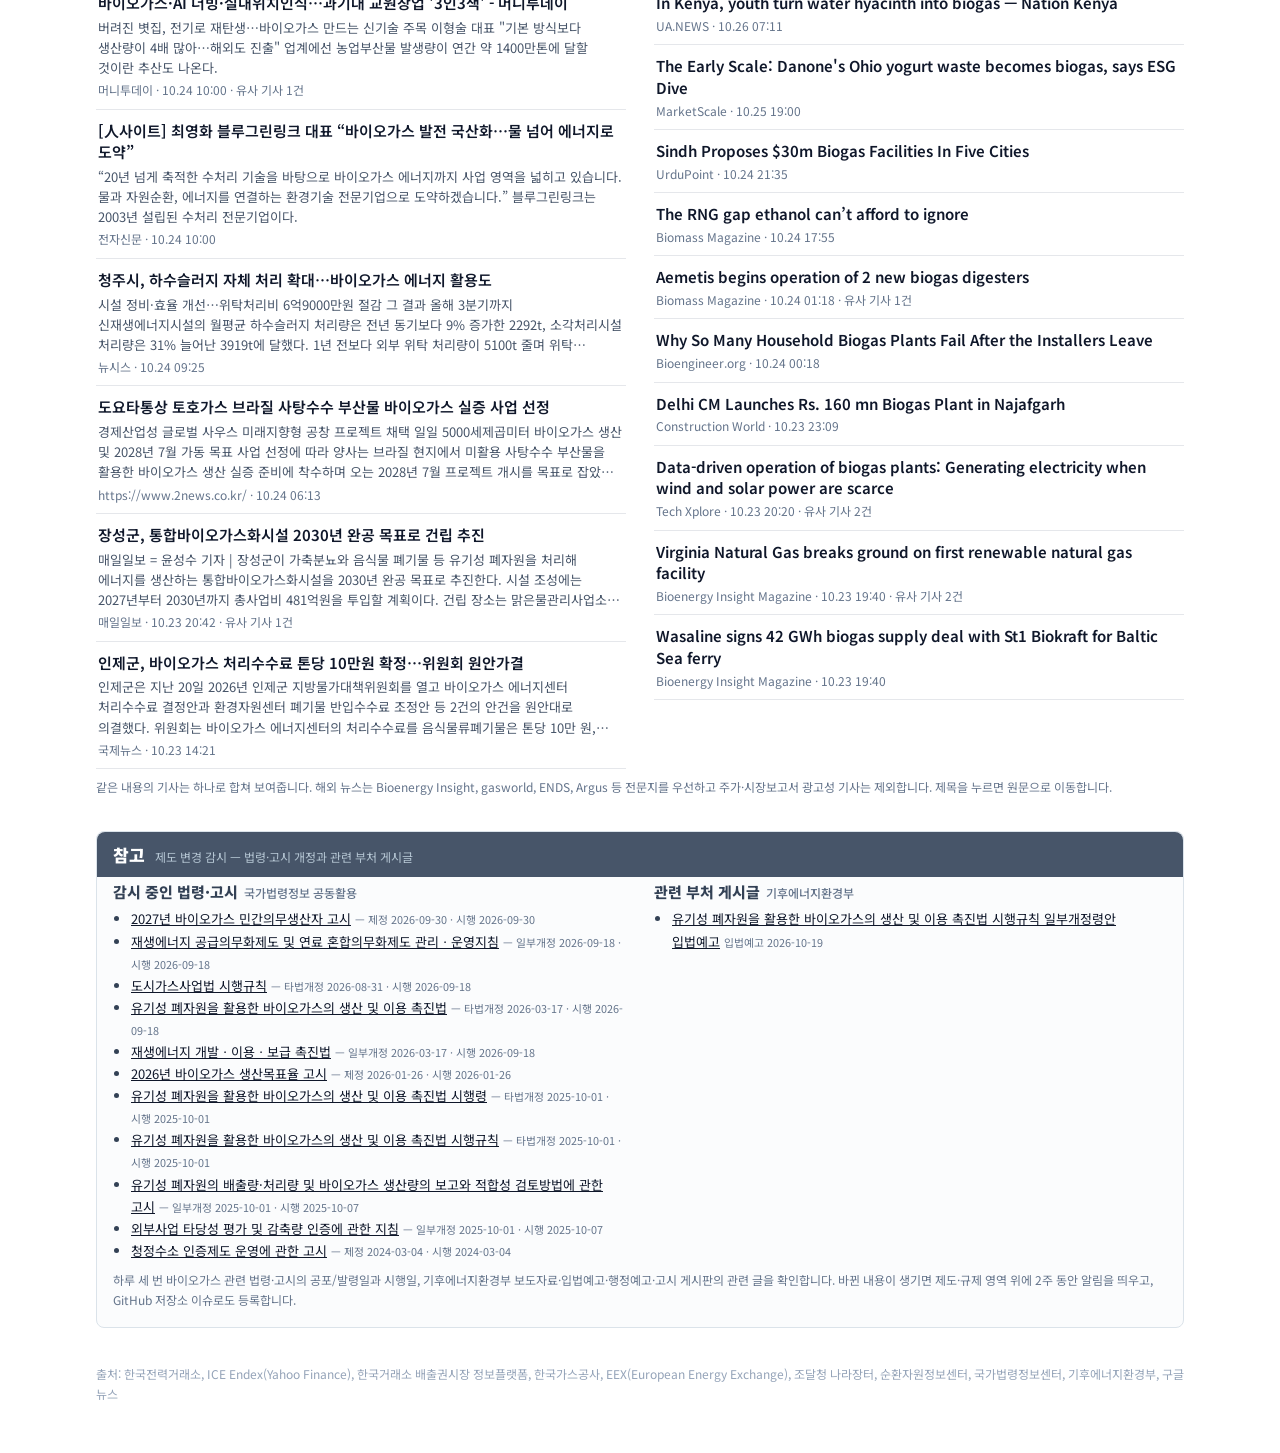
==== commit b9d6e5fe: "배출권 설명 문구 정리 Co-Authored-By: Claude Opus 5.5 <noreply@anthropic.com> Claude-Session: https://claude." ====
--- a/biogas.html
+++ b/biogas.html
@@ -41,7 +41,7 @@
   <div class="note">
     REC: 전력거래소 현물시장 육지 평균가로 거래일(화·목)에만 값이 있어 기준일이 며칠 전일 수 있습니다.
     TTF: ICE Endex 네덜란드 TTF 근월물 종가(Yahoo Finance).
-    KAU·KCU: 한국거래소 배출권시장 정보플랫폼 일자별 종가. KAU는 최근 거래일에 거래량이 가장 많은 연도물, KCU(국내 상쇄배출권)는 거래가 드물어 최근 실제 거래일 종가이며 같은 날 KAU 대비 비율을 비고에 적습니다.
+    KAU·KCU: 한국거래소 배출권시장 정보플랫폼 일자별 종가. KAU는 최근 거래일에 거래량이 가장 많은 연도물, KCU(국내 상쇄배출권)는 거래가 드물어 최근 실제 거래일 종가이며, 그 시점 같은 연도물 KAU(예: KCU25↔KAU25) 대비 비율을 비고에 적습니다.
     EU 배출권: 실물 EUA를 보유한 런던증권거래소 상장상품(SparkChange Physical Carbon EUA ETC, 유로 표시) 종가로, EUA 1톤 가격에 연동되는 무료 일간 대용치입니다(Yahoo Finance). 원/톤은 원/유로 환율로 환산합니다.
     천연가스 도매요금: 한국가스공사 도시가스용 도매요금 평균(원료비+공급비, 부가세 별도, 매월 1일 기준).
     프랑스 GO 경매: EEX가 분기마다(2·5·8·11월) 공개하는 프랑스 바이오가스 원산지보증서 경매의 전체 가중평균 낙찰가(기준가격).
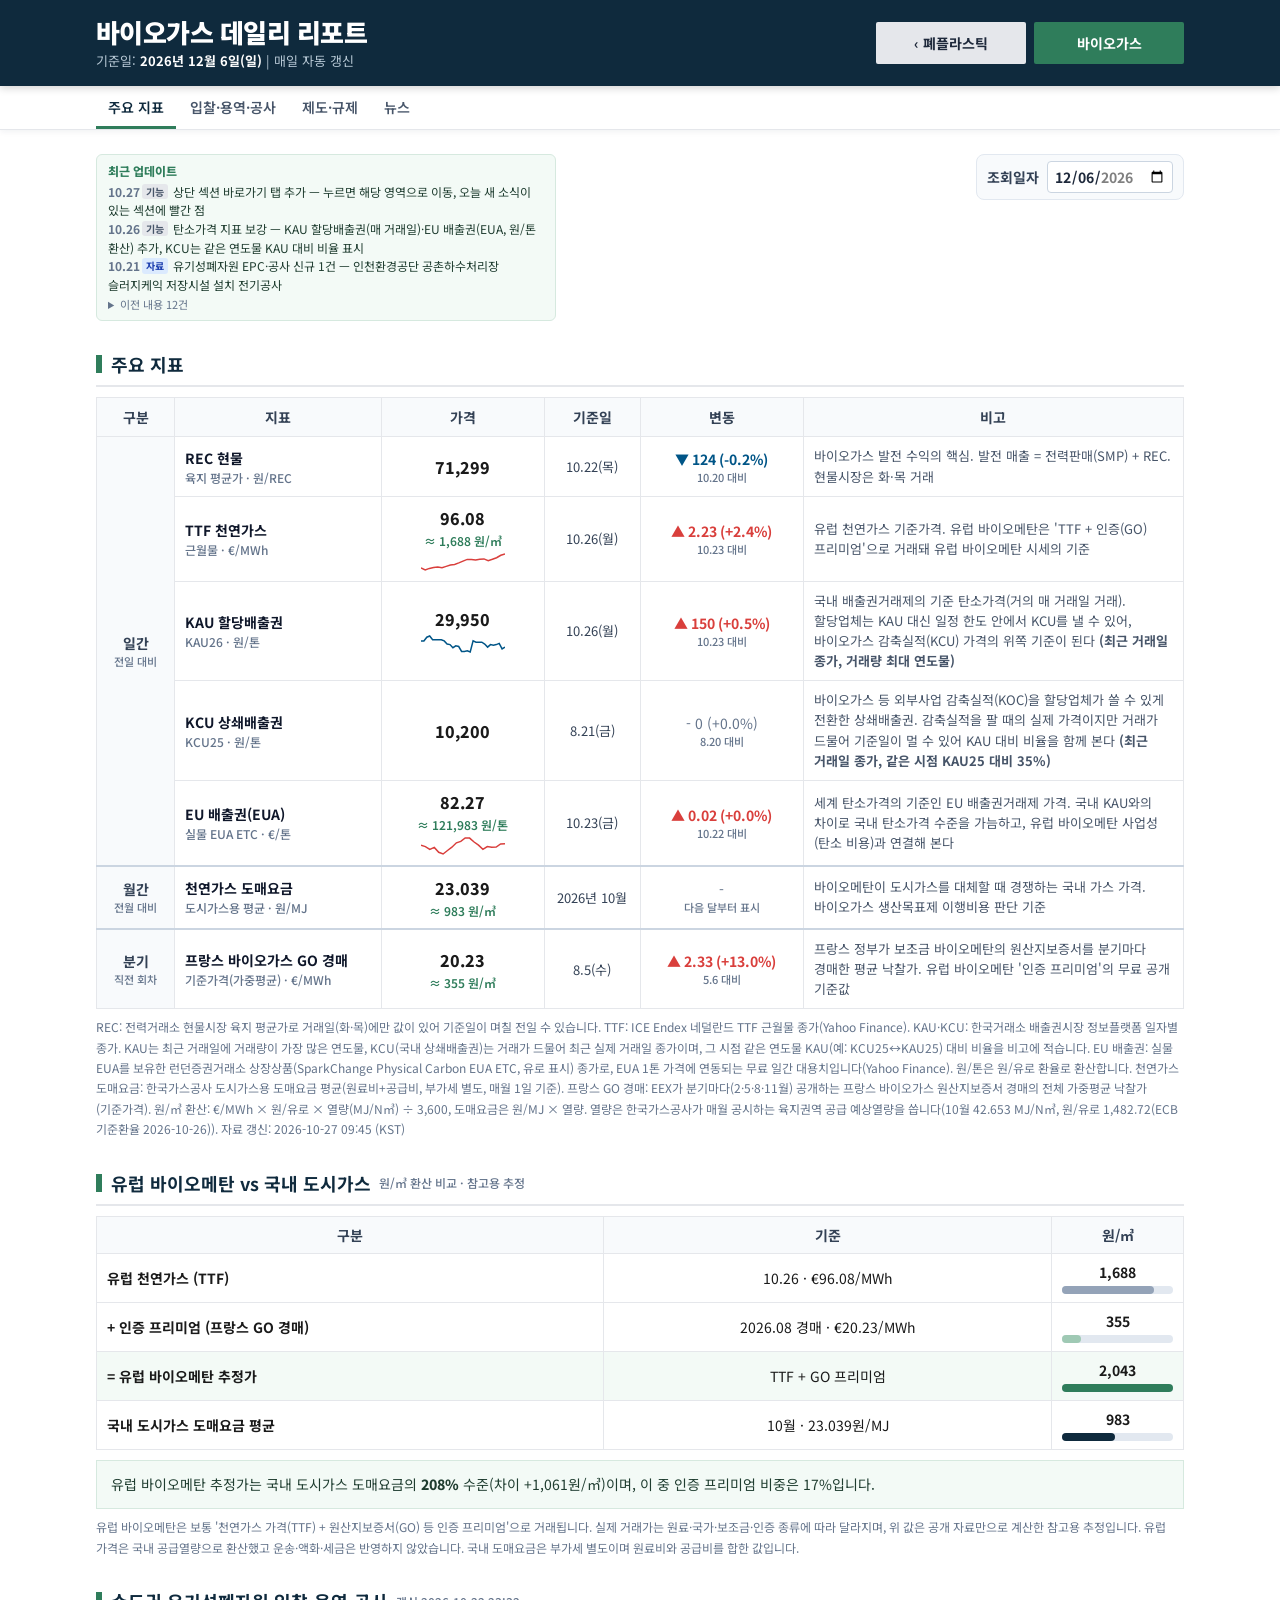
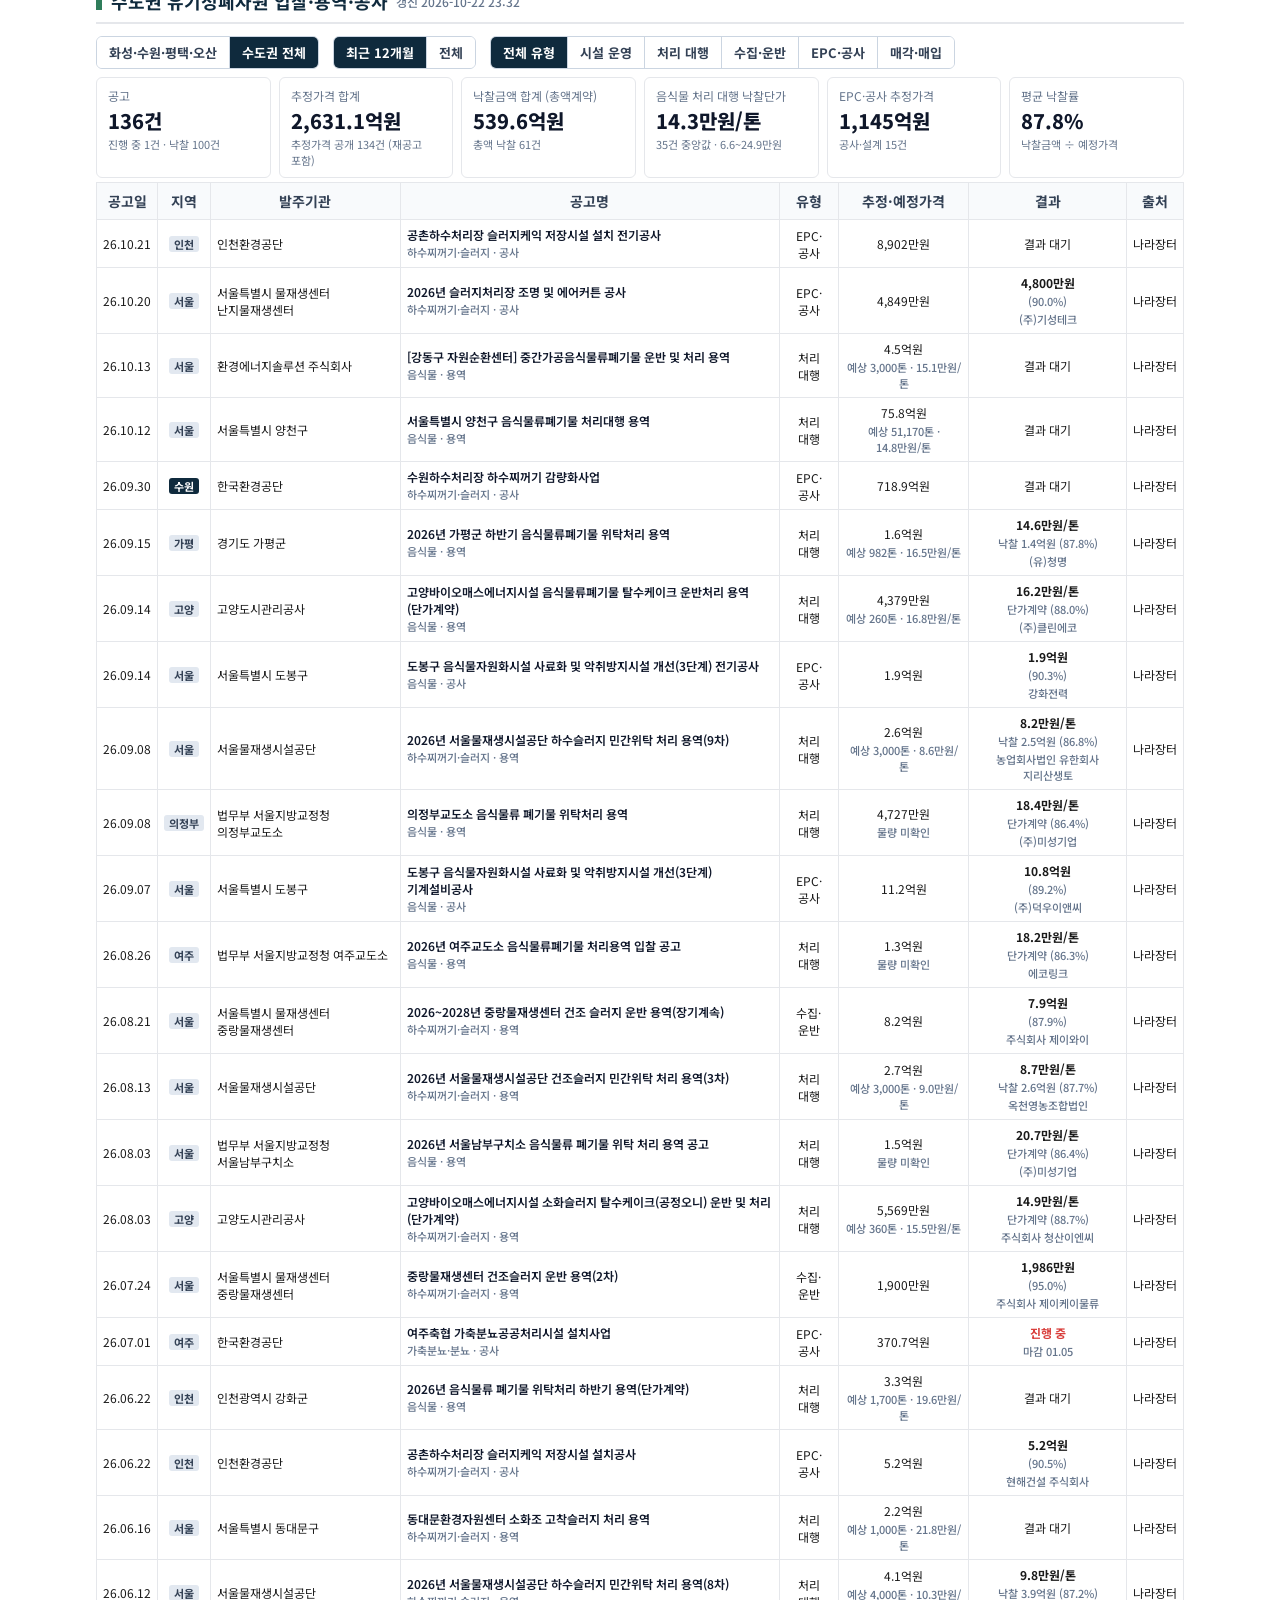
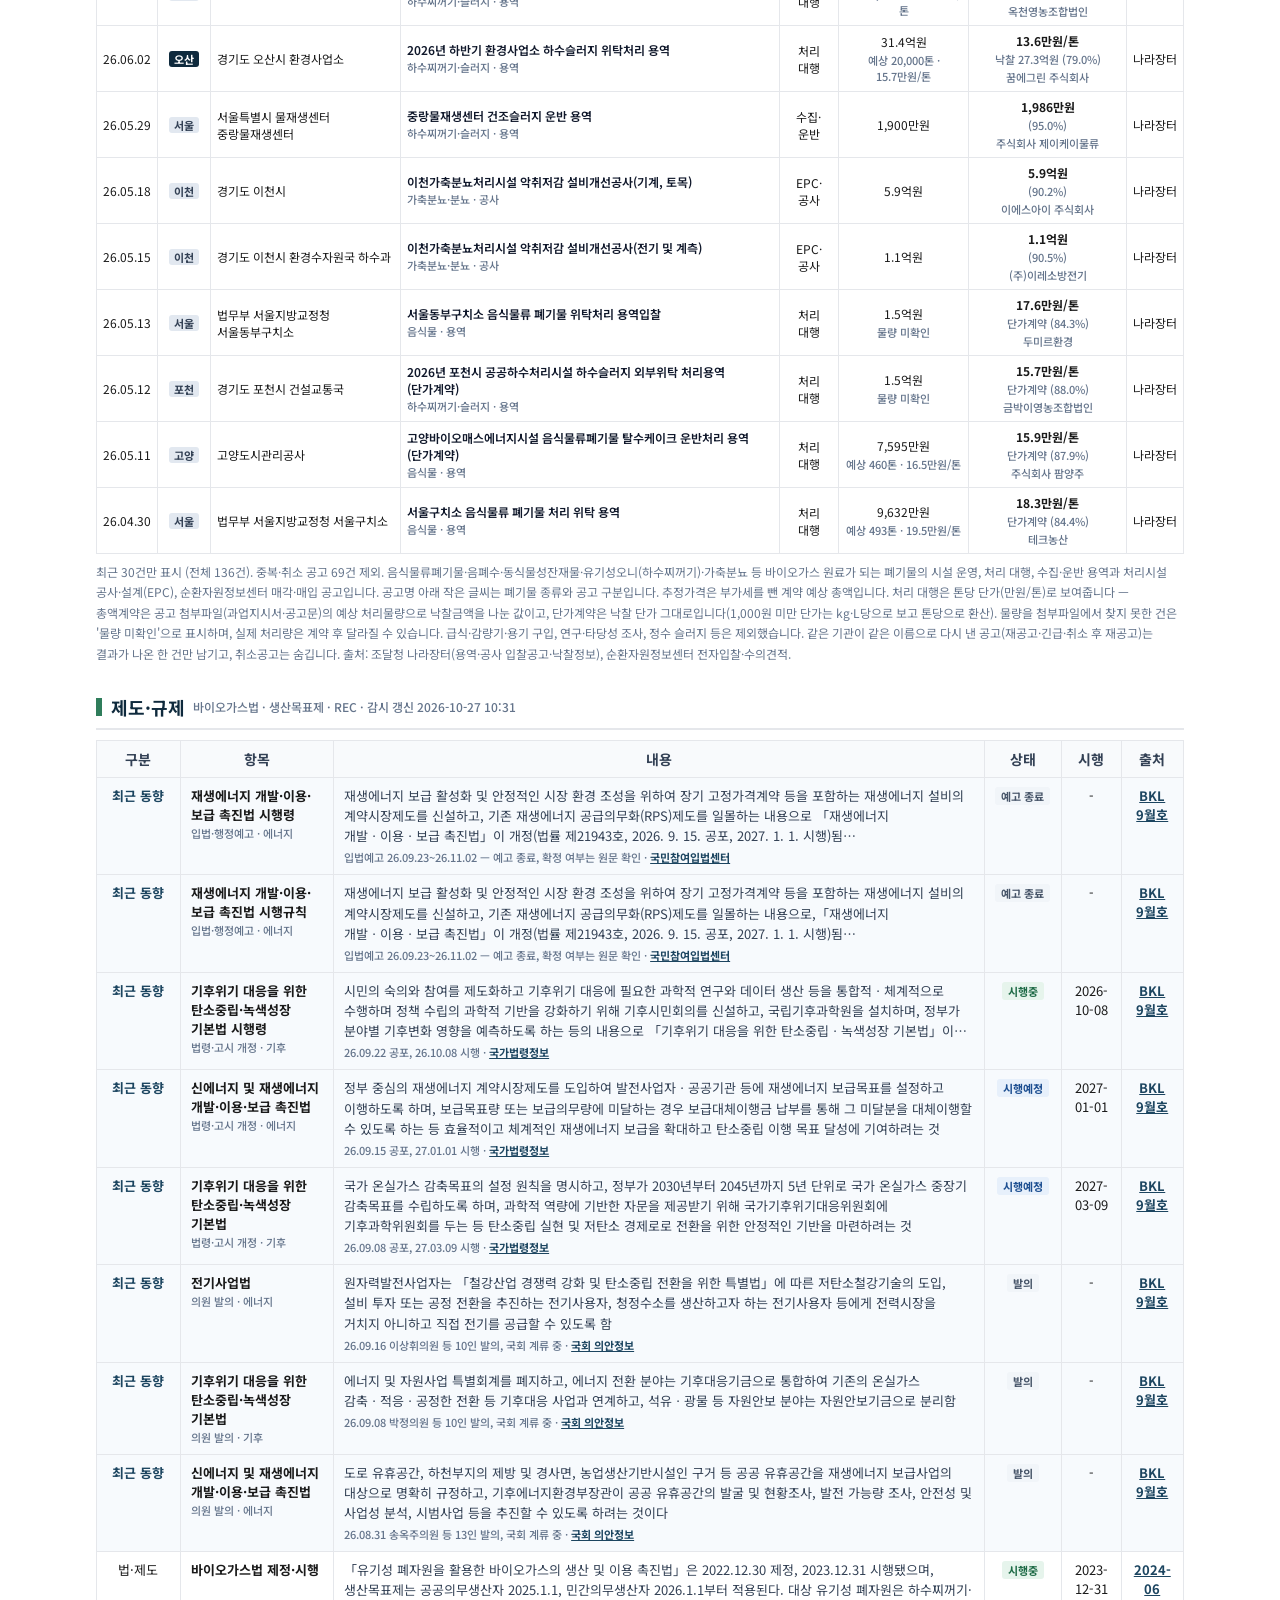
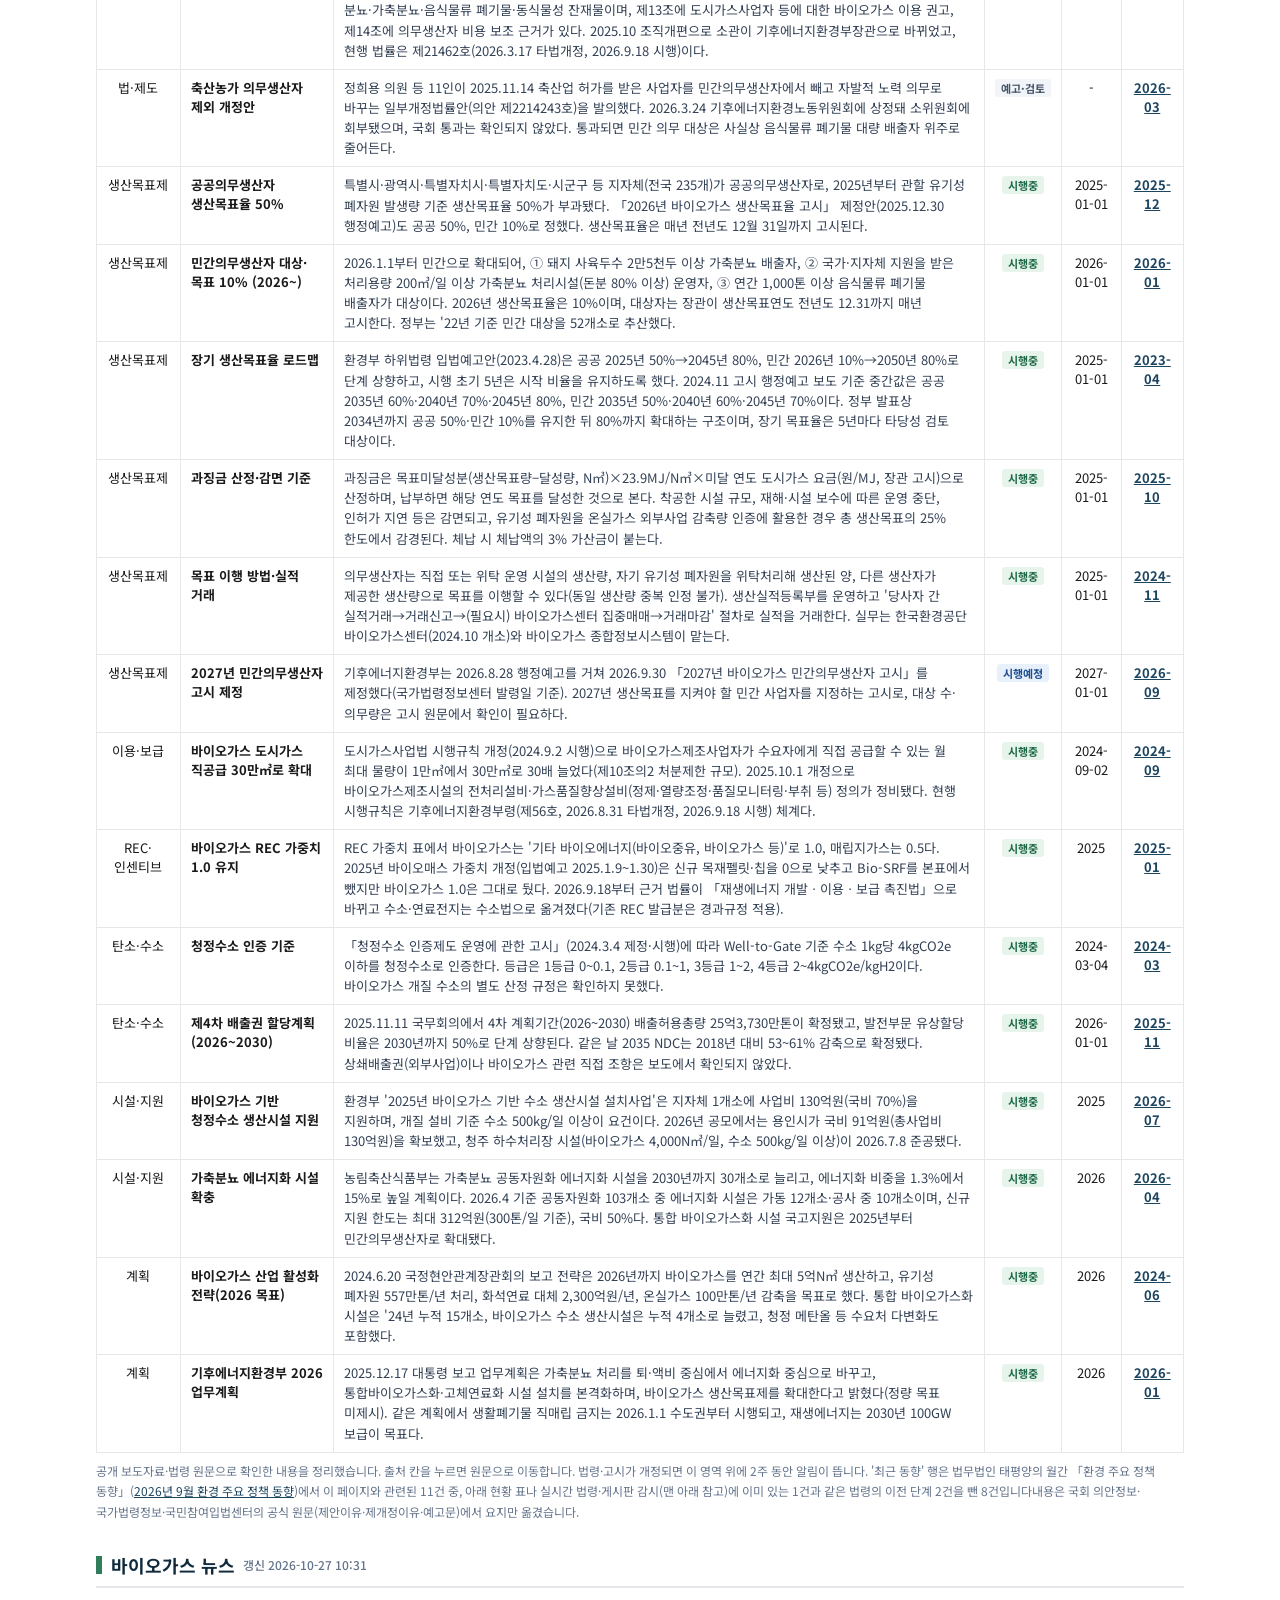
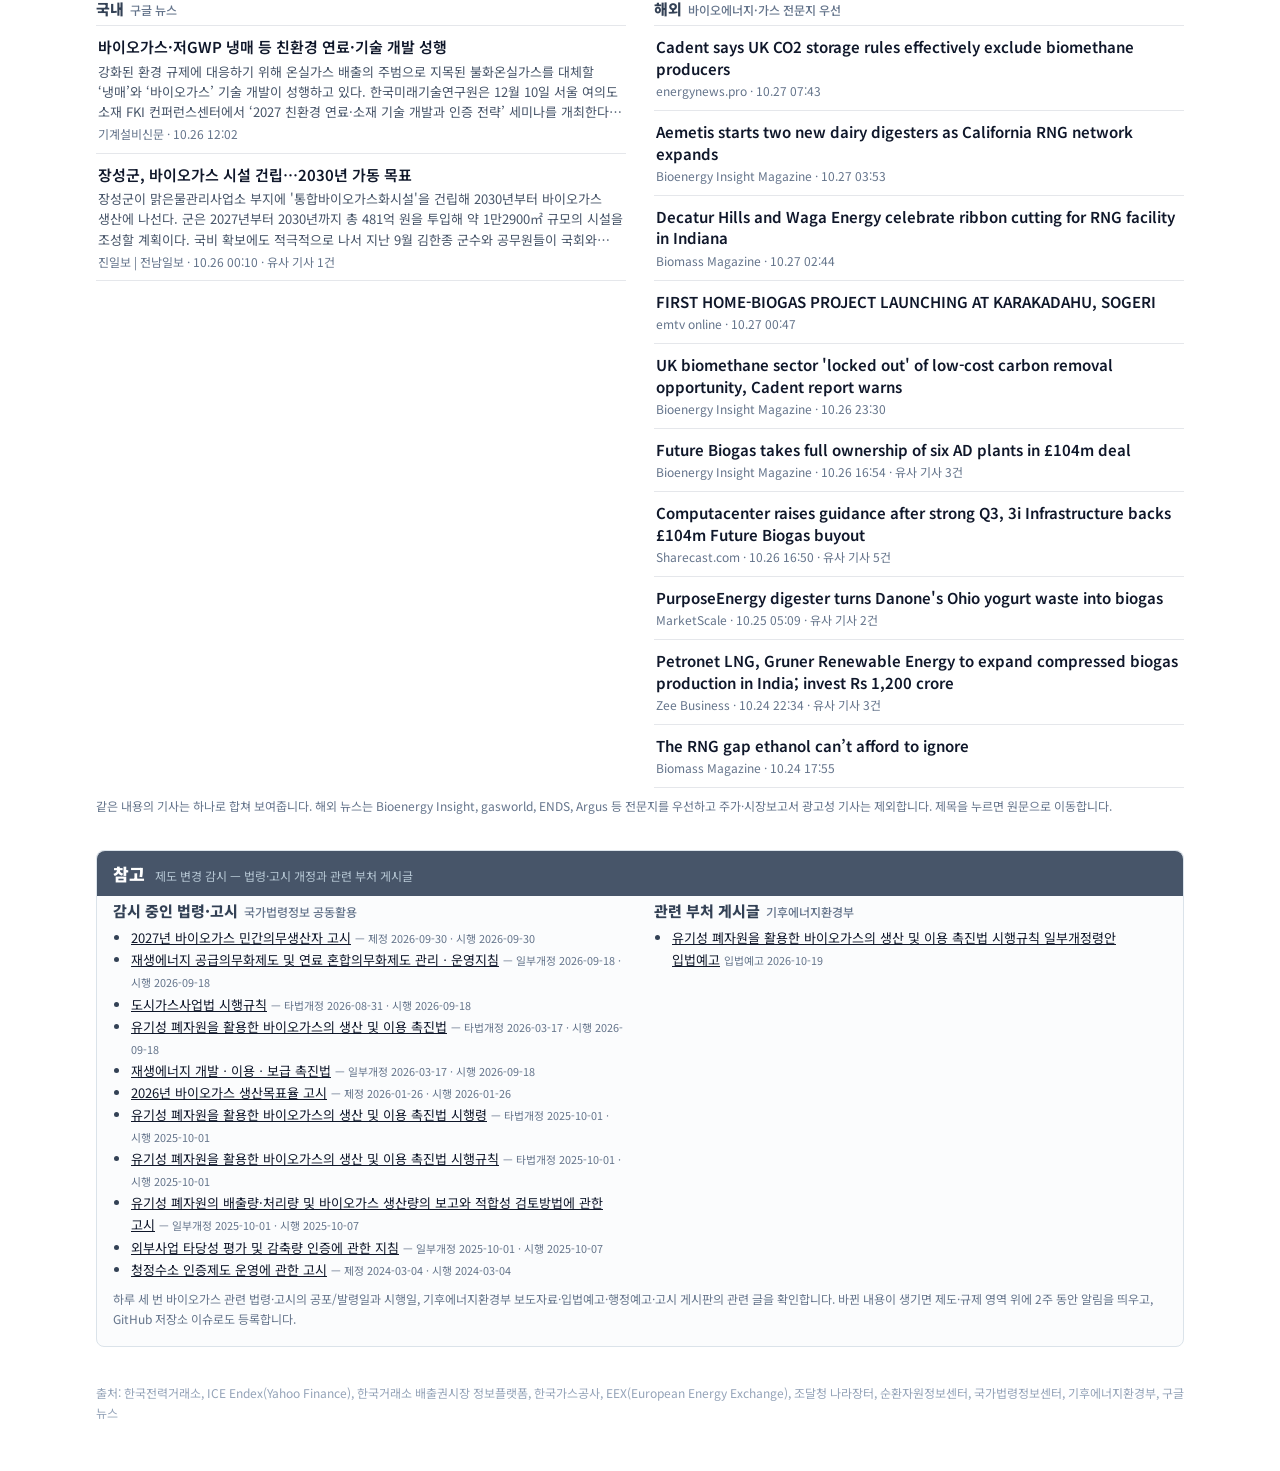
==== commit a79eaf8d: "상단 섹션 바로가기 탭(오늘 새 소식 점), 헤더 부제 간소화, 아파트 '신규' 집계는 최근 7일 공고만 Co-Authored-By: Claude Opus 5.5 <noreply@" ====
--- a/biogas.html
+++ b/biogas.html
@@ -5,14 +5,14 @@
 <meta name="viewport" content="width=device-width, initial-scale=1.0">
 <title>바이오가스 데일리 리포트</title>
 <link href="https://fonts.googleapis.com/css2?family=Noto+Sans+KR:wght@400;500;700;900&display=swap" rel="stylesheet">
-<link rel="stylesheet" href="assets/board.css?v=20261020b">
+<link rel="stylesheet" href="assets/board.css?v=20261027a">
 </head>
 <body>
 <header class="site-header">
   <div class="in">
     <div>
       <h1>바이오가스 데일리 리포트</h1>
-      <p class="sub">기준일: <b id="baseDate">-</b> | REC · TTF · 배출권(KAU·KCU·EUA) · 천연가스 도매요금 · 유럽 GO 경매 · 유기성폐자원 입찰 · 제도 · 뉴스</p>
+      <p class="sub">기준일: <b id="baseDate">-</b> | 매일 자동 갱신</p>
     </div>
     <nav class="menu">
       <a href="plastic.html">‹ 폐플라스틱</a>
@@ -32,7 +32,7 @@
   </div>
   <div id="pastNote" class="pastnote"></div>
 
-  <h2>주요 지표</h2>
+  <h2 id="ind" data-nav="주요 지표" data-dot="도매요금|GO 경매|KCU|KAU|배출권|REC">주요 지표</h2>
   <table class="ind">
     <colgroup><col class="c-cyc"><col class="c-nm"><col class="c-v"><col class="c-d"><col class="c-chg"><col class="c-why"></colgroup>
     <thead><tr><th>구분</th><th>지표</th><th>가격</th><th>기준일</th><th>변동</th><th class="why">비고</th></tr></thead>
@@ -52,7 +52,7 @@
   <h2>유럽 바이오메탄 vs 국내 도시가스 <small>원/㎥ 환산 비교 · 참고용 추정</small></h2>
   <div id="extra"></div>
 
-  <h2>수도권 유기성폐자원 입찰·용역·공사 <small id="bioUpd"></small></h2>
+  <h2 id="bio" data-nav="입찰·용역·공사" data-dot="유기성폐자원">수도권 유기성폐자원 입찰·용역·공사 <small id="bioUpd"></small></h2>
   <div class="ctl">
     <div class="rp-seg" id="bioScope"><button type="button" data-v="focus">화성·수원·평택·오산</button><button type="button" data-v="cap" class="on">수도권 전체</button></div>
     <div class="rp-seg" id="bioPeriod"><button type="button" data-v="365" class="on">최근 12개월</button><button type="button" data-v="1100">전체</button></div>
@@ -68,7 +68,7 @@
     공고명 아래 작은 글씨는 폐기물 종류와 공고 구분입니다. 추정가격은 부가세를 뺀 계약 예상 총액입니다. 처리 대행은 톤당 단가(만원/톤)로 보여줍니다 — 총액계약은 공고 첨부파일(과업지시서·공고문)의 예상 처리물량으로 낙찰금액을 나눈 값이고, 단가계약은 낙찰 단가 그대로입니다(1,000원 미만 단가는 kg·L당으로 보고 톤당으로 환산). 물량을 첨부파일에서 찾지 못한 건은 '물량 미확인'으로 표시하며, 실제 처리량은 계약 후 달라질 수 있습니다.
     급식·감량기·용기 구입, 연구·타당성 조사, 정수 슬러지 등은 제외했습니다. 같은 기관이 같은 이름으로 다시 낸 공고(재공고·긴급·취소 후 재공고)는 결과가 나온 한 건만 남기고, 취소공고는 숨깁니다. 출처: 조달청 나라장터(용역·공사 입찰공고·낙찰정보), 순환자원정보센터 전자입찰·수의견적.</div>
 
-  <h2>제도·규제 <small>바이오가스법 · 생산목표제 · REC · <span id="polUpd"></span></small></h2>
+  <h2 id="pol" data-nav="제도·규제" data-dot="제도|정책 동향">제도·규제 <small>바이오가스법 · 생산목표제 · REC · <span id="polUpd"></span></small></h2>
   <div id="polAlert"></div>
   <table class="cmp pol">
     <thead><tr><th class="h-m">구분</th><th>항목</th><th>내용</th><th>상태</th><th>시행</th><th class="h-m">출처</th></tr></thead>
@@ -76,7 +76,7 @@
   </table>
   <div class="note">공개 보도자료·법령 원문으로 확인한 내용을 정리했습니다. 출처 칸을 누르면 원문으로 이동합니다. 법령·고시가 개정되면 이 영역 위에 2주 동안 알림이 뜹니다. <span id="bklNote"></span></div>
 
-  <h2>바이오가스 뉴스<small id="newsUpd"></small></h2>
+  <h2 id="news" data-nav="뉴스">바이오가스 뉴스<small id="newsUpd"></small></h2>
   <div class="news2">
     <div><h3>국내<span>구글 뉴스</span></h3><ol class="news" id="newsKo"><li class="fl">불러오는 중...</li></ol></div>
     <div><h3>해외<span>바이오에너지·가스 전문지 우선</span></h3><ol class="news" id="newsEn"><li class="fl">불러오는 중...</li></ol></div>
@@ -134,6 +134,7 @@
 };
 </script>
 <script src="assets/board.js?v=20261026a"></script>
+<script src="assets/nav.js?v=20261027a" data-page="biogas"></script>
 <script src="assets/biogas_extra.js?v=20261019b"></script>
 <script src="assets/policy.js?v=20261020c" data-page="biogas" data-bkl="data/bkl_policy.json" data-facts="data/policy_facts_biogas.json" data-state="data/policy_biogas.json" data-order="법·제도,생산목표제,이용·보급,REC·인센티브,탄소·수소,시설·지원,계획"></script>
 </body>
--- a/assets/board.css
+++ b/assets/board.css
@@ -4,6 +4,17 @@
 body { margin:0; font-family:'Noto Sans KR','Malgun Gothic','Apple SD Gothic Neo',sans-serif; color:#1a1a1a; word-break:keep-all; }
 .wrap { max-width:1120px; margin:0 auto; padding:24px 16px 48px; }
 
+/* 섹션 바로가기 탭 */
+.secnav { position:sticky; top:var(--navTop, 0px); z-index:90; background:#fff; border-bottom:1px solid var(--line); box-shadow:0 2px 6px rgba(15,42,61,.06); }
+.secnav .in { max-width:1120px; margin:0 auto; padding:0 16px; display:flex; gap:2px; overflow-x:auto; scrollbar-width:none; }
+.secnav .in::-webkit-scrollbar { display:none; }
+.secnav a { position:relative; flex:0 0 auto; padding:11px 12px 9px; font-size:14px; font-weight:600; color:#475569; text-decoration:none; white-space:nowrap; border-bottom:3px solid transparent; }
+@media (hover:hover) { .secnav a:hover { color:var(--navy); background:var(--bg2); } }
+.secnav a.on { color:var(--navy); border-bottom-color:var(--accent); }
+.secnav a:focus-visible { outline:2px solid var(--navy2); outline-offset:-2px; }
+.secnav .dot { position:absolute; top:7px; right:3px; width:7px; height:7px; border-radius:50%; background:#e11d48; }
+[data-nav] { scroll-margin-top:var(--navOff, 120px); }
+@media print { .secnav { display:none; } }
 .site-header { position:sticky; top:0; z-index:100; background:var(--navy); color:#fff; box-shadow:0 2px 8px rgba(0,0,0,.18); }
 .site-header .in { max-width:1120px; margin:0 auto; padding:16px; display:flex; align-items:center; justify-content:space-between; gap:16px; flex-wrap:wrap; }
 .site-header h1 { margin:0; font-size:26px; font-weight:900; letter-spacing:-.02em; line-height:1.2; }
@@ -156,6 +167,7 @@
 
 @media (max-width:760px) {
   .site-header { position:static; }
+  .secnav a { padding:10px 10px 8px; font-size:13px; } .secnav .in { padding:0 8px; }
   .site-header .in { padding:12px 14px; gap:10px; }
   .site-header h1 { font-size:21px; }
   .menu { width:100%; } .menu a { flex:1; min-width:0; height:38px; font-size:13px; }
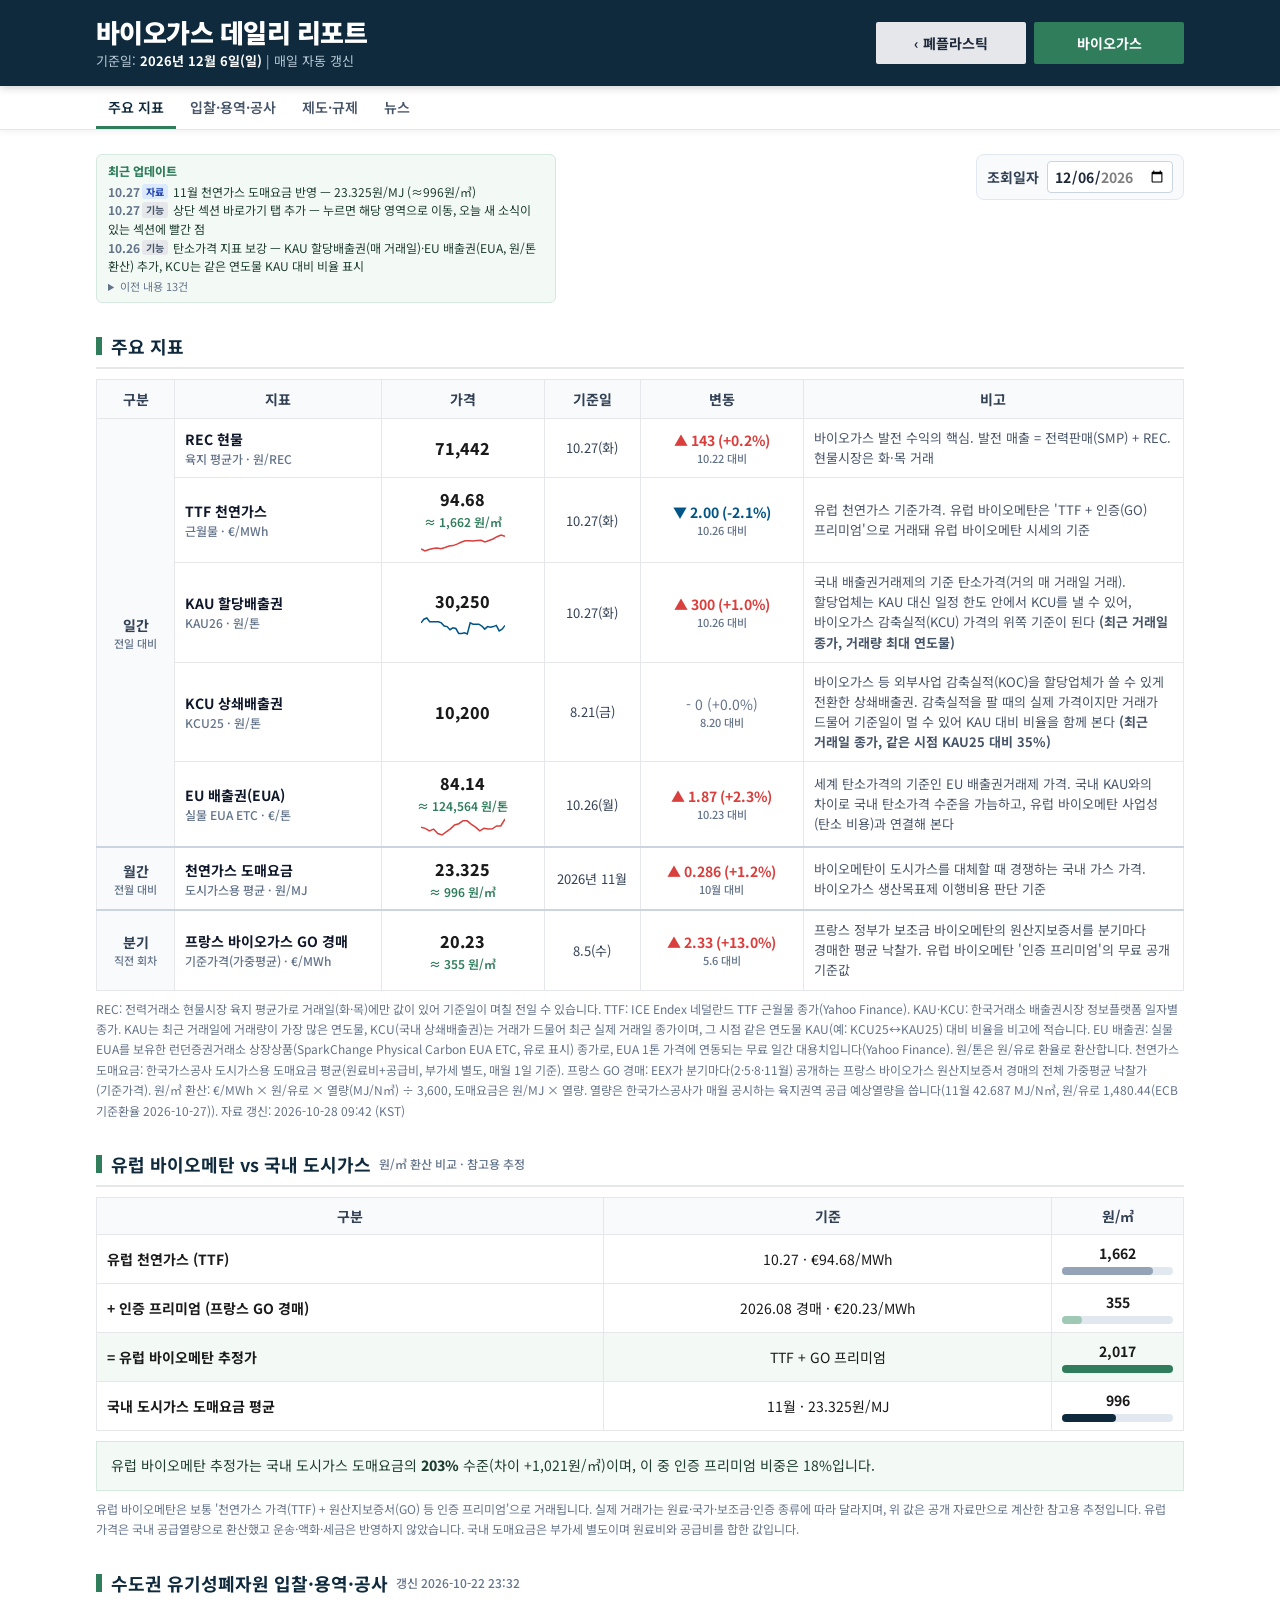
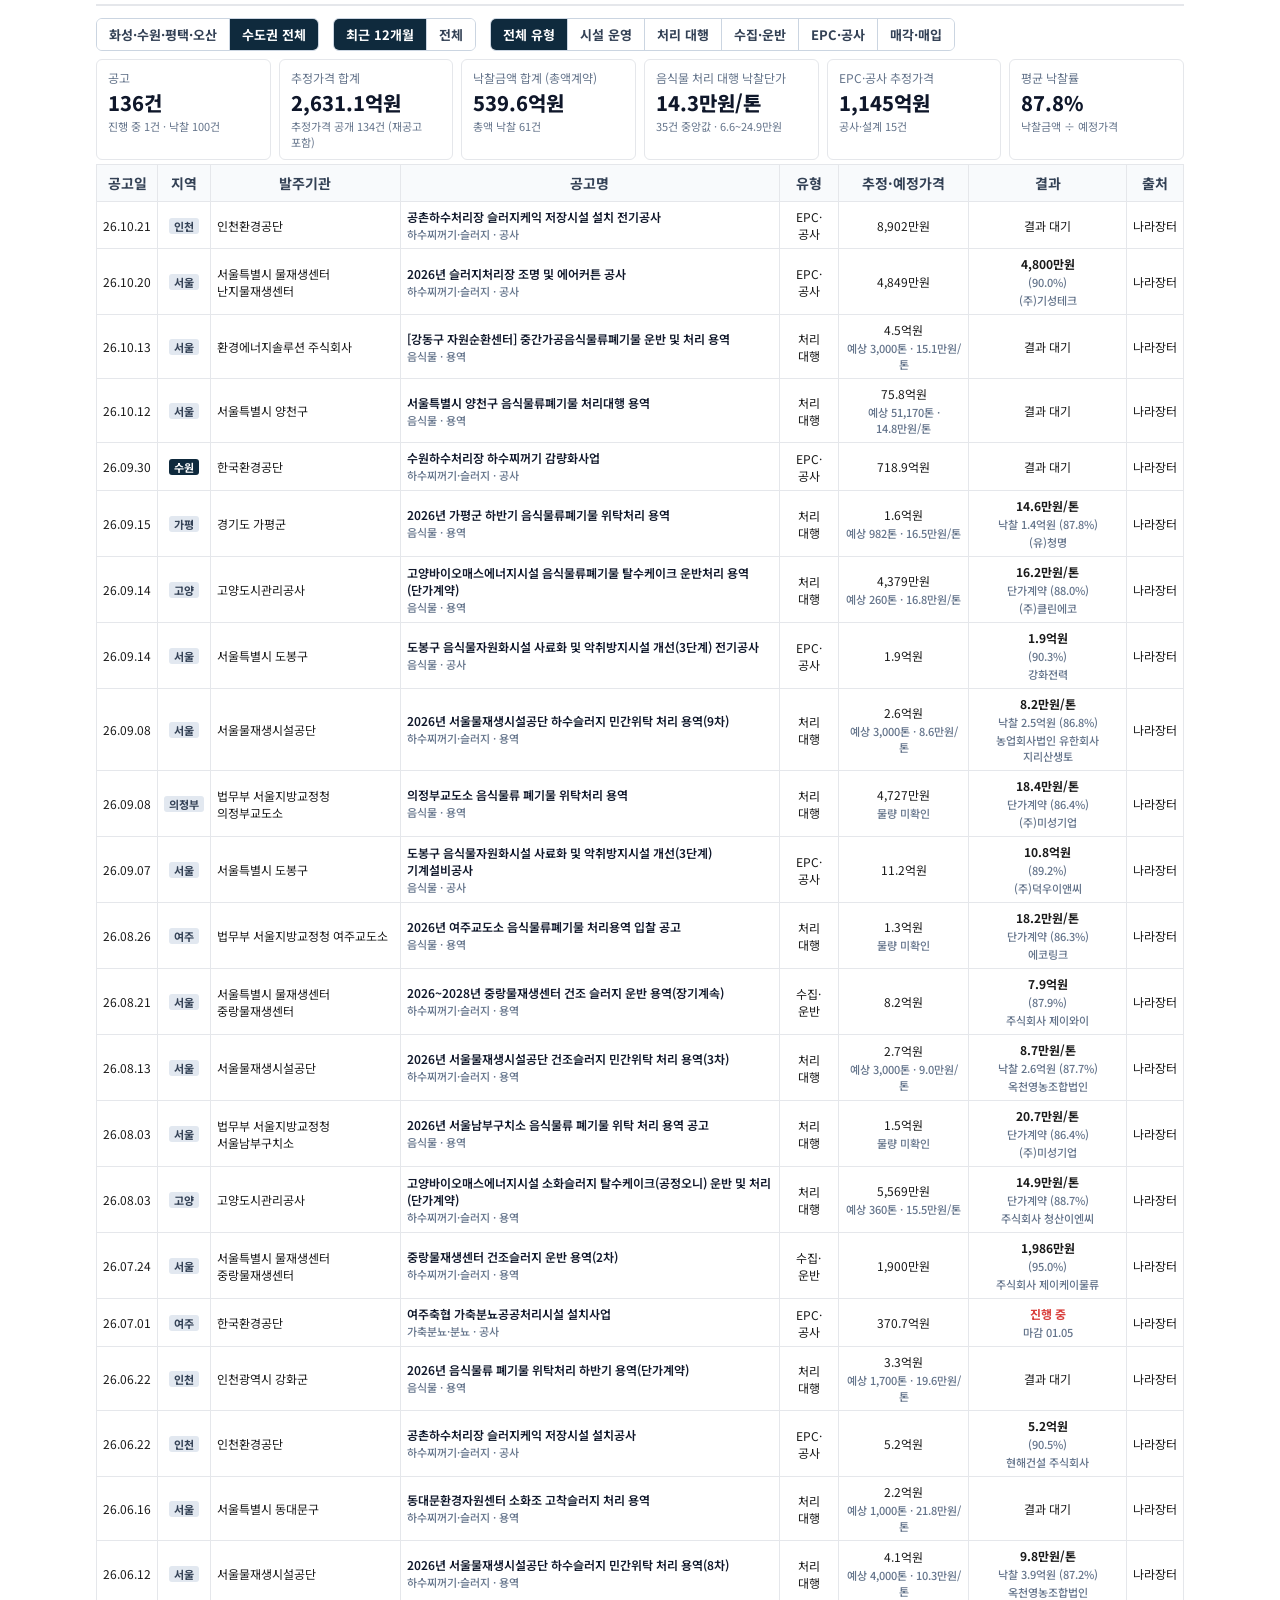
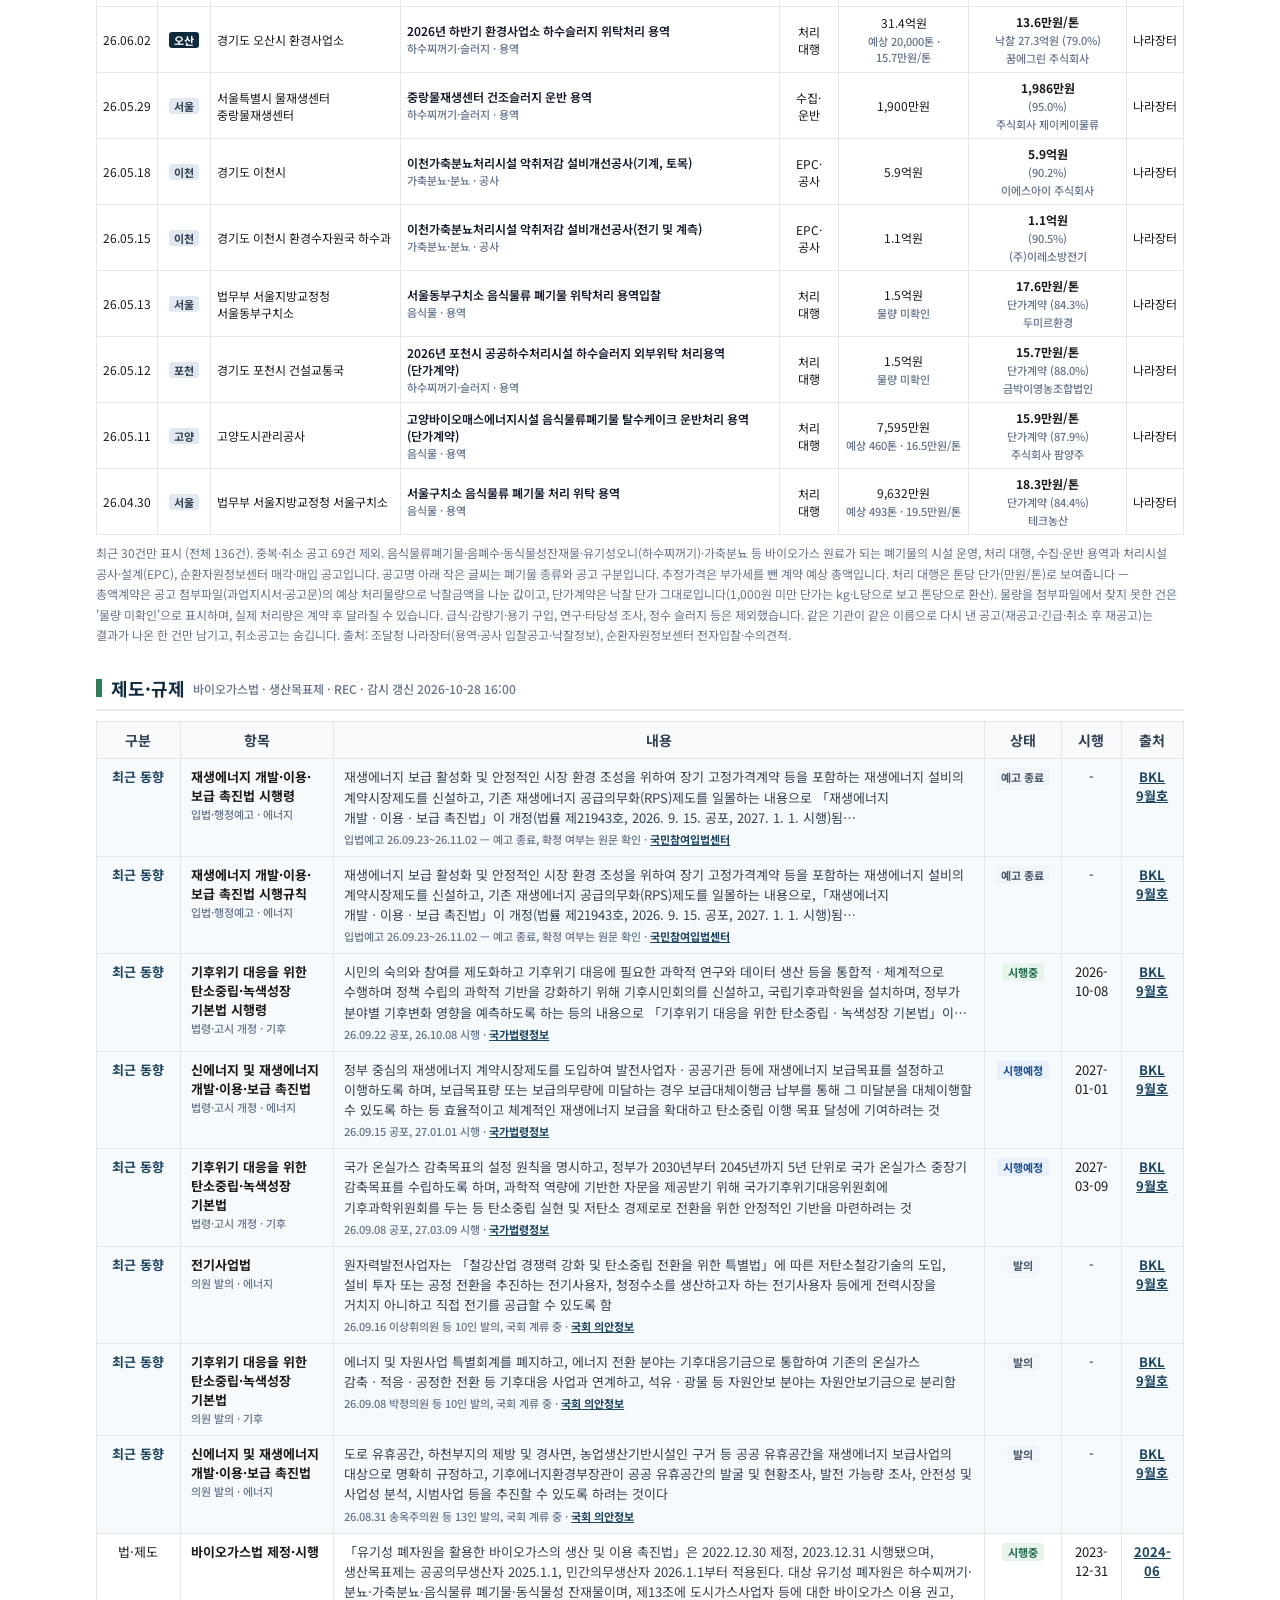
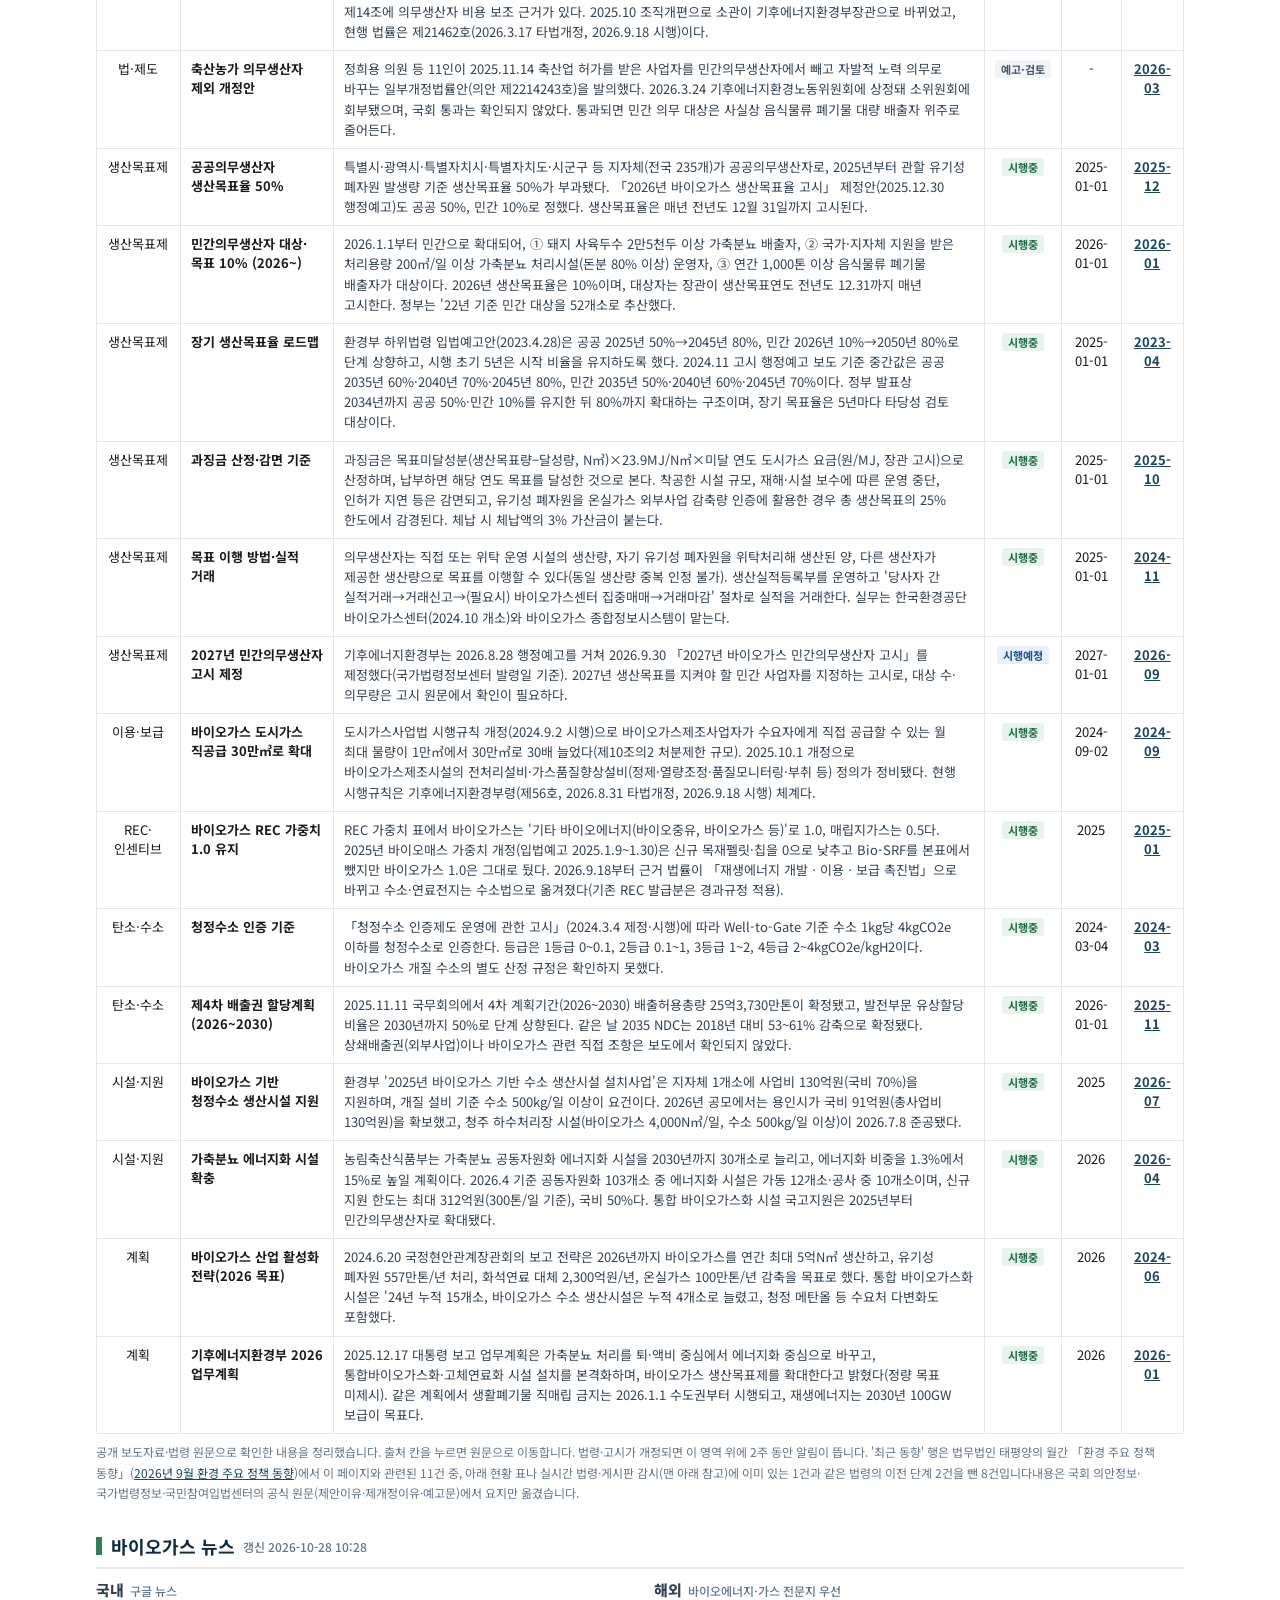
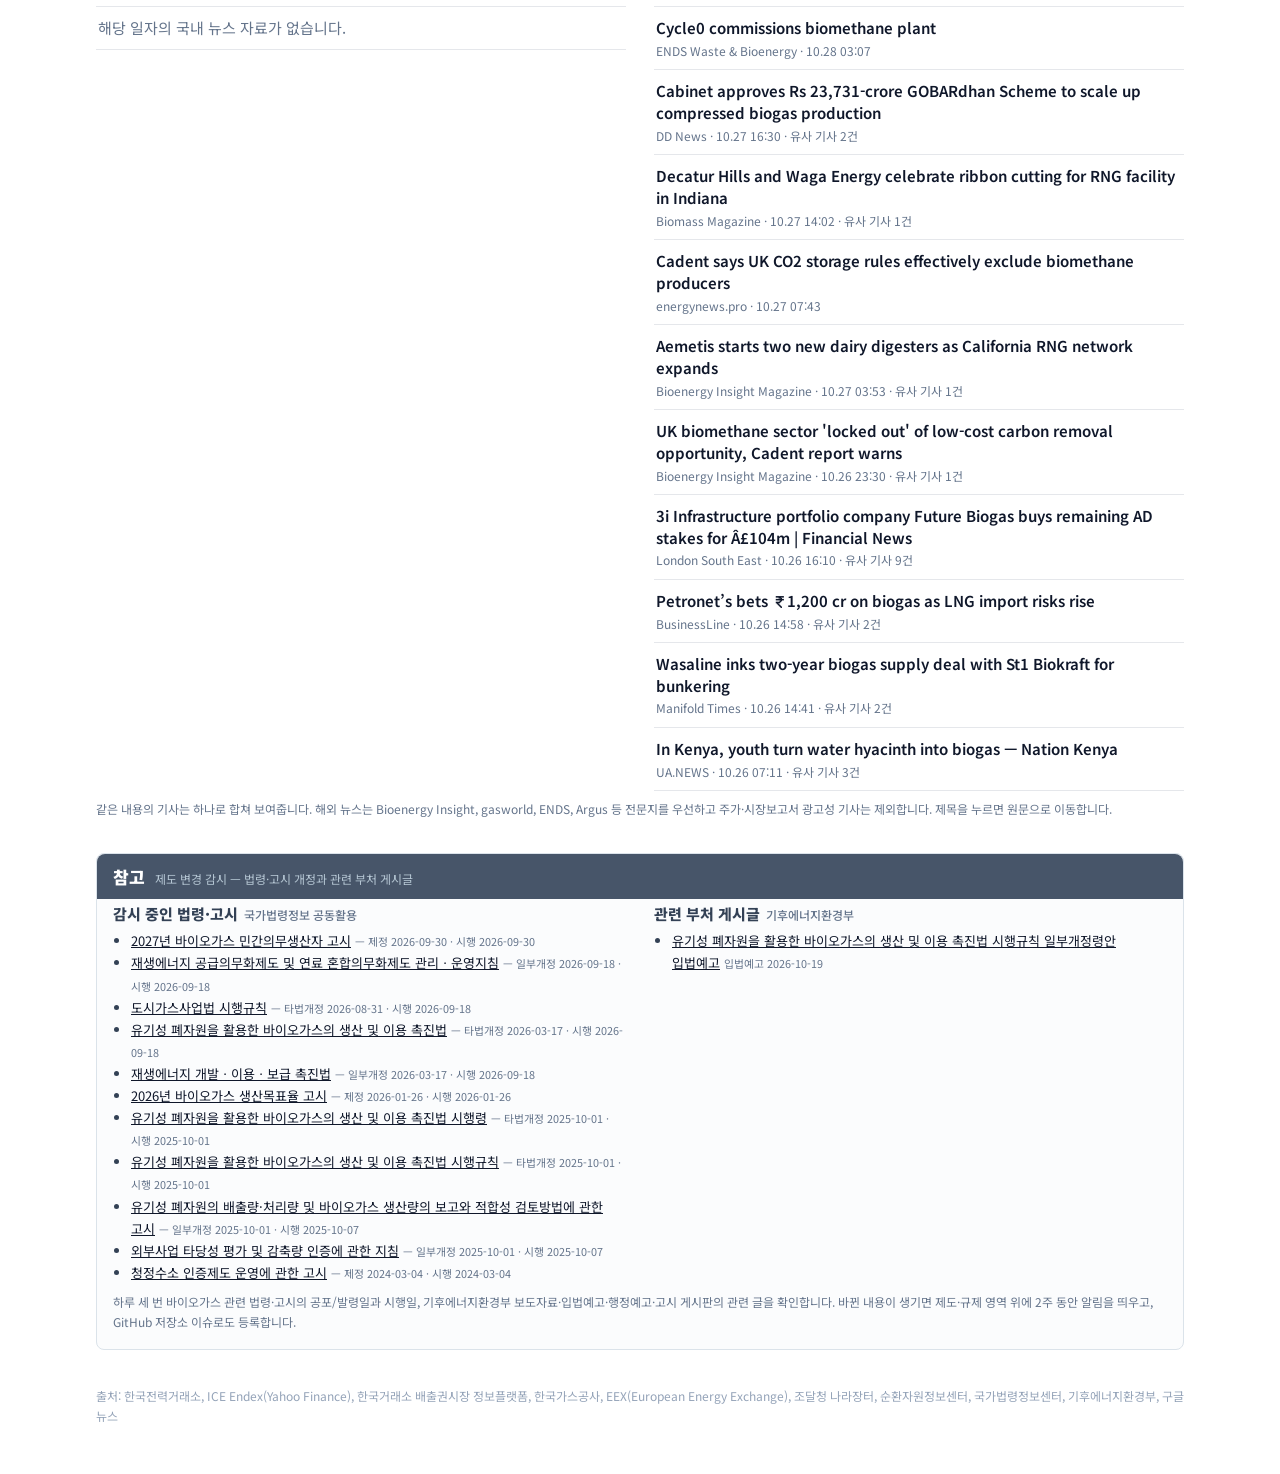
==== commit e27188c6: "오늘 업데이트된 행·결과 강조, 결과 공유(문구+인포보드 행 링크) - build_updates: 소식에 공고 id·종류(new/res) 기록 - mark.js: 오늘 신규 행 N" ====
--- a/biogas.html
+++ b/biogas.html
@@ -5,7 +5,7 @@
 <meta name="viewport" content="width=device-width, initial-scale=1.0">
 <title>바이오가스 데일리 리포트</title>
 <link href="https://fonts.googleapis.com/css2?family=Noto+Sans+KR:wght@400;500;700;900&display=swap" rel="stylesheet">
-<link rel="stylesheet" href="assets/board.css?v=20261027a">
+<link rel="stylesheet" href="assets/board.css?v=20261028a">
 </head>
 <body>
 <header class="site-header">
@@ -134,8 +134,9 @@
 };
 </script>
 <script src="assets/board.js?v=20261026a"></script>
+<script src="assets/mark.js?v=20261028b" data-page="biogas"></script>
 <script src="assets/nav.js?v=20261027a" data-page="biogas"></script>
-<script src="assets/biogas_extra.js?v=20261019b"></script>
+<script src="assets/biogas_extra.js?v=20261028a"></script>
 <script src="assets/policy.js?v=20261020c" data-page="biogas" data-bkl="data/bkl_policy.json" data-facts="data/policy_facts_biogas.json" data-state="data/policy_biogas.json" data-order="법·제도,생산목표제,이용·보급,REC·인센티브,탄소·수소,시설·지원,계획"></script>
 </body>
 </html>
--- a/assets/board.css
+++ b/assets/board.css
@@ -199,3 +199,19 @@
   table.cmp.ref td { border:0; text-align:left; padding:5px 10px; font-size:13px; }
   ol.news li { font-size:14px; }
 }
+
+/* 오늘 업데이트된 행·결과 강조, 결과 공유 (assets/mark.js) */
+tr.mk-new > td { background:#fef2f2; }
+.mk-badge { display:inline-block; margin-right:6px; padding:0 5px; border-radius:4px; background:#dc2626; color:#fff; font-size:10px; font-weight:800; line-height:16px; vertical-align:1px; letter-spacing:.02em; }
+td.res { position:relative; }
+td.res.mk-res { background:#fee2e2; box-shadow:inset 3px 0 0 #dc2626; }
+td.res.mk-res b { color:#b91c1c; }
+tr.mk-flash > td { animation:mkFlash 1.1s ease-in-out 4; }
+@keyframes mkFlash { 50% { background:#fecaca; } }
+@media (prefers-reduced-motion: reduce) { tr.mk-flash > td { animation:none; background:#fecaca; } }
+.shr { position:absolute; top:4px; right:4px; display:inline-flex; align-items:center; justify-content:center; width:26px; height:26px; padding:0; border:1px solid #cbd5e1; border-radius:6px; background:#fff; color:var(--navy2); cursor:pointer; opacity:0; transition:opacity .15s; box-shadow:0 1px 3px rgba(15,42,61,.12); }
+tr:hover .shr, .shr:focus-visible { opacity:1; }
+.shr:hover { background:var(--bg2); border-color:var(--navy2); }
+@media (hover:none) { .shr { opacity:.75; position:static; margin-top:4px; } }
+.mk-toast { position:fixed; left:50%; bottom:24px; transform:translate(-50%, 20px); z-index:200; max-width:calc(100% - 32px); padding:10px 16px; border-radius:8px; background:var(--navy); color:#fff; font-size:13px; opacity:0; pointer-events:none; transition:opacity .2s, transform .2s; }
+.mk-toast.on { opacity:1; transform:translate(-50%, 0); }
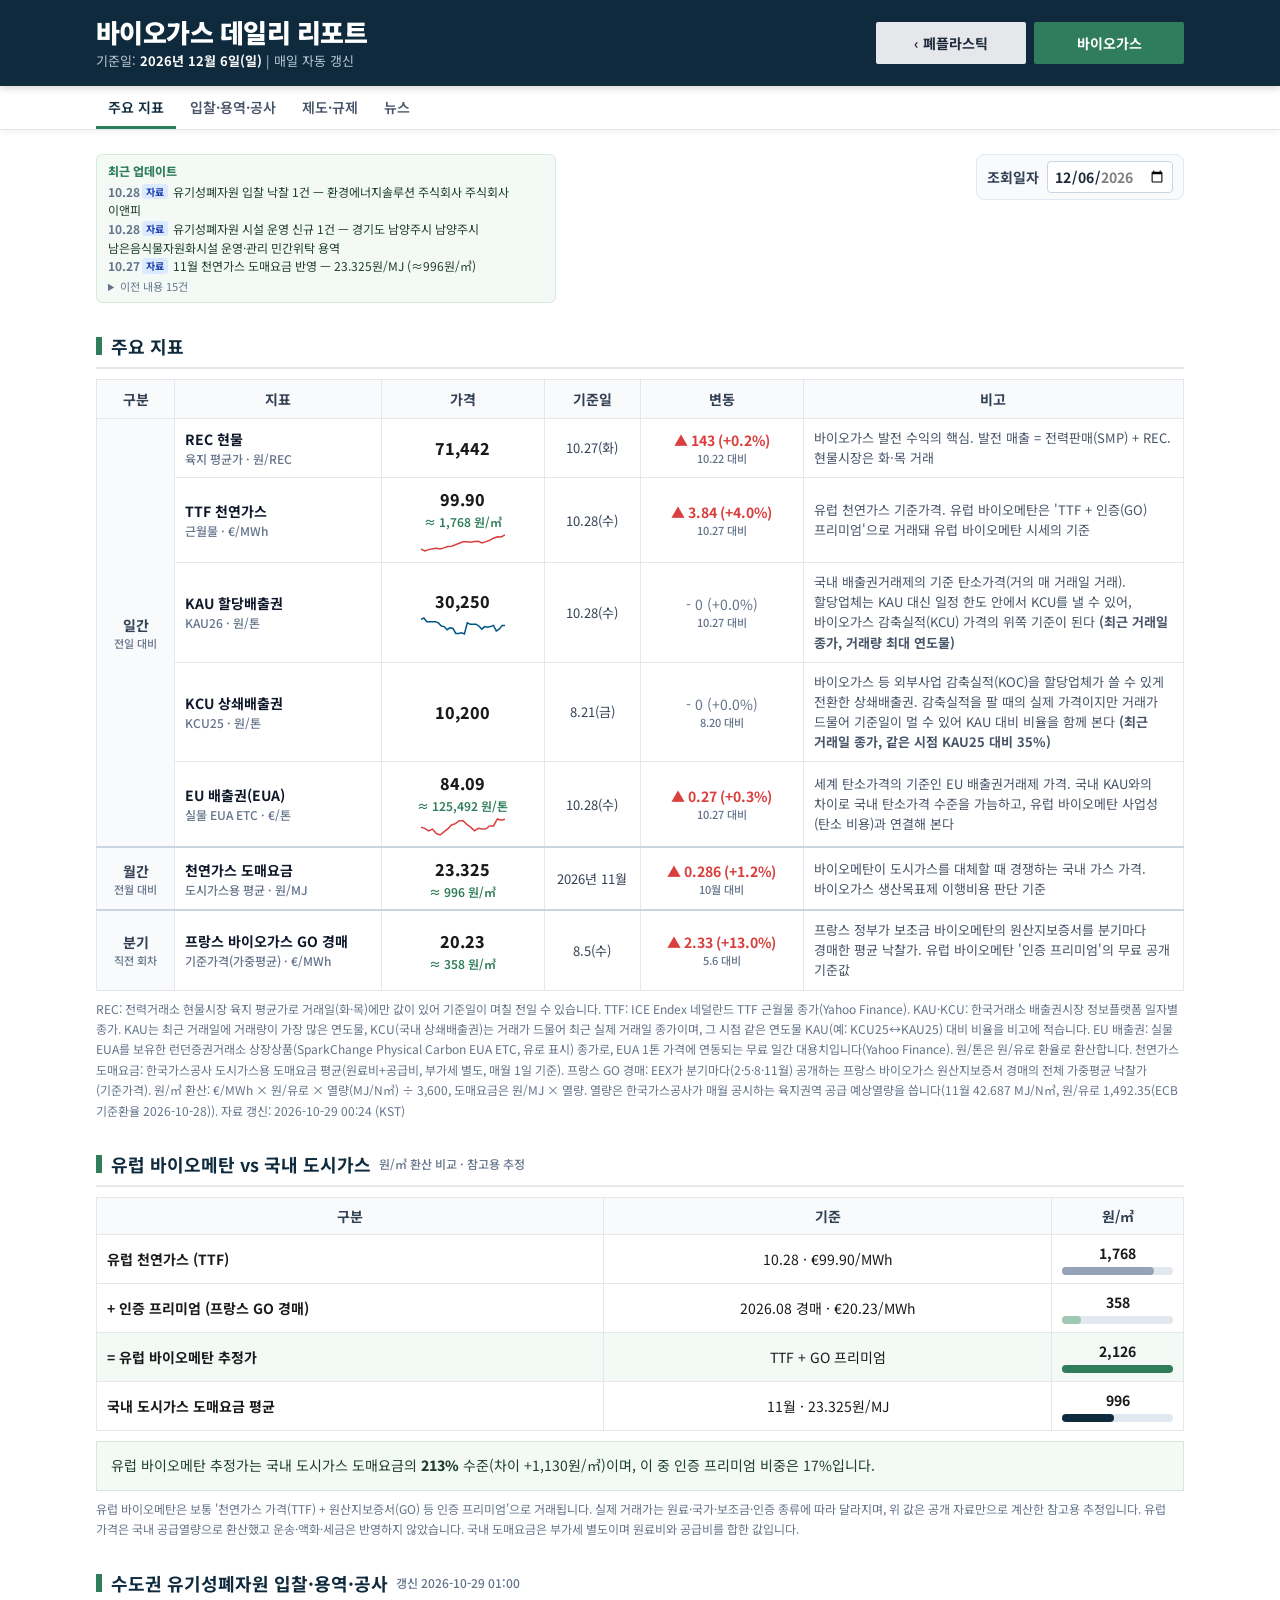
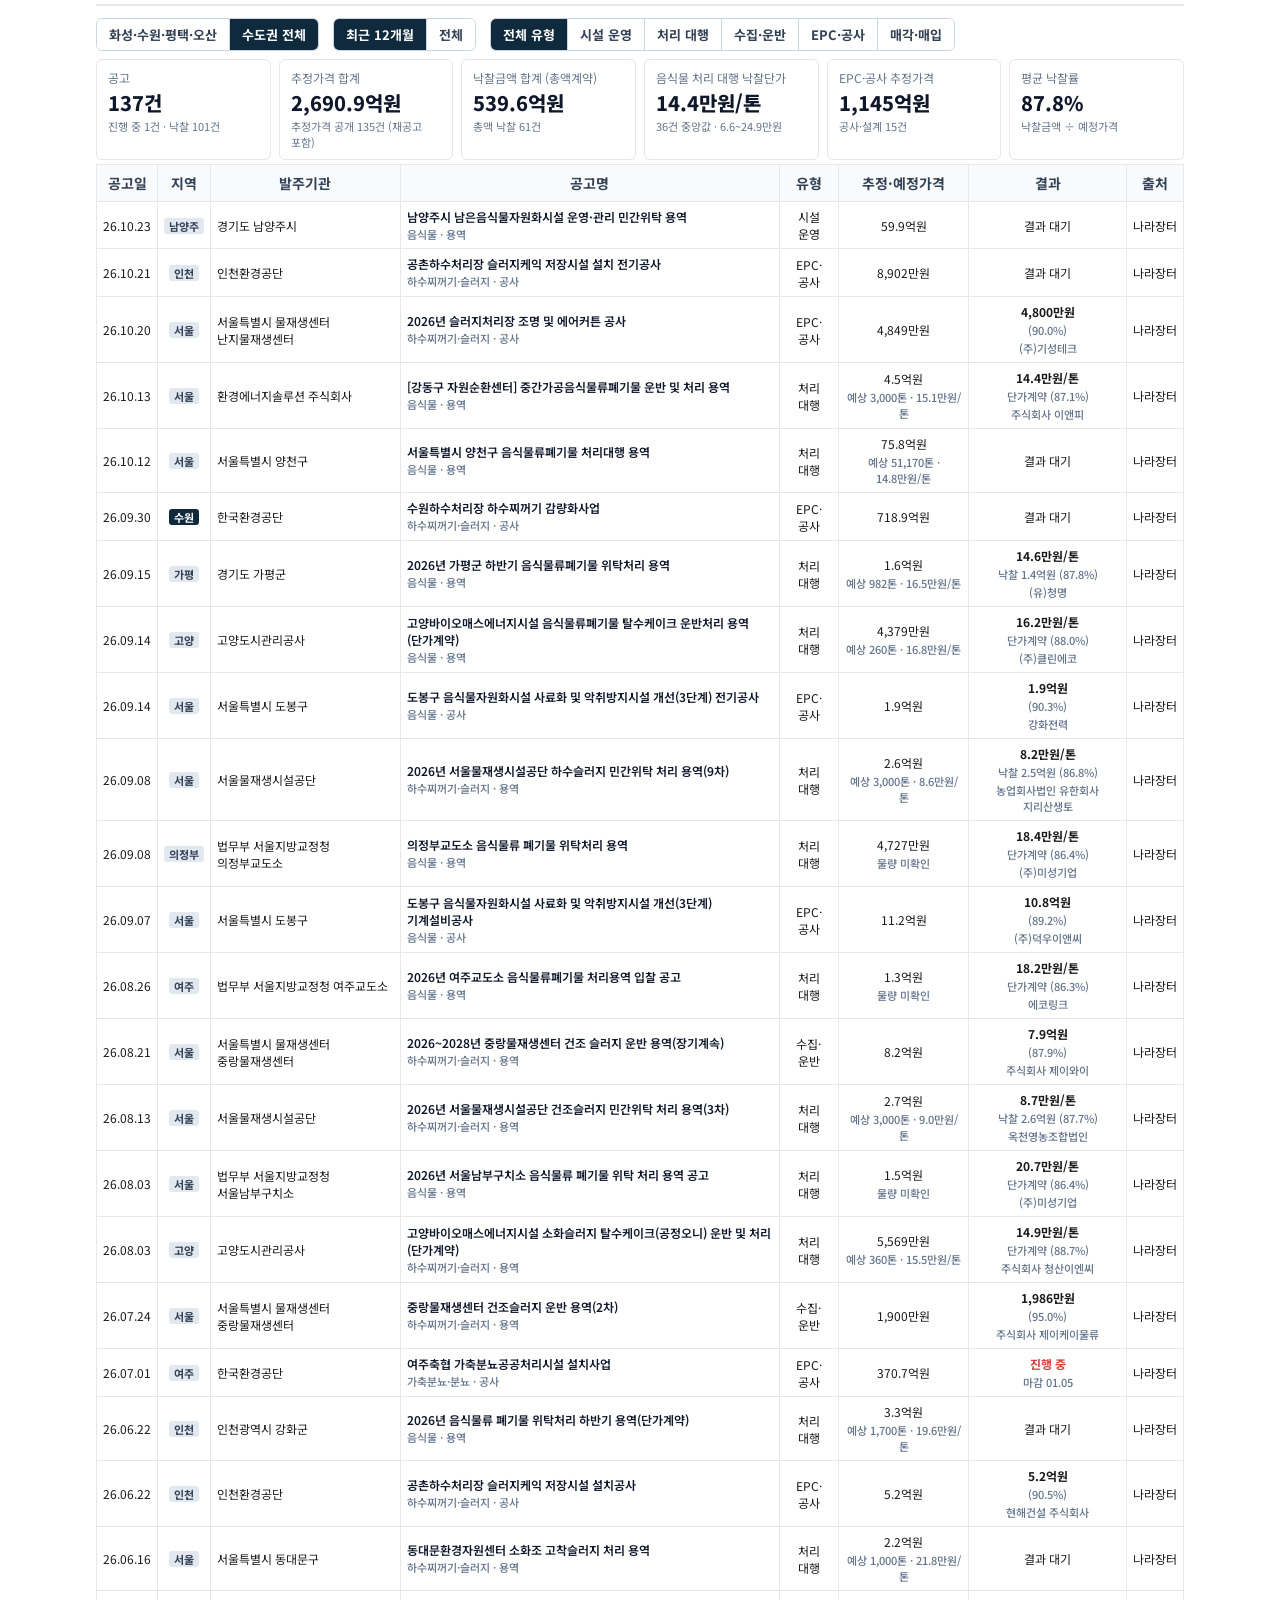
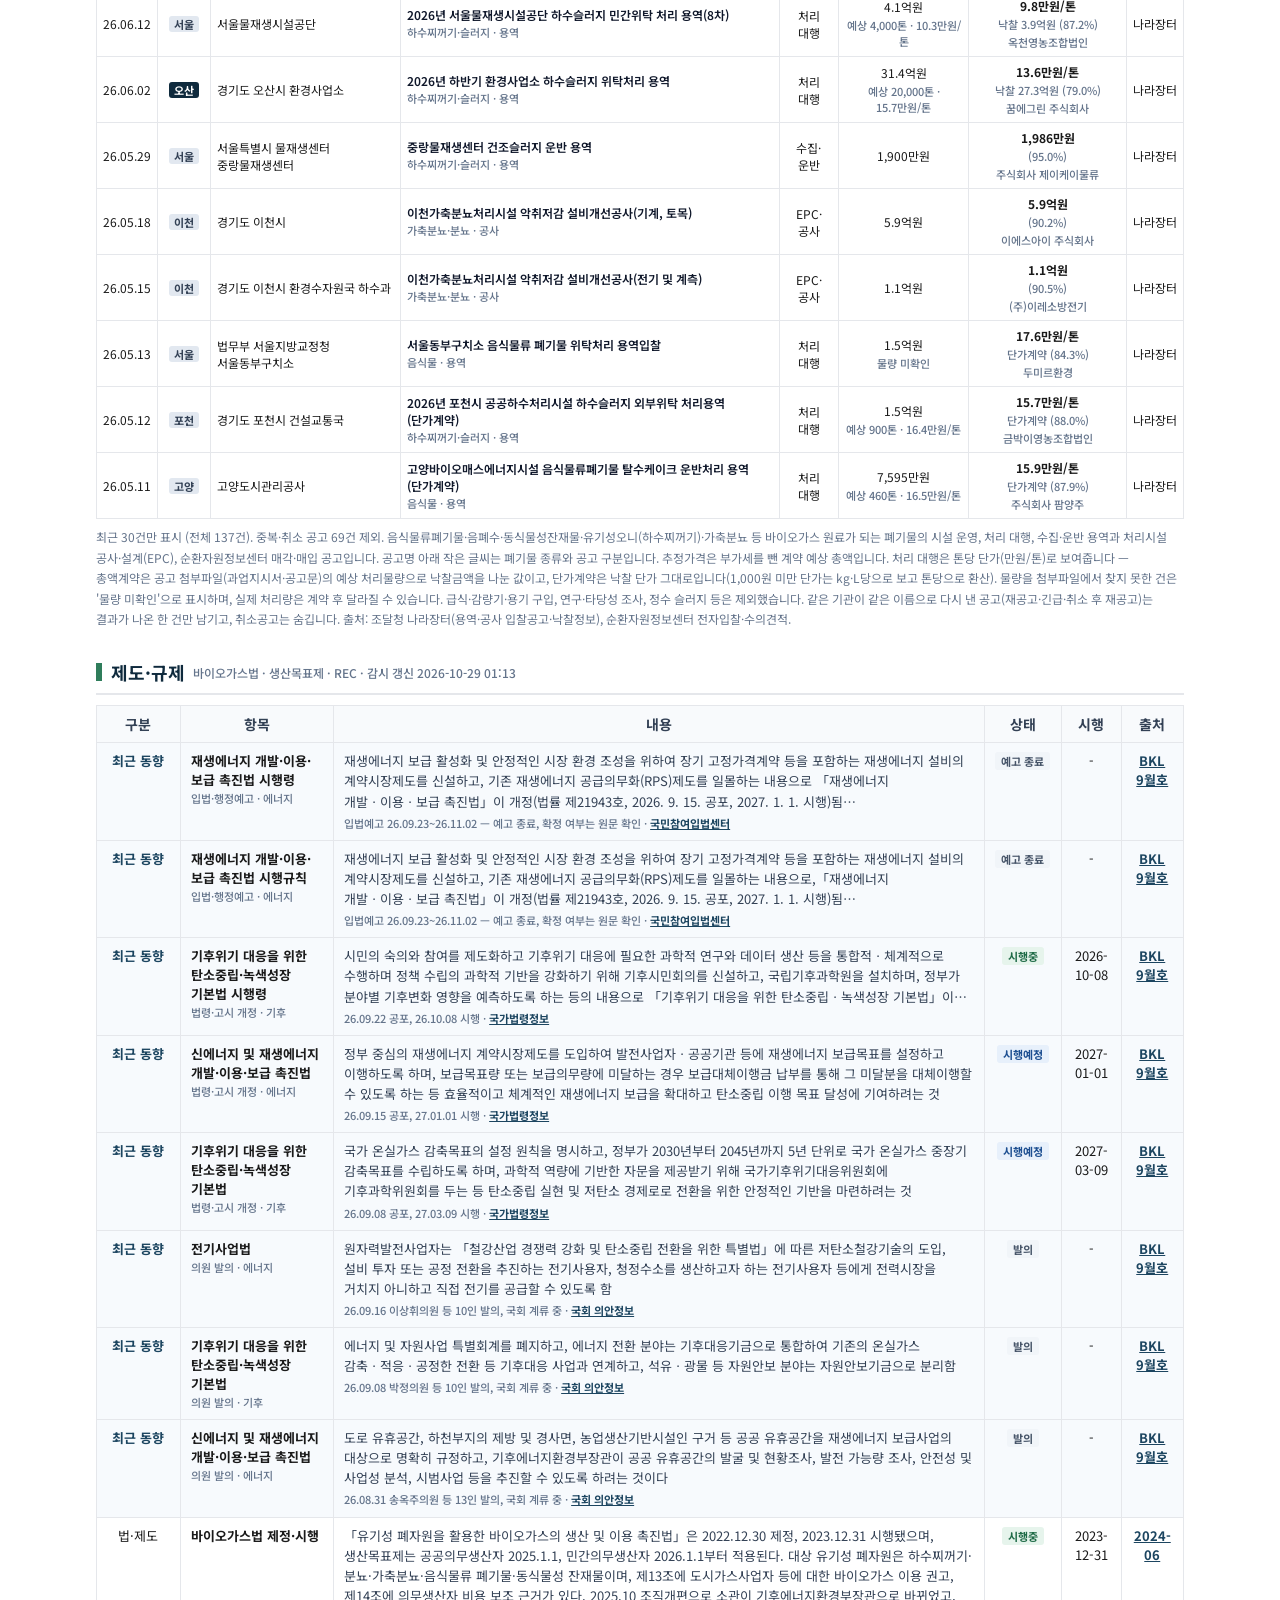
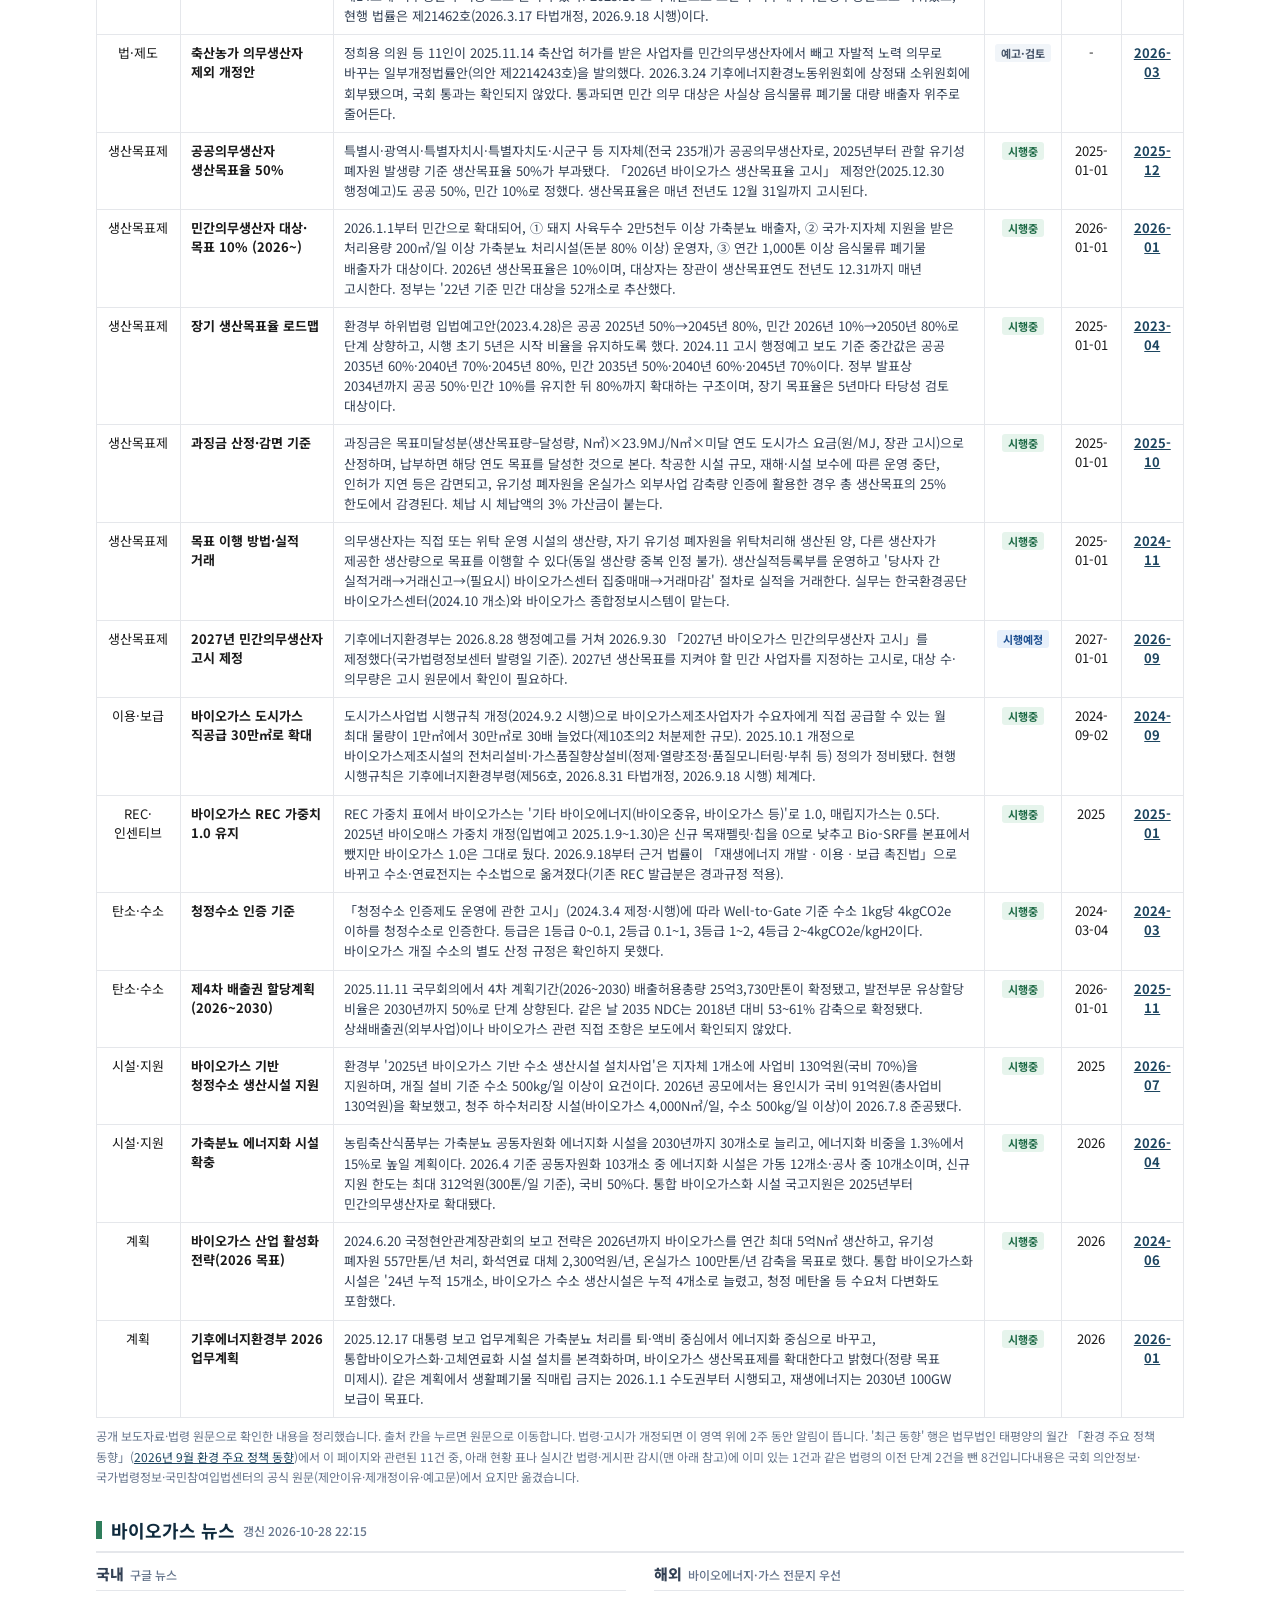
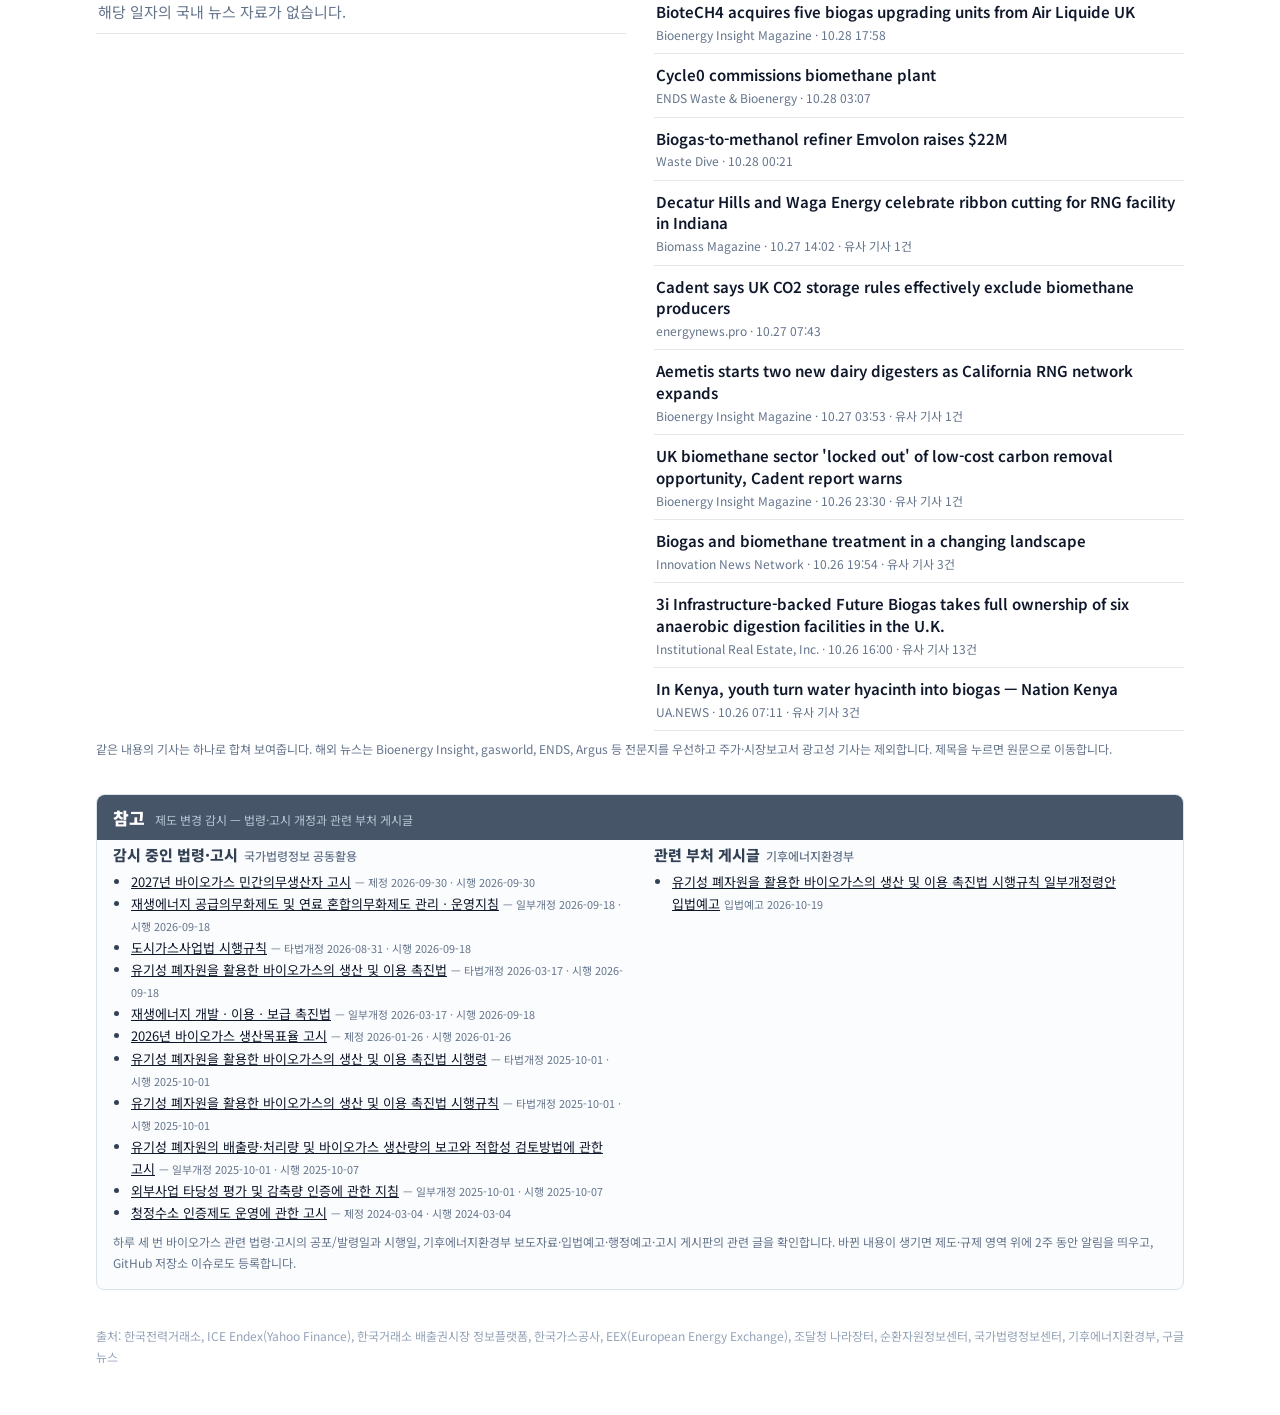
==== commit 84298169: "공유 링크: 섹션 머리로 되돌아가지 않게, 늦게 그려지는 표에 맞춰 행 위치 재조정 Co-Authored-By: Claude Opus 5.5 <noreply@anthropic.co" ====
--- a/biogas.html
+++ b/biogas.html
@@ -134,8 +134,8 @@
 };
 </script>
 <script src="assets/board.js?v=20261026a"></script>
-<script src="assets/mark.js?v=20261028b" data-page="biogas"></script>
-<script src="assets/nav.js?v=20261027a" data-page="biogas"></script>
+<script src="assets/mark.js?v=20261029a" data-page="biogas"></script>
+<script src="assets/nav.js?v=20261029a" data-page="biogas"></script>
 <script src="assets/biogas_extra.js?v=20261028a"></script>
 <script src="assets/policy.js?v=20261020c" data-page="biogas" data-bkl="data/bkl_policy.json" data-facts="data/policy_facts_biogas.json" data-state="data/policy_biogas.json" data-order="법·제도,생산목표제,이용·보급,REC·인센티브,탄소·수소,시설·지원,계획"></script>
 </body>
